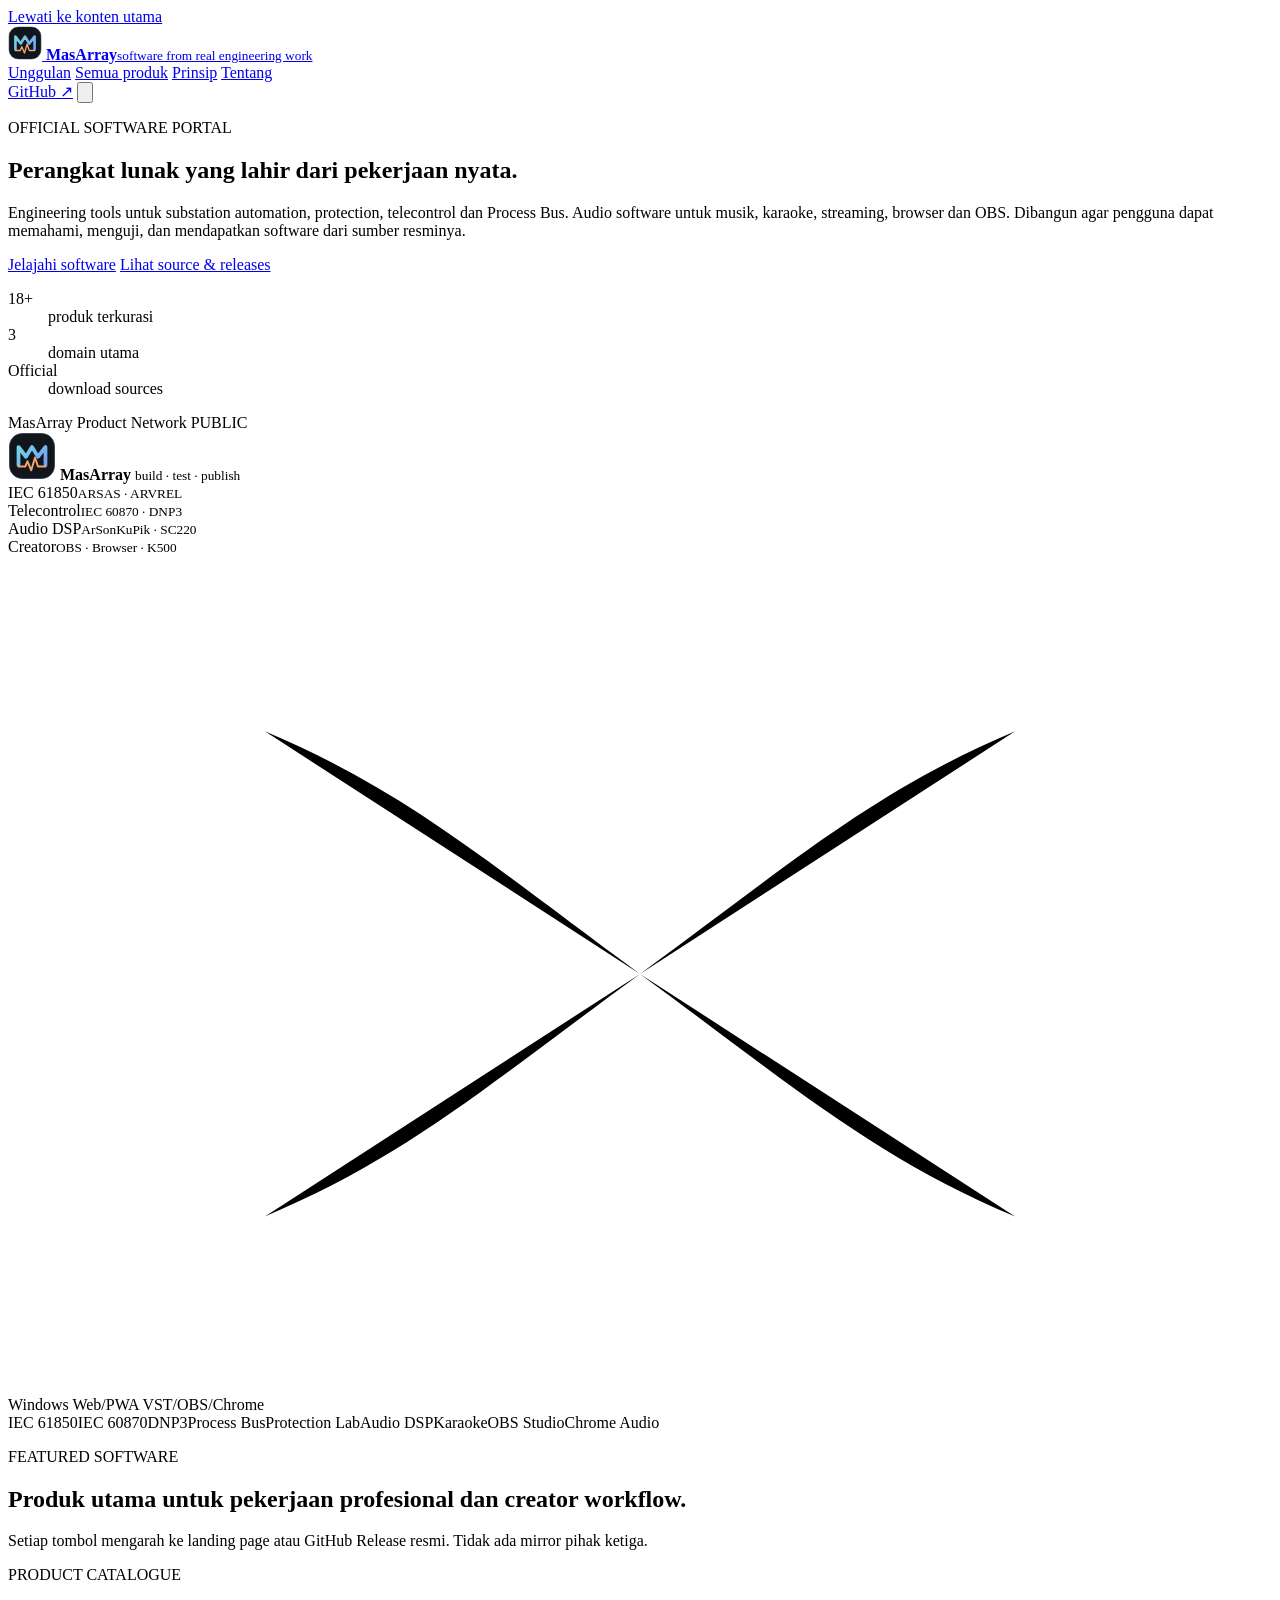
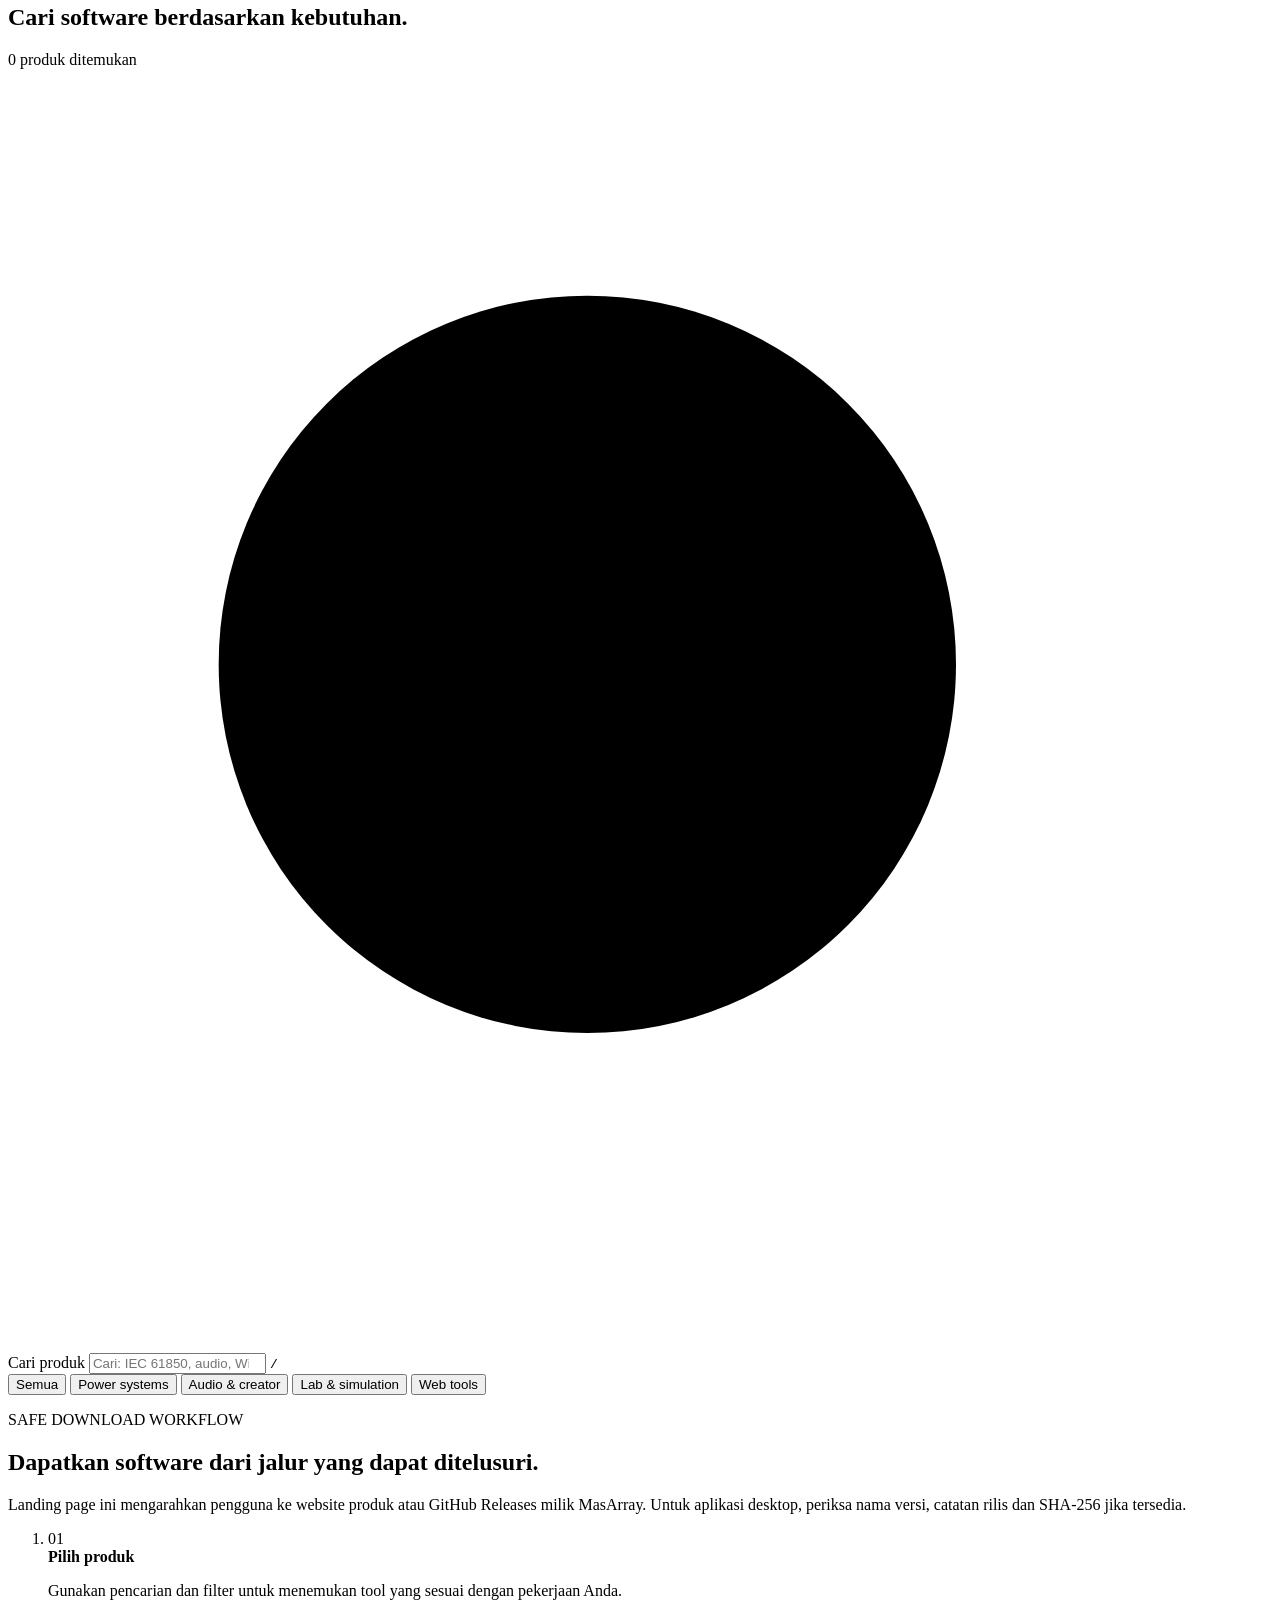
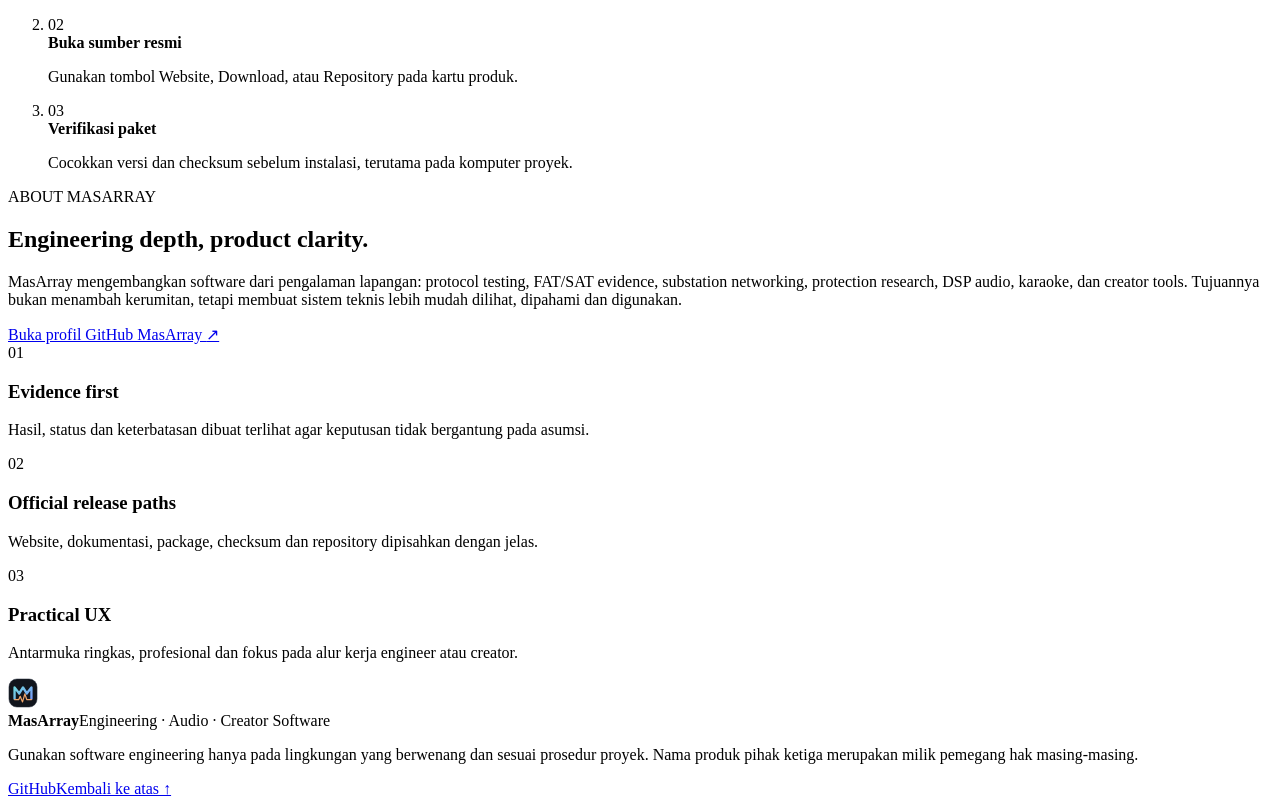
==== index.html @ 5ea0bced "feat: add comprehensive MasArray product portal" ====
<!doctype html>
<html lang="id" data-theme="dark">
<head>
  <meta charset="utf-8">
  <meta name="viewport" content="width=device-width, initial-scale=1">
  <meta name="color-scheme" content="dark light">
  <meta name="theme-color" content="#0b0f14">
  <meta name="robots" content="index,follow,max-image-preview:large,max-snippet:-1,max-video-preview:-1">

  <title>MasArray — Engineering, Audio & Creator Software</title>
  <meta name="description" content="Portal resmi software MasArray: engineering tools untuk IEC 61850, IEC 60870, DNP3 dan Process Bus, serta audio, karaoke, VST, browser audio dan plugin OBS.">
  <link rel="canonical" href="https://masarray.github.io/">
  <link rel="icon" href="favicon.svg" type="image/svg+xml">
  <link rel="manifest" href="site.webmanifest">
  <link rel="stylesheet" href="styles.css">

  <meta property="og:type" content="website">
  <meta property="og:site_name" content="MasArray">
  <meta property="og:title" content="MasArray — Engineering, Audio & Creator Software">
  <meta property="og:description" content="Temukan, pelajari, dan unduh software resmi MasArray untuk substation automation, audio, karaoke, creator workflow, dan engineering lab.">
  <meta property="og:url" content="https://masarray.github.io/">
  <meta property="og:image" content="https://masarray.github.io/assets/social-card.svg">
  <meta name="twitter:card" content="summary_large_image">
  <meta name="twitter:title" content="MasArray — Engineering, Audio & Creator Software">
  <meta name="twitter:description" content="Official software portal by MasArray.">
  <meta name="twitter:image" content="https://masarray.github.io/assets/social-card.svg">

  <script type="application/ld+json">
  {
    "@context": "https://schema.org",
    "@graph": [
      {
        "@type": "WebSite",
        "@id": "https://masarray.github.io/#website",
        "url": "https://masarray.github.io/",
        "name": "MasArray",
        "alternateName": ["MasArray Software", "Tutorial Mas Ari Software"],
        "description": "Engineering, audio and creator software by MasArray.",
        "inLanguage": ["id-ID", "en-US"],
        "publisher": {"@id": "https://masarray.github.io/#organization"}
      },
      {
        "@type": "Organization",
        "@id": "https://masarray.github.io/#organization",
        "name": "MasArray",
        "url": "https://masarray.github.io/",
        "logo": "https://masarray.github.io/assets/masarray-mark.svg",
        "sameAs": ["https://github.com/masarray"]
      },
      {
        "@type": "ItemList",
        "name": "Featured MasArray software",
        "itemListElement": [
          {"@type":"ListItem","position":1,"url":"https://masarray.github.io/arsas/","name":"ARSAS"},
          {"@type":"ListItem","position":2,"url":"https://masarray.github.io/ARIEC60870/","name":"ARIEC60870"},
          {"@type":"ListItem","position":3,"url":"https://masarray.github.io/arvrel/","name":"ARVREL"},
          {"@type":"ListItem","position":4,"url":"https://masarray.github.io/vst-enhancer/","name":"ArSonKuPik VST"},
          {"@type":"ListItem","position":5,"url":"https://masarray.github.io/sonkupik-studio/","name":"SONKUPIK STUDIO"},
          {"@type":"ListItem","position":6,"url":"https://masarray.github.io/sc220-download/","name":"SC220 Live"}
        ]
      }
    ]
  }
  </script>
</head>
<body>
  <a class="skip-link" href="#main">Lewati ke konten utama</a>

  <header class="site-header" data-header>
    <div class="shell header-inner">
      <a class="brand" href="#top" aria-label="MasArray, kembali ke atas">
        <img src="assets/masarray-mark.svg" width="34" height="34" alt="">
        <span><strong>MasArray</strong><small>software from real engineering work</small></span>
      </a>

      <nav class="desktop-nav" aria-label="Navigasi utama">
        <a href="#featured">Unggulan</a>
        <a href="#products">Semua produk</a>
        <a href="#principles">Prinsip</a>
        <a href="#about">Tentang</a>
      </nav>

      <div class="header-actions">
        <a class="github-link" href="https://github.com/masarray" target="_blank" rel="noreferrer">GitHub <span aria-hidden="true">↗</span></a>
        <button class="icon-button" type="button" data-theme-toggle aria-label="Ganti tema" title="Ganti tema">
          <svg aria-hidden="true" viewBox="0 0 24 24"><path d="M12 3a9 9 0 1 0 9 9c0-.7-.08-1.38-.23-2.03A7 7 0 0 1 12 3Z"/></svg>
        </button>
      </div>
    </div>
  </header>

  <main id="main">
    <section class="hero" id="top">
      <div class="hero-glow hero-glow-a" aria-hidden="true"></div>
      <div class="hero-glow hero-glow-b" aria-hidden="true"></div>
      <div class="shell hero-grid">
        <div class="hero-copy">
          <p class="eyebrow"><span></span> OFFICIAL SOFTWARE PORTAL</p>
          <h1>Perangkat lunak yang lahir dari pekerjaan nyata.</h1>
          <p class="hero-lead">Engineering tools untuk substation automation, protection, telecontrol dan Process Bus. Audio software untuk musik, karaoke, streaming, browser dan OBS. Dibangun agar pengguna dapat memahami, menguji, dan mendapatkan software dari sumber resminya.</p>
          <div class="hero-actions">
            <a class="button primary" href="#products">Jelajahi software</a>
            <a class="button secondary" href="https://github.com/masarray" target="_blank" rel="noreferrer">Lihat source &amp; releases</a>
          </div>
          <dl class="hero-facts" aria-label="Ringkasan katalog">
            <div><dt data-product-count>18+</dt><dd>produk terkurasi</dd></div>
            <div><dt>3</dt><dd>domain utama</dd></div>
            <div><dt>Official</dt><dd>download sources</dd></div>
          </dl>
        </div>

        <div class="hero-visual" aria-label="Peta ekosistem software MasArray">
          <div class="visual-head">
            <span class="window-dots" aria-hidden="true"><i></i><i></i><i></i></span>
            <span>MasArray Product Network</span>
            <span class="live-dot"><i></i> PUBLIC</span>
          </div>
          <div class="product-map">
            <div class="map-core">
              <img src="assets/masarray-mark.svg" width="48" height="48" alt="">
              <strong>MasArray</strong>
              <small>build · test · publish</small>
            </div>
            <div class="map-node node-a"><span>IEC 61850</span><small>ARSAS · ARVREL</small></div>
            <div class="map-node node-b"><span>Telecontrol</span><small>IEC 60870 · DNP3</small></div>
            <div class="map-node node-c"><span>Audio DSP</span><small>ArSonKuPik · SC220</small></div>
            <div class="map-node node-d"><span>Creator</span><small>OBS · Browser · K500</small></div>
            <svg class="map-lines" viewBox="0 0 620 410" aria-hidden="true">
              <path d="M310 205C235 150 195 115 126 86"/>
              <path d="M310 205C385 150 425 115 494 86"/>
              <path d="M310 205C235 260 195 295 126 324"/>
              <path d="M310 205C385 260 425 295 494 324"/>
            </svg>
          </div>
          <div class="visual-foot">
            <span><b></b> Windows</span><span><b></b> Web/PWA</span><span><b></b> VST/OBS/Chrome</span>
          </div>
        </div>
      </div>
    </section>

    <section class="ticker" aria-label="Bidang software MasArray">
      <div class="ticker-track">
        <span>IEC 61850</span><i></i><span>IEC 60870</span><i></i><span>DNP3</span><i></i><span>Process Bus</span><i></i><span>Protection Lab</span><i></i><span>Audio DSP</span><i></i><span>Karaoke</span><i></i><span>OBS Studio</span><i></i><span>Chrome Audio</span>
      </div>
    </section>

    <section class="section featured-section" id="featured">
      <div class="shell">
        <div class="section-heading">
          <div>
            <p class="eyebrow dark"><span></span> FEATURED SOFTWARE</p>
            <h2>Produk utama untuk pekerjaan profesional dan creator workflow.</h2>
          </div>
          <p>Setiap tombol mengarah ke landing page atau GitHub Release resmi. Tidak ada mirror pihak ketiga.</p>
        </div>
        <div class="featured-grid" data-featured-grid></div>
      </div>
    </section>

    <section class="section catalogue-section" id="products">
      <div class="shell">
        <div class="section-heading compact-heading">
          <div>
            <p class="eyebrow dark"><span></span> PRODUCT CATALOGUE</p>
            <h2>Cari software berdasarkan kebutuhan.</h2>
          </div>
          <p class="catalogue-status" aria-live="polite"><span data-visible-count>0</span> produk ditemukan</p>
        </div>

        <div class="catalogue-toolbar">
          <label class="search-box">
            <svg aria-hidden="true" viewBox="0 0 24 24"><circle cx="11" cy="11" r="7"/><path d="m20 20-4-4"/></svg>
            <span class="sr-only">Cari produk</span>
            <input type="search" data-search placeholder="Cari: IEC 61850, audio, Windows, OBS..." autocomplete="off">
            <kbd>/</kbd>
          </label>
          <div class="filter-chips" role="group" aria-label="Filter kategori" data-filters>
            <button type="button" class="active" data-filter="all">Semua</button>
            <button type="button" data-filter="power">Power systems</button>
            <button type="button" data-filter="audio">Audio &amp; creator</button>
            <button type="button" data-filter="lab">Lab &amp; simulation</button>
            <button type="button" data-filter="web">Web tools</button>
          </div>
        </div>

        <div class="product-list" data-product-list></div>
        <div class="empty-state" data-empty hidden>
          <strong>Tidak ada produk yang cocok.</strong>
          <span>Coba kata kunci atau kategori lain.</span>
        </div>
      </div>
    </section>

    <section class="section release-guide" id="principles">
      <div class="shell release-grid">
        <div>
          <p class="eyebrow"><span></span> SAFE DOWNLOAD WORKFLOW</p>
          <h2>Dapatkan software dari jalur yang dapat ditelusuri.</h2>
          <p>Landing page ini mengarahkan pengguna ke website produk atau GitHub Releases milik MasArray. Untuk aplikasi desktop, periksa nama versi, catatan rilis dan SHA-256 jika tersedia.</p>
        </div>
        <ol class="steps">
          <li><span>01</span><div><strong>Pilih produk</strong><p>Gunakan pencarian dan filter untuk menemukan tool yang sesuai dengan pekerjaan Anda.</p></div></li>
          <li><span>02</span><div><strong>Buka sumber resmi</strong><p>Gunakan tombol Website, Download, atau Repository pada kartu produk.</p></div></li>
          <li><span>03</span><div><strong>Verifikasi paket</strong><p>Cocokkan versi dan checksum sebelum instalasi, terutama pada komputer proyek.</p></div></li>
        </ol>
      </div>
    </section>

    <section class="section about-section" id="about">
      <div class="shell about-grid">
        <div class="about-copy">
          <p class="eyebrow dark"><span></span> ABOUT MASARRAY</p>
          <h2>Engineering depth, product clarity.</h2>
          <p>MasArray mengembangkan software dari pengalaman lapangan: protocol testing, FAT/SAT evidence, substation networking, protection research, DSP audio, karaoke, dan creator tools. Tujuannya bukan menambah kerumitan, tetapi membuat sistem teknis lebih mudah dilihat, dipahami dan digunakan.</p>
          <a class="text-link" href="https://github.com/masarray" target="_blank" rel="noreferrer">Buka profil GitHub MasArray <span aria-hidden="true">↗</span></a>
        </div>
        <div class="principle-list">
          <article><span>01</span><div><h3>Evidence first</h3><p>Hasil, status dan keterbatasan dibuat terlihat agar keputusan tidak bergantung pada asumsi.</p></div></article>
          <article><span>02</span><div><h3>Official release paths</h3><p>Website, dokumentasi, package, checksum dan repository dipisahkan dengan jelas.</p></div></article>
          <article><span>03</span><div><h3>Practical UX</h3><p>Antarmuka ringkas, profesional dan fokus pada alur kerja engineer atau creator.</p></div></article>
        </div>
      </div>
    </section>
  </main>

  <footer class="site-footer">
    <div class="shell footer-grid">
      <div class="footer-brand">
        <img src="assets/masarray-mark.svg" width="30" height="30" alt="">
        <div><strong>MasArray</strong><span>Engineering · Audio · Creator Software</span></div>
      </div>
      <p>Gunakan software engineering hanya pada lingkungan yang berwenang dan sesuai prosedur proyek. Nama produk pihak ketiga merupakan milik pemegang hak masing-masing.</p>
      <div class="footer-links"><a href="https://github.com/masarray" target="_blank" rel="noreferrer">GitHub</a><a href="#top">Kembali ke atas ↑</a></div>
    </div>
  </footer>

  <noscript><div class="noscript">Aktifkan JavaScript untuk menggunakan pencarian dan filter katalog. Semua tautan utama tetap tersedia di bagian Featured Software.</div></noscript>
  <script src="app.js" defer></script>
</body>
</html>
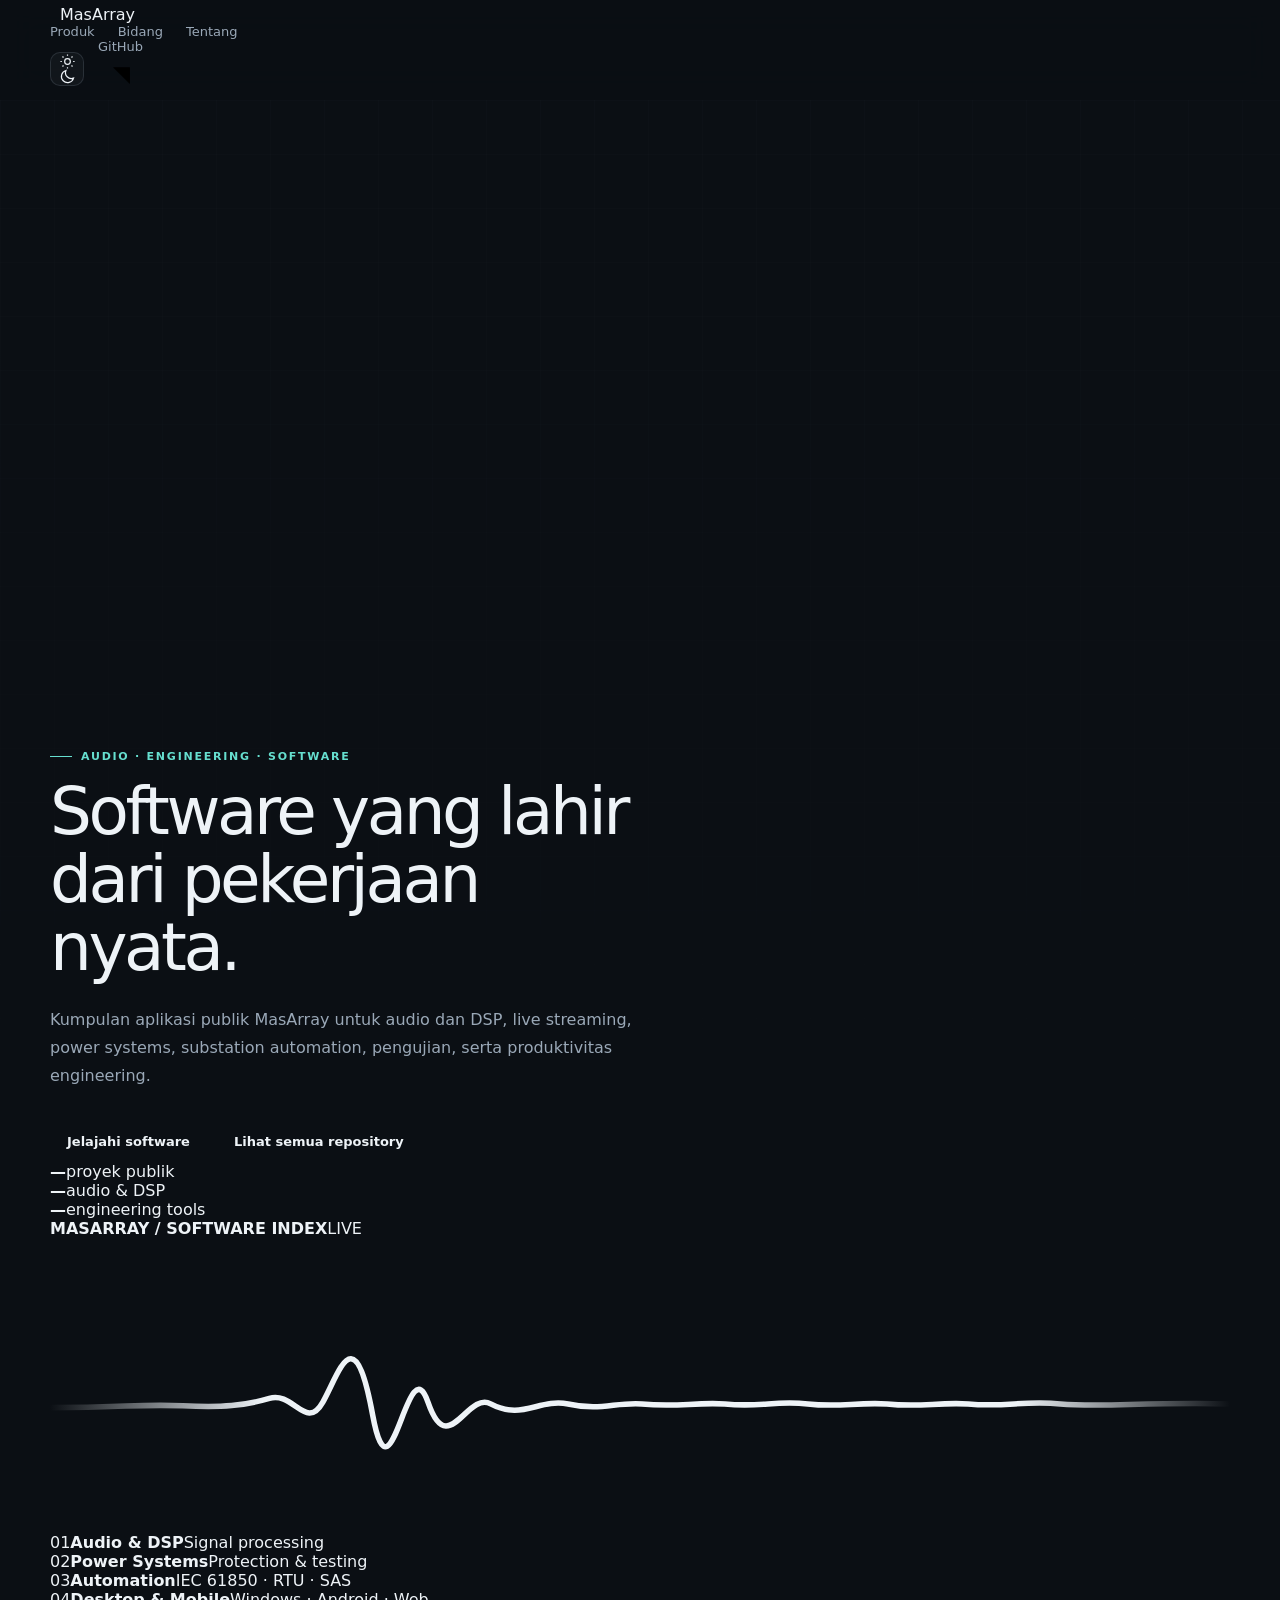
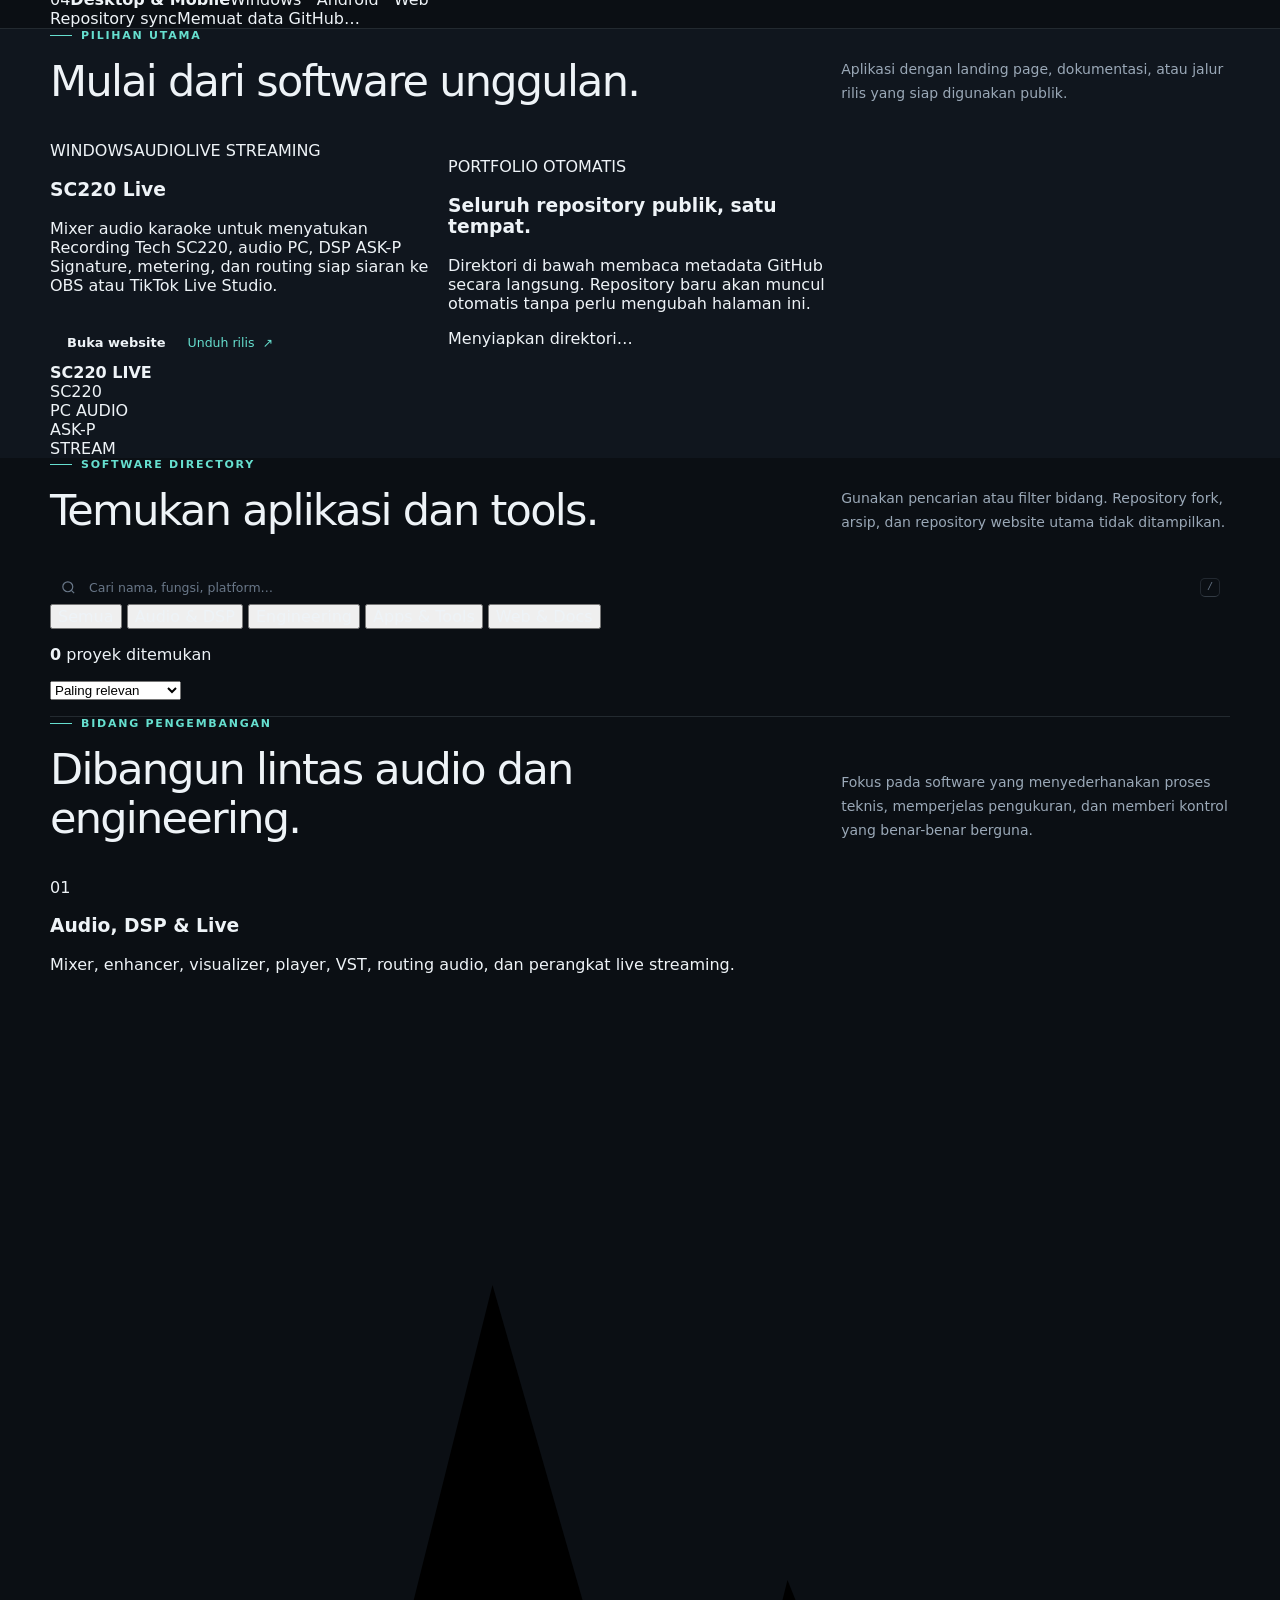
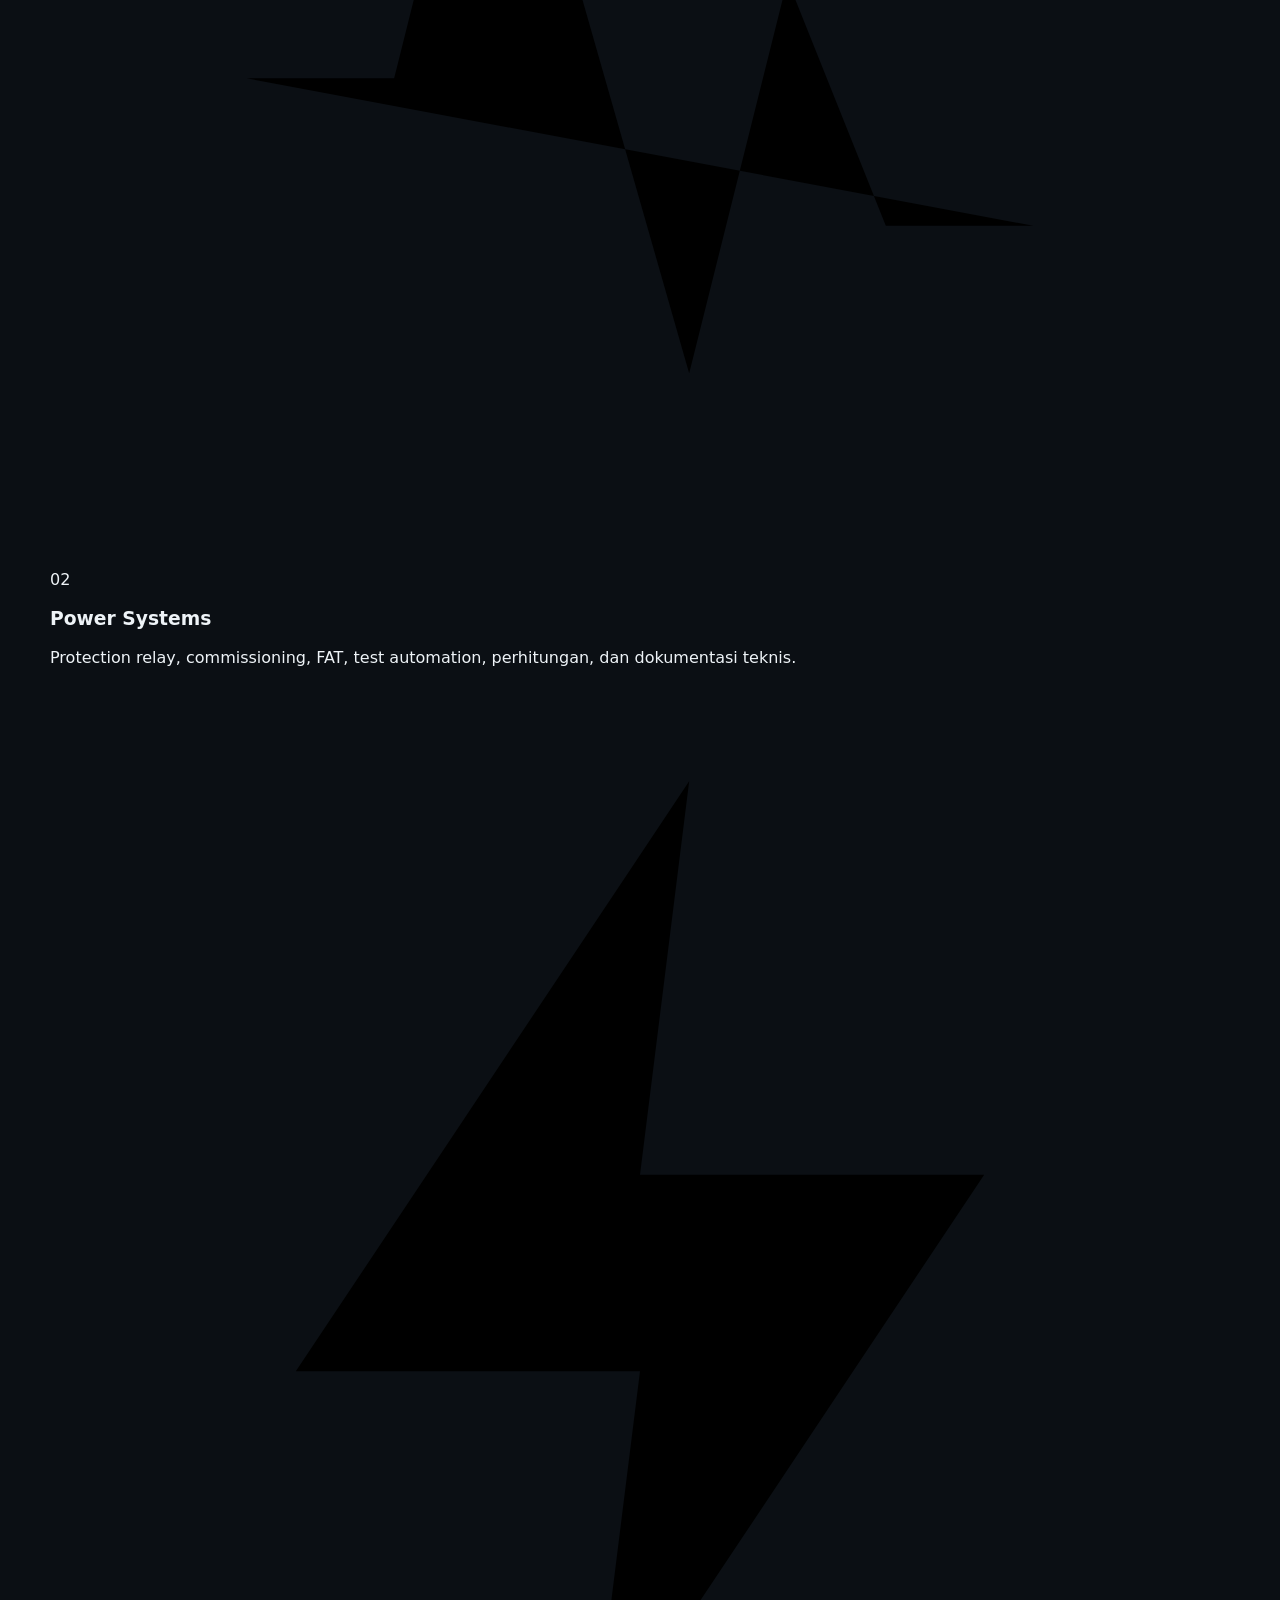
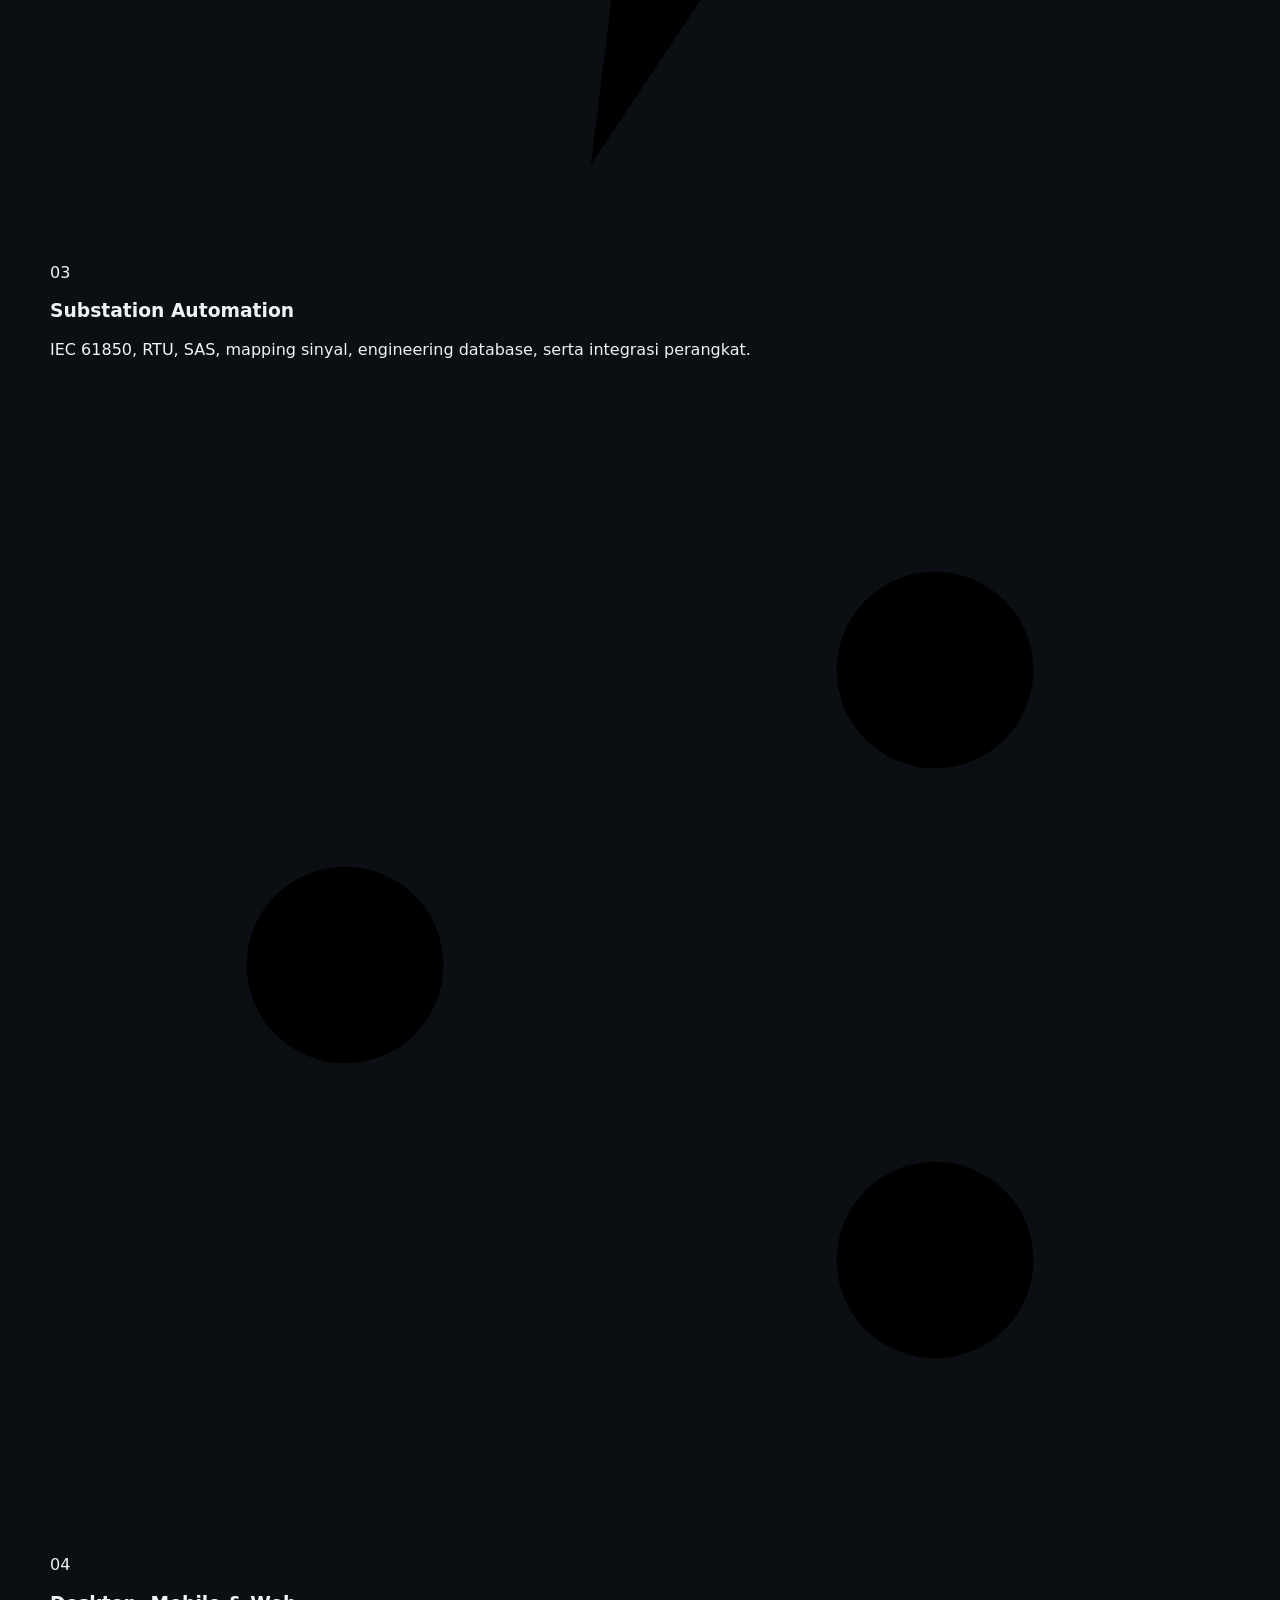
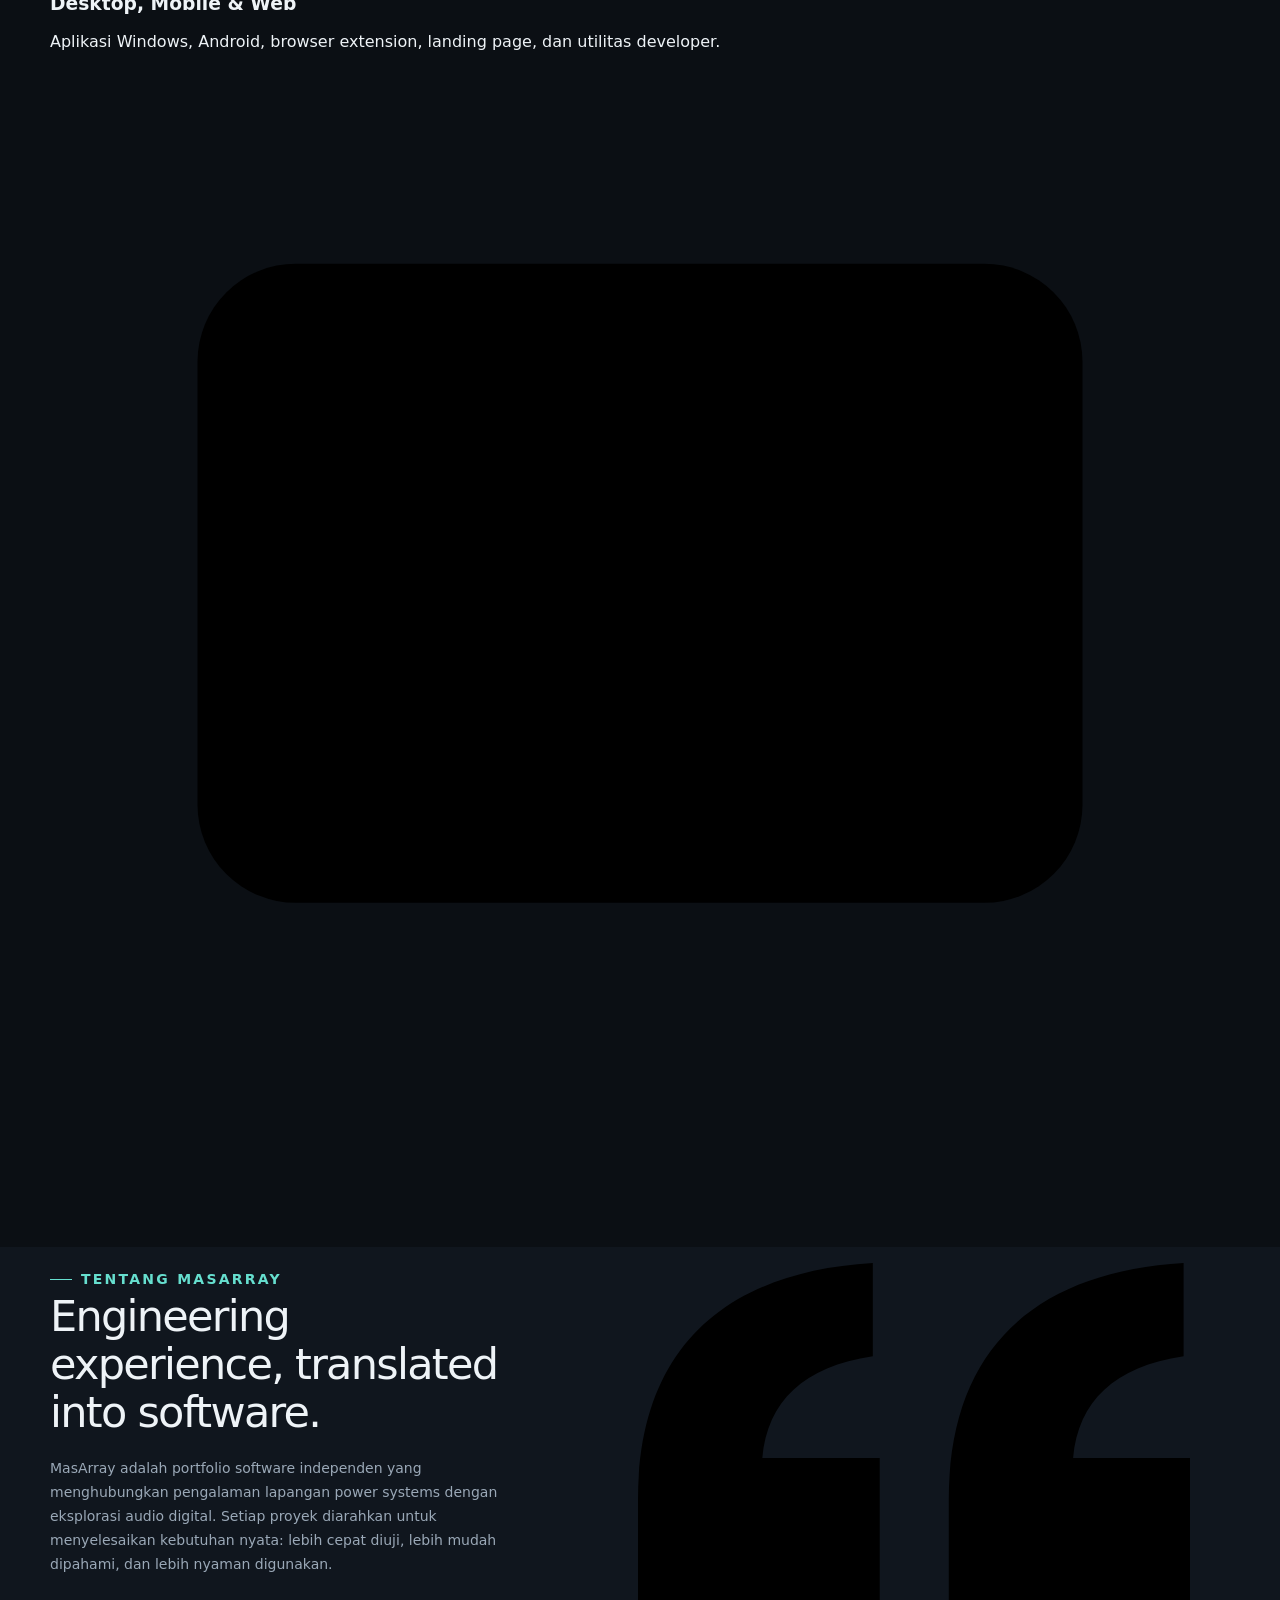
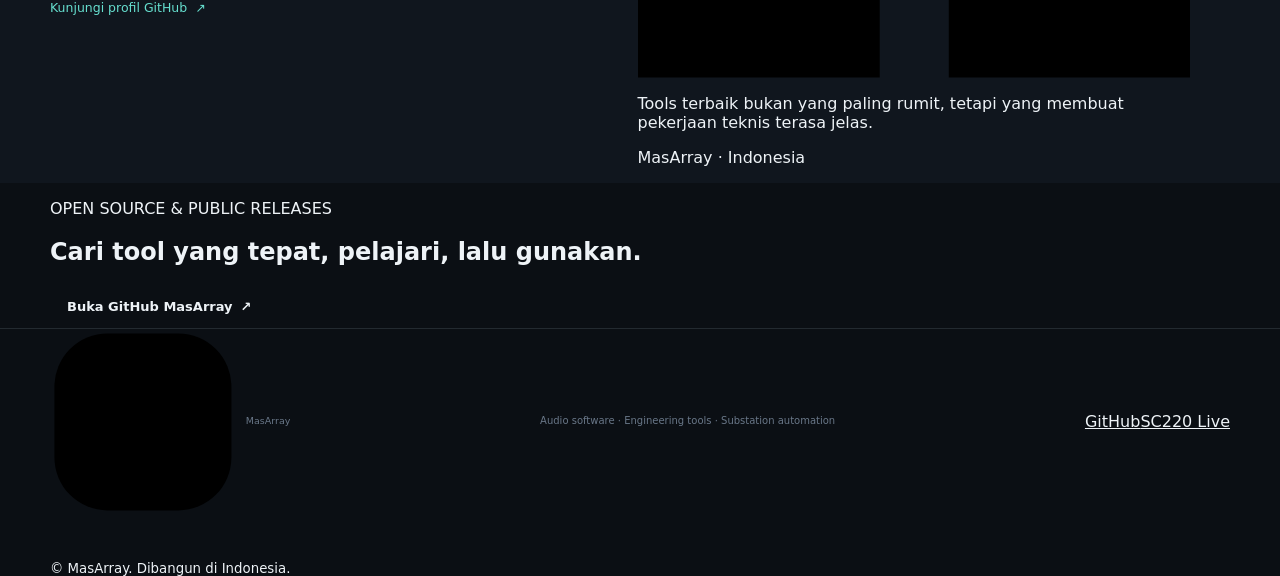
==== commit 889667c3: "feat: add MasArray software portfolio landing page" ====
--- a/index.html
+++ b/index.html
@@ -2,13 +2,13 @@
 <html lang="id" data-theme="dark">
 <head>
   <meta charset="utf-8">
-  <meta name="viewport" content="width=device-width, initial-scale=1">
+  <meta name="viewport" content="width=device-width,initial-scale=1">
   <meta name="color-scheme" content="dark light">
-  <meta name="theme-color" content="#0b0f14">
-  <meta name="robots" content="index,follow,max-image-preview:large,max-snippet:-1,max-video-preview:-1">
-
-  <title>MasArray — Engineering, Audio & Creator Software</title>
-  <meta name="description" content="Portal resmi software MasArray: engineering tools untuk IEC 61850, IEC 60870, DNP3 dan Process Bus, serta audio, karaoke, VST, browser audio dan plugin OBS.">
+  <meta name="theme-color" content="#0d1114">
+  <meta name="robots" content="index,follow,max-image-preview:large,max-snippet:-1">
+
+  <title>MasArray Software — Audio, DSP & Engineering Tools</title>
+  <meta name="description" content="Portal resmi software MasArray: aplikasi audio dan DSP, engineering tools, substation automation, utilitas Windows dan Android, dokumentasi, serta unduhan rilis terbaru.">
   <link rel="canonical" href="https://masarray.github.io/">
   <link rel="icon" href="favicon.svg" type="image/svg+xml">
   <link rel="manifest" href="site.webmanifest">
@@ -16,48 +16,44 @@
 
   <meta property="og:type" content="website">
   <meta property="og:site_name" content="MasArray">
-  <meta property="og:title" content="MasArray — Engineering, Audio & Creator Software">
-  <meta property="og:description" content="Temukan, pelajari, dan unduh software resmi MasArray untuk substation automation, audio, karaoke, creator workflow, dan engineering lab.">
   <meta property="og:url" content="https://masarray.github.io/">
-  <meta property="og:image" content="https://masarray.github.io/assets/social-card.svg">
+  <meta property="og:title" content="MasArray Software — Audio, DSP & Engineering Tools">
+  <meta property="og:description" content="Software praktis untuk audio, DSP, live streaming, power systems, dan substation automation.">
+  <meta property="og:image" content="https://masarray.github.io/social-preview.svg">
   <meta name="twitter:card" content="summary_large_image">
-  <meta name="twitter:title" content="MasArray — Engineering, Audio & Creator Software">
-  <meta name="twitter:description" content="Official software portal by MasArray.">
-  <meta name="twitter:image" content="https://masarray.github.io/assets/social-card.svg">
+  <meta name="twitter:title" content="MasArray Software">
+  <meta name="twitter:description" content="Audio, DSP, engineering tools, dan software yang lahir dari pekerjaan nyata.">
+  <meta name="twitter:image" content="https://masarray.github.io/social-preview.svg">
 
   <script type="application/ld+json">
   {
-    "@context": "https://schema.org",
-    "@graph": [
+    "@context":"https://schema.org",
+    "@graph":[
       {
-        "@type": "WebSite",
-        "@id": "https://masarray.github.io/#website",
-        "url": "https://masarray.github.io/",
-        "name": "MasArray",
-        "alternateName": ["MasArray Software", "Tutorial Mas Ari Software"],
-        "description": "Engineering, audio and creator software by MasArray.",
-        "inLanguage": ["id-ID", "en-US"],
-        "publisher": {"@id": "https://masarray.github.io/#organization"}
+        "@type":"WebSite",
+        "@id":"https://masarray.github.io/#website",
+        "url":"https://masarray.github.io/",
+        "name":"MasArray",
+        "alternateName":["MasArray Software","Mas Ari Software"],
+        "description":"Portal software audio, DSP, engineering tools, dan substation automation karya MasArray.",
+        "inLanguage":"id-ID",
+        "publisher":{"@id":"https://masarray.github.io/#publisher"}
       },
       {
-        "@type": "Organization",
-        "@id": "https://masarray.github.io/#organization",
-        "name": "MasArray",
-        "url": "https://masarray.github.io/",
-        "logo": "https://masarray.github.io/assets/masarray-mark.svg",
-        "sameAs": ["https://github.com/masarray"]
+        "@type":"Organization",
+        "@id":"https://masarray.github.io/#publisher",
+        "name":"MasArray",
+        "url":"https://masarray.github.io/",
+        "sameAs":["https://github.com/masarray"]
       },
       {
-        "@type": "ItemList",
-        "name": "Featured MasArray software",
-        "itemListElement": [
-          {"@type":"ListItem","position":1,"url":"https://masarray.github.io/arsas/","name":"ARSAS"},
-          {"@type":"ListItem","position":2,"url":"https://masarray.github.io/ARIEC60870/","name":"ARIEC60870"},
-          {"@type":"ListItem","position":3,"url":"https://masarray.github.io/arvrel/","name":"ARVREL"},
-          {"@type":"ListItem","position":4,"url":"https://masarray.github.io/vst-enhancer/","name":"ArSonKuPik VST"},
-          {"@type":"ListItem","position":5,"url":"https://masarray.github.io/sonkupik-studio/","name":"SONKUPIK STUDIO"},
-          {"@type":"ListItem","position":6,"url":"https://masarray.github.io/sc220-download/","name":"SC220 Live"}
-        ]
+        "@type":"SoftwareApplication",
+        "name":"SC220 Live",
+        "applicationCategory":"MultimediaApplication",
+        "operatingSystem":"Windows 10, Windows 11",
+        "url":"https://masarray.github.io/sc220-download/",
+        "downloadUrl":"https://github.com/masarray/sc220-download/releases",
+        "description":"Mixer audio karaoke dan live streaming untuk Recording Tech SC220, OBS Studio, dan TikTok Live Studio."
       }
     ]
   }
@@ -67,175 +63,260 @@
   <a class="skip-link" href="#main">Lewati ke konten utama</a>
 
   <header class="site-header" data-header>
-    <div class="shell header-inner">
+    <div class="shell nav-shell">
       <a class="brand" href="#top" aria-label="MasArray, kembali ke atas">
-        <img src="assets/masarray-mark.svg" width="34" height="34" alt="">
-        <span><strong>MasArray</strong><small>software from real engineering work</small></span>
+        <svg class="brand-mark" viewBox="0 0 42 42" aria-hidden="true">
+          <rect x="1" y="1" width="40" height="40" rx="12"></rect>
+          <path d="M8 24h7l4-12 6 21 4-14 3 5h4"></path>
+        </svg>
+        <span>MasArray</span>
       </a>
 
       <nav class="desktop-nav" aria-label="Navigasi utama">
-        <a href="#featured">Unggulan</a>
-        <a href="#products">Semua produk</a>
-        <a href="#principles">Prinsip</a>
-        <a href="#about">Tentang</a>
+        <a href="#produk">Produk</a>
+        <a href="#kategori">Bidang</a>
+        <a href="#tentang">Tentang</a>
       </nav>
 
       <div class="header-actions">
-        <a class="github-link" href="https://github.com/masarray" target="_blank" rel="noreferrer">GitHub <span aria-hidden="true">↗</span></a>
-        <button class="icon-button" type="button" data-theme-toggle aria-label="Ganti tema" title="Ganti tema">
-          <svg aria-hidden="true" viewBox="0 0 24 24"><path d="M12 3a9 9 0 1 0 9 9c0-.7-.08-1.38-.23-2.03A7 7 0 0 1 12 3Z"/></svg>
+        <button class="icon-button" type="button" data-theme-toggle aria-label="Ubah tema" title="Ubah tema">
+          <svg class="sun-icon" viewBox="0 0 24 24" aria-hidden="true"><circle cx="12" cy="12" r="4"></circle><path d="M12 2v2M12 20v2M4.93 4.93l1.42 1.42M17.65 17.65l1.42 1.42M2 12h2M20 12h2M4.93 19.07l1.42-1.42M17.65 6.35l1.42-1.42"></path></svg>
+          <svg class="moon-icon" viewBox="0 0 24 24" aria-hidden="true"><path d="M20.5 14.2A8.2 8.2 0 0 1 9.8 3.5 8.7 8.7 0 1 0 20.5 14.2Z"></path></svg>
         </button>
+        <a class="github-link" href="https://github.com/masarray" target="_blank" rel="noopener">
+          GitHub
+          <svg viewBox="0 0 24 24" aria-hidden="true"><path d="M7 17 17 7M8 7h9v9"></path></svg>
+        </a>
       </div>
     </div>
   </header>
 
   <main id="main">
     <section class="hero" id="top">
-      <div class="hero-glow hero-glow-a" aria-hidden="true"></div>
-      <div class="hero-glow hero-glow-b" aria-hidden="true"></div>
-      <div class="shell hero-grid">
+      <div class="hero-grid" aria-hidden="true"></div>
+      <div class="hero-orbit orbit-one" aria-hidden="true"></div>
+      <div class="hero-orbit orbit-two" aria-hidden="true"></div>
+
+      <div class="shell hero-shell">
         <div class="hero-copy">
-          <p class="eyebrow"><span></span> OFFICIAL SOFTWARE PORTAL</p>
-          <h1>Perangkat lunak yang lahir dari pekerjaan nyata.</h1>
-          <p class="hero-lead">Engineering tools untuk substation automation, protection, telecontrol dan Process Bus. Audio software untuk musik, karaoke, streaming, browser dan OBS. Dibangun agar pengguna dapat memahami, menguji, dan mendapatkan software dari sumber resminya.</p>
+          <p class="eyebrow"><span></span> AUDIO · ENGINEERING · SOFTWARE</p>
+          <h1>Software yang lahir dari <em>pekerjaan nyata.</em></h1>
+          <p class="hero-lead">Kumpulan aplikasi publik MasArray untuk audio dan DSP, live streaming, power systems, substation automation, pengujian, serta produktivitas engineering.</p>
           <div class="hero-actions">
-            <a class="button primary" href="#products">Jelajahi software</a>
-            <a class="button secondary" href="https://github.com/masarray" target="_blank" rel="noreferrer">Lihat source &amp; releases</a>
-          </div>
-          <dl class="hero-facts" aria-label="Ringkasan katalog">
-            <div><dt data-product-count>18+</dt><dd>produk terkurasi</dd></div>
-            <div><dt>3</dt><dd>domain utama</dd></div>
-            <div><dt>Official</dt><dd>download sources</dd></div>
-          </dl>
-        </div>
-
-        <div class="hero-visual" aria-label="Peta ekosistem software MasArray">
-          <div class="visual-head">
-            <span class="window-dots" aria-hidden="true"><i></i><i></i><i></i></span>
-            <span>MasArray Product Network</span>
-            <span class="live-dot"><i></i> PUBLIC</span>
-          </div>
-          <div class="product-map">
-            <div class="map-core">
-              <img src="assets/masarray-mark.svg" width="48" height="48" alt="">
-              <strong>MasArray</strong>
-              <small>build · test · publish</small>
+            <a class="button button-primary" href="#produk">Jelajahi software</a>
+            <a class="button button-secondary" href="https://github.com/masarray?tab=repositories" target="_blank" rel="noopener">Lihat semua repository</a>
+          </div>
+          <div class="hero-meta" aria-label="Ringkasan portfolio">
+            <div><strong data-stat-projects>—</strong><span>proyek publik</span></div>
+            <div><strong data-stat-audio>—</strong><span>audio & DSP</span></div>
+            <div><strong data-stat-engineering>—</strong><span>engineering tools</span></div>
+          </div>
+        </div>
+
+        <div class="hero-console" aria-label="Bidang pengembangan MasArray">
+          <div class="console-topbar"><span></span><span></span><span></span><b>MASARRAY / SOFTWARE INDEX</b><i>LIVE</i></div>
+          <div class="console-screen">
+            <div class="scope" aria-hidden="true">
+              <svg viewBox="0 0 640 160" preserveAspectRatio="none">
+                <defs><linearGradient id="scopeFade" x1="0" x2="1"><stop offset="0" stop-color="currentColor" stop-opacity="0"></stop><stop offset=".18" stop-color="currentColor"></stop><stop offset=".82" stop-color="currentColor"></stop><stop offset="1" stop-color="currentColor" stop-opacity="0"></stop></linearGradient></defs>
+                <path d="M0 92 C42 92 47 90 72 91 C94 92 105 91 119 87 C132 83 139 105 148 89 C157 73 165 42 175 96 C185 150 194 57 205 89 C216 121 226 83 239 90 C256 99 265 87 281 90 C299 94 306 89 321 90 C340 92 349 89 366 90 C386 92 393 88 411 90 C428 92 437 89 454 90 C472 92 481 89 498 90 C518 92 528 88 548 90 C570 92 592 89 640 90" fill="none" stroke="url(#scopeFade)" stroke-width="3"></path>
+              </svg>
             </div>
-            <div class="map-node node-a"><span>IEC 61850</span><small>ARSAS · ARVREL</small></div>
-            <div class="map-node node-b"><span>Telecontrol</span><small>IEC 60870 · DNP3</small></div>
-            <div class="map-node node-c"><span>Audio DSP</span><small>ArSonKuPik · SC220</small></div>
-            <div class="map-node node-d"><span>Creator</span><small>OBS · Browser · K500</small></div>
-            <svg class="map-lines" viewBox="0 0 620 410" aria-hidden="true">
-              <path d="M310 205C235 150 195 115 126 86"/>
-              <path d="M310 205C385 150 425 115 494 86"/>
-              <path d="M310 205C235 260 195 295 126 324"/>
-              <path d="M310 205C385 260 425 295 494 324"/>
-            </svg>
-          </div>
-          <div class="visual-foot">
-            <span><b></b> Windows</span><span><b></b> Web/PWA</span><span><b></b> VST/OBS/Chrome</span>
-          </div>
-        </div>
-      </div>
-    </section>
-
-    <section class="ticker" aria-label="Bidang software MasArray">
-      <div class="ticker-track">
-        <span>IEC 61850</span><i></i><span>IEC 60870</span><i></i><span>DNP3</span><i></i><span>Process Bus</span><i></i><span>Protection Lab</span><i></i><span>Audio DSP</span><i></i><span>Karaoke</span><i></i><span>OBS Studio</span><i></i><span>Chrome Audio</span>
-      </div>
-    </section>
-
-    <section class="section featured-section" id="featured">
+            <div class="console-row"><span>01</span><b>Audio & DSP</b><i>Signal processing</i><em></em></div>
+            <div class="console-row"><span>02</span><b>Power Systems</b><i>Protection & testing</i><em></em></div>
+            <div class="console-row"><span>03</span><b>Automation</b><i>IEC 61850 · RTU · SAS</i><em></em></div>
+            <div class="console-row"><span>04</span><b>Desktop & Mobile</b><i>Windows · Android · Web</i><em></em></div>
+          </div>
+          <div class="console-footer"><span><i></i> Repository sync</span><span data-sync-label>Memuat data GitHub…</span></div>
+        </div>
+      </div>
+    </section>
+
+    <section class="featured-section" aria-labelledby="featured-title">
       <div class="shell">
-        <div class="section-heading">
+        <div class="section-heading split-heading">
           <div>
-            <p class="eyebrow dark"><span></span> FEATURED SOFTWARE</p>
-            <h2>Produk utama untuk pekerjaan profesional dan creator workflow.</h2>
-          </div>
-          <p>Setiap tombol mengarah ke landing page atau GitHub Release resmi. Tidak ada mirror pihak ketiga.</p>
-        </div>
-        <div class="featured-grid" data-featured-grid></div>
-      </div>
-    </section>
-
-    <section class="section catalogue-section" id="products">
+            <p class="eyebrow dark"><span></span> PILIHAN UTAMA</p>
+            <h2 id="featured-title">Mulai dari software unggulan.</h2>
+          </div>
+          <p>Aplikasi dengan landing page, dokumentasi, atau jalur rilis yang siap digunakan publik.</p>
+        </div>
+
+        <div class="featured-grid">
+          <article class="featured-product featured-main">
+            <div class="featured-copy">
+              <div class="product-badges"><span>WINDOWS</span><span>AUDIO</span><span>LIVE STREAMING</span></div>
+              <h3>SC220 <em>Live</em></h3>
+              <p>Mixer audio karaoke untuk menyatukan Recording Tech SC220, audio PC, DSP ASK-P Signature, metering, dan routing siap siaran ke OBS atau TikTok Live Studio.</p>
+              <div class="product-links">
+                <a class="button button-primary compact" href="https://masarray.github.io/sc220-download/">Buka website</a>
+                <a class="text-link" href="https://github.com/masarray/sc220-download/releases" target="_blank" rel="noopener">Unduh rilis <span>↗</span></a>
+              </div>
+            </div>
+            <div class="featured-visual" aria-hidden="true">
+              <div class="mixer-window">
+                <div class="mixer-title"><span></span><span></span><span></span><b>SC220 LIVE</b></div>
+                <div class="mixer-body">
+                  <div class="channel"><i></i><i></i><i></i><b style="--level:78%"></b><span>SC220</span></div>
+                  <div class="channel"><i></i><i></i><i></i><b style="--level:62%"></b><span>PC AUDIO</span></div>
+                  <div class="channel accent"><i></i><i></i><i></i><b style="--level:86%"></b><span>ASK-P</span></div>
+                  <div class="channel"><i></i><i></i><i></i><b style="--level:70%"></b><span>STREAM</span></div>
+                </div>
+              </div>
+            </div>
+          </article>
+
+          <article class="featured-product featured-secondary">
+            <p class="mini-label">PORTFOLIO OTOMATIS</p>
+            <h3>Seluruh repository publik, satu tempat.</h3>
+            <p>Direktori di bawah membaca metadata GitHub secara langsung. Repository baru akan muncul otomatis tanpa perlu mengubah halaman ini.</p>
+            <div class="sync-note"><span class="status-dot"></span><span data-directory-status>Menyiapkan direktori…</span></div>
+          </article>
+        </div>
+      </div>
+    </section>
+
+    <section class="catalog-section" id="produk" aria-labelledby="catalog-title">
       <div class="shell">
-        <div class="section-heading compact-heading">
+        <div class="section-heading catalog-heading">
           <div>
-            <p class="eyebrow dark"><span></span> PRODUCT CATALOGUE</p>
-            <h2>Cari software berdasarkan kebutuhan.</h2>
-          </div>
-          <p class="catalogue-status" aria-live="polite"><span data-visible-count>0</span> produk ditemukan</p>
-        </div>
-
-        <div class="catalogue-toolbar">
+            <p class="eyebrow dark"><span></span> SOFTWARE DIRECTORY</p>
+            <h2 id="catalog-title">Temukan aplikasi dan tools.</h2>
+          </div>
+          <p>Gunakan pencarian atau filter bidang. Repository fork, arsip, dan repository website utama tidak ditampilkan.</p>
+        </div>
+
+        <div class="catalog-toolbar">
           <label class="search-box">
-            <svg aria-hidden="true" viewBox="0 0 24 24"><circle cx="11" cy="11" r="7"/><path d="m20 20-4-4"/></svg>
-            <span class="sr-only">Cari produk</span>
-            <input type="search" data-search placeholder="Cari: IEC 61850, audio, Windows, OBS..." autocomplete="off">
+            <svg viewBox="0 0 24 24" aria-hidden="true"><circle cx="11" cy="11" r="7"></circle><path d="m20 20-4-4"></path></svg>
+            <span class="sr-only">Cari software</span>
+            <input type="search" data-search placeholder="Cari nama, fungsi, platform…" autocomplete="off">
             <kbd>/</kbd>
           </label>
-          <div class="filter-chips" role="group" aria-label="Filter kategori" data-filters>
-            <button type="button" class="active" data-filter="all">Semua</button>
-            <button type="button" data-filter="power">Power systems</button>
-            <button type="button" data-filter="audio">Audio &amp; creator</button>
-            <button type="button" data-filter="lab">Lab &amp; simulation</button>
-            <button type="button" data-filter="web">Web tools</button>
-          </div>
-        </div>
-
-        <div class="product-list" data-product-list></div>
-        <div class="empty-state" data-empty hidden>
-          <strong>Tidak ada produk yang cocok.</strong>
-          <span>Coba kata kunci atau kategori lain.</span>
-        </div>
-      </div>
-    </section>
-
-    <section class="section release-guide" id="principles">
-      <div class="shell release-grid">
-        <div>
-          <p class="eyebrow"><span></span> SAFE DOWNLOAD WORKFLOW</p>
-          <h2>Dapatkan software dari jalur yang dapat ditelusuri.</h2>
-          <p>Landing page ini mengarahkan pengguna ke website produk atau GitHub Releases milik MasArray. Untuk aplikasi desktop, periksa nama versi, catatan rilis dan SHA-256 jika tersedia.</p>
-        </div>
-        <ol class="steps">
-          <li><span>01</span><div><strong>Pilih produk</strong><p>Gunakan pencarian dan filter untuk menemukan tool yang sesuai dengan pekerjaan Anda.</p></div></li>
-          <li><span>02</span><div><strong>Buka sumber resmi</strong><p>Gunakan tombol Website, Download, atau Repository pada kartu produk.</p></div></li>
-          <li><span>03</span><div><strong>Verifikasi paket</strong><p>Cocokkan versi dan checksum sebelum instalasi, terutama pada komputer proyek.</p></div></li>
-        </ol>
-      </div>
-    </section>
-
-    <section class="section about-section" id="about">
+
+          <div class="filter-list" role="group" aria-label="Filter kategori">
+            <button type="button" class="filter-button active" data-filter="all">Semua</button>
+            <button type="button" class="filter-button" data-filter="audio">Audio & DSP</button>
+            <button type="button" class="filter-button" data-filter="engineering">Engineering</button>
+            <button type="button" class="filter-button" data-filter="apps">Apps & Tools</button>
+            <button type="button" class="filter-button" data-filter="web">Web & Docs</button>
+          </div>
+        </div>
+
+        <div class="catalog-meta">
+          <p><strong data-result-count>0</strong> proyek ditemukan</p>
+          <select data-sort aria-label="Urutkan proyek">
+            <option value="priority">Paling relevan</option>
+            <option value="updated">Terbaru diperbarui</option>
+            <option value="name">Nama A–Z</option>
+          </select>
+        </div>
+
+        <div class="product-list" data-product-list aria-live="polite" aria-busy="true">
+          <div class="loading-row"><span></span><div><b></b><i></i></div></div>
+          <div class="loading-row"><span></span><div><b></b><i></i></div></div>
+          <div class="loading-row"><span></span><div><b></b><i></i></div></div>
+        </div>
+
+        <noscript>
+          <div class="noscript-note">JavaScript diperlukan untuk memuat direktori otomatis. Buka <a href="https://github.com/masarray?tab=repositories">daftar repository MasArray di GitHub</a>.</div>
+        </noscript>
+      </div>
+    </section>
+
+    <section class="domains-section" id="kategori" aria-labelledby="domains-title">
+      <div class="shell">
+        <div class="section-heading split-heading">
+          <div>
+            <p class="eyebrow dark"><span></span> BIDANG PENGEMBANGAN</p>
+            <h2 id="domains-title">Dibangun lintas audio dan engineering.</h2>
+          </div>
+          <p>Fokus pada software yang menyederhanakan proses teknis, memperjelas pengukuran, dan memberi kontrol yang benar-benar berguna.</p>
+        </div>
+
+        <div class="domain-list">
+          <article>
+            <span>01</span>
+            <div><h3>Audio, DSP & Live</h3><p>Mixer, enhancer, visualizer, player, VST, routing audio, dan perangkat live streaming.</p></div>
+            <svg viewBox="0 0 24 24" aria-hidden="true"><path d="M4 14h3l2-8 4 14 2-8 2 5h3"></path></svg>
+          </article>
+          <article>
+            <span>02</span>
+            <div><h3>Power Systems</h3><p>Protection relay, commissioning, FAT, test automation, perhitungan, dan dokumentasi teknis.</p></div>
+            <svg viewBox="0 0 24 24" aria-hidden="true"><path d="m13 2-8 12h7l-1 8 8-12h-7z"></path></svg>
+          </article>
+          <article>
+            <span>03</span>
+            <div><h3>Substation Automation</h3><p>IEC 61850, RTU, SAS, mapping sinyal, engineering database, serta integrasi perangkat.</p></div>
+            <svg viewBox="0 0 24 24" aria-hidden="true"><circle cx="6" cy="12" r="2"></circle><circle cx="18" cy="6" r="2"></circle><circle cx="18" cy="18" r="2"></circle><path d="m8 11 8-4M8 13l8 4"></path></svg>
+          </article>
+          <article>
+            <span>04</span>
+            <div><h3>Desktop, Mobile & Web</h3><p>Aplikasi Windows, Android, browser extension, landing page, dan utilitas developer.</p></div>
+            <svg viewBox="0 0 24 24" aria-hidden="true"><rect x="3" y="4" width="18" height="13" rx="2"></rect><path d="M8 21h8M12 17v4"></path></svg>
+          </article>
+        </div>
+      </div>
+    </section>
+
+    <section class="about-section" id="tentang" aria-labelledby="about-title">
       <div class="shell about-grid">
         <div class="about-copy">
-          <p class="eyebrow dark"><span></span> ABOUT MASARRAY</p>
-          <h2>Engineering depth, product clarity.</h2>
-          <p>MasArray mengembangkan software dari pengalaman lapangan: protocol testing, FAT/SAT evidence, substation networking, protection research, DSP audio, karaoke, dan creator tools. Tujuannya bukan menambah kerumitan, tetapi membuat sistem teknis lebih mudah dilihat, dipahami dan digunakan.</p>
-          <a class="text-link" href="https://github.com/masarray" target="_blank" rel="noreferrer">Buka profil GitHub MasArray <span aria-hidden="true">↗</span></a>
-        </div>
-        <div class="principle-list">
-          <article><span>01</span><div><h3>Evidence first</h3><p>Hasil, status dan keterbatasan dibuat terlihat agar keputusan tidak bergantung pada asumsi.</p></div></article>
-          <article><span>02</span><div><h3>Official release paths</h3><p>Website, dokumentasi, package, checksum dan repository dipisahkan dengan jelas.</p></div></article>
-          <article><span>03</span><div><h3>Practical UX</h3><p>Antarmuka ringkas, profesional dan fokus pada alur kerja engineer atau creator.</p></div></article>
-        </div>
+          <p class="eyebrow dark"><span></span> TENTANG MASARRAY</p>
+          <h2 id="about-title">Engineering experience, translated into software.</h2>
+          <p>MasArray adalah portfolio software independen yang menghubungkan pengalaman lapangan power systems dengan eksplorasi audio digital. Setiap proyek diarahkan untuk menyelesaikan kebutuhan nyata: lebih cepat diuji, lebih mudah dipahami, dan lebih nyaman digunakan.</p>
+          <a class="text-link strong" href="https://github.com/masarray" target="_blank" rel="noopener">Kunjungi profil GitHub <span>↗</span></a>
+        </div>
+        <blockquote>
+          <svg viewBox="0 0 32 24" aria-hidden="true"><path d="M0 24V13.7C0 4.8 5.2.5 13.6 0v5.4C9.6 6 7.5 8 7.2 11.3H14V24H0Zm18 0V13.7C18 4.8 23.2.5 31.6 0v5.4C27.6 6 25.5 8 25.2 11.3H32V24H18Z"></path></svg>
+          <p>Tools terbaik bukan yang paling rumit, tetapi yang membuat pekerjaan teknis terasa jelas.</p>
+          <footer>MasArray · Indonesia</footer>
+        </blockquote>
+      </div>
+    </section>
+
+    <section class="cta-section">
+      <div class="shell cta-shell">
+        <div><p class="mini-label">OPEN SOURCE & PUBLIC RELEASES</p><h2>Cari tool yang tepat, pelajari, lalu gunakan.</h2></div>
+        <a class="button button-light" href="https://github.com/masarray?tab=repositories" target="_blank" rel="noopener">Buka GitHub MasArray <span>↗</span></a>
       </div>
     </section>
   </main>
 
   <footer class="site-footer">
     <div class="shell footer-grid">
-      <div class="footer-brand">
-        <img src="assets/masarray-mark.svg" width="30" height="30" alt="">
-        <div><strong>MasArray</strong><span>Engineering · Audio · Creator Software</span></div>
-      </div>
-      <p>Gunakan software engineering hanya pada lingkungan yang berwenang dan sesuai prosedur proyek. Nama produk pihak ketiga merupakan milik pemegang hak masing-masing.</p>
-      <div class="footer-links"><a href="https://github.com/masarray" target="_blank" rel="noreferrer">GitHub</a><a href="#top">Kembali ke atas ↑</a></div>
+      <a class="brand footer-brand" href="#top">
+        <svg class="brand-mark" viewBox="0 0 42 42" aria-hidden="true"><rect x="1" y="1" width="40" height="40" rx="12"></rect><path d="M8 24h7l4-12 6 21 4-14 3 5h4"></path></svg>
+        <span>MasArray</span>
+      </a>
+      <p>Audio software · Engineering tools · Substation automation</p>
+      <div><a href="https://github.com/masarray" target="_blank" rel="noopener">GitHub</a><a href="https://masarray.github.io/sc220-download/">SC220 Live</a></div>
+      <small>© <span data-year></span> MasArray. Dibangun di Indonesia.</small>
     </div>
   </footer>
 
-  <noscript><div class="noscript">Aktifkan JavaScript untuk menggunakan pencarian dan filter katalog. Semua tautan utama tetap tersedia di bagian Featured Software.</div></noscript>
+  <template id="product-template">
+    <article class="product-row">
+      <div class="product-index"></div>
+      <div class="product-summary">
+        <div class="product-title-line"><h3></h3><span class="product-status"></span></div>
+        <p></p>
+        <div class="product-tags"></div>
+      </div>
+      <div class="product-info">
+        <span class="product-language"></span>
+        <time></time>
+      </div>
+      <div class="product-actions">
+        <a class="product-site" target="_blank" rel="noopener">Website</a>
+        <a class="product-release" target="_blank" rel="noopener">Rilis</a>
+        <a class="product-code" target="_blank" rel="noopener" aria-label="Buka source code">
+          <svg viewBox="0 0 24 24" aria-hidden="true"><path d="m8 9-3 3 3 3M16 9l3 3-3 3M14 5l-4 14"></path></svg>
+        </a>
+      </div>
+    </article>
+  </template>
+
   <script src="app.js" defer></script>
 </body>
 </html>
--- a/styles.css
+++ b/styles.css
@@ -0,0 +1,615 @@
+:root {
+  --bg: #0b0f14;
+  --bg-elevated: #10161e;
+  --surface: #121923;
+  --surface-2: #151e29;
+  --surface-soft: rgba(255, 255, 255, 0.035);
+  --text: #eef3f7;
+  --muted: #9aa8b7;
+  --faint: #697788;
+  --line: rgba(181, 201, 221, 0.14);
+  --line-strong: rgba(181, 201, 221, 0.24);
+  --teal: #66dfcf;
+  --blue: #7d91ff;
+  --orange: #f0a56a;
+  --violet: #b995ff;
+  --green: #89d897;
+  --danger: #ff8b8b;
+  --shadow: 0 18px 48px rgba(0, 0, 0, 0.22);
+  --radius: 15px;
+  --shell: 1180px;
+  --header-height: 68px;
+  font-family: Inter, ui-sans-serif, system-ui, -apple-system, BlinkMacSystemFont, "Segoe UI", sans-serif;
+  font-synthesis: none;
+  text-rendering: optimizeLegibility;
+}
+
+html[data-theme="light"] {
+  --bg: #f5f7f9;
+  --bg-elevated: #ffffff;
+  --surface: #ffffff;
+  --surface-2: #f0f4f7;
+  --surface-soft: rgba(20, 31, 45, 0.035);
+  --text: #17202b;
+  --muted: #5d6a78;
+  --faint: #7b8793;
+  --line: rgba(23, 32, 43, 0.12);
+  --line-strong: rgba(23, 32, 43, 0.22);
+  --shadow: 0 18px 48px rgba(28, 43, 58, 0.08);
+}
+
+* { box-sizing: border-box; }
+html { scroll-behavior: smooth; scroll-padding-top: calc(var(--header-height) + 18px); }
+body {
+  margin: 0;
+  min-width: 320px;
+  background: var(--bg);
+  color: var(--text);
+  line-height: 1.55;
+  -webkit-font-smoothing: antialiased;
+}
+body, button, input { font: inherit; }
+a { color: inherit; }
+img, svg { display: block; }
+button, input { color: inherit; }
+button { cursor: pointer; }
+::selection { background: rgba(102, 223, 207, 0.22); }
+
+.shell { width: min(var(--shell), calc(100% - 40px)); margin-inline: auto; }
+.sr-only {
+  position: absolute;
+  width: 1px;
+  height: 1px;
+  padding: 0;
+  margin: -1px;
+  overflow: hidden;
+  clip: rect(0, 0, 0, 0);
+  white-space: nowrap;
+  border: 0;
+}
+.skip-link {
+  position: fixed;
+  z-index: 1000;
+  top: 10px;
+  left: 10px;
+  padding: 9px 12px;
+  border-radius: 8px;
+  background: var(--text);
+  color: var(--bg);
+  transform: translateY(-160%);
+  transition: transform 150ms ease;
+}
+.skip-link:focus { transform: translateY(0); }
+
+.site-header {
+  position: sticky;
+  z-index: 100;
+  top: 0;
+  min-height: var(--header-height);
+  border-bottom: 1px solid transparent;
+  background: color-mix(in srgb, var(--bg) 78%, transparent);
+  backdrop-filter: blur(18px) saturate(145%);
+  transition: border-color 160ms ease, background 160ms ease;
+}
+.site-header.scrolled { border-color: var(--line); }
+.header-inner {
+  min-height: var(--header-height);
+  display: flex;
+  align-items: center;
+  justify-content: space-between;
+  gap: 28px;
+}
+.brand {
+  display: inline-flex;
+  align-items: center;
+  gap: 10px;
+  text-decoration: none;
+  flex: 0 0 auto;
+}
+.brand img { border-radius: 10px; }
+.brand span { display: grid; line-height: 1.15; }
+.brand strong { font-size: 15px; font-weight: 670; letter-spacing: -0.015em; }
+.brand small { margin-top: 3px; color: var(--faint); font-size: 10.5px; letter-spacing: 0.02em; }
+.desktop-nav { display: flex; align-items: center; gap: 23px; }
+.desktop-nav a,
+.github-link,
+.footer-links a {
+  color: var(--muted);
+  font-size: 13px;
+  text-decoration: none;
+  transition: color 140ms ease;
+}
+.desktop-nav a:hover,
+.github-link:hover,
+.footer-links a:hover { color: var(--text); }
+.header-actions { display: flex; align-items: center; gap: 14px; }
+.github-link { white-space: nowrap; }
+.icon-button {
+  width: 34px;
+  height: 34px;
+  display: grid;
+  place-items: center;
+  border: 1px solid var(--line);
+  border-radius: 10px;
+  background: var(--surface-soft);
+}
+.icon-button:hover { border-color: var(--line-strong); }
+.icon-button svg { width: 17px; fill: none; stroke: currentColor; stroke-width: 1.7; }
+
+.hero {
+  position: relative;
+  overflow: hidden;
+  border-bottom: 1px solid var(--line);
+}
+.hero::before {
+  content: "";
+  position: absolute;
+  inset: 0;
+  pointer-events: none;
+  background-image: linear-gradient(var(--line) 1px, transparent 1px), linear-gradient(90deg, var(--line) 1px, transparent 1px);
+  background-size: 54px 54px;
+  mask-image: linear-gradient(to bottom, rgba(0,0,0,.48), transparent 78%);
+  opacity: .22;
+}
+.hero-glow { position: absolute; border-radius: 999px; filter: blur(8px); opacity: .2; pointer-events: none; }
+.hero-glow-a { width: 420px; height: 420px; top: -180px; left: -160px; background: var(--teal); }
+.hero-glow-b { width: 360px; height: 360px; right: -140px; bottom: -190px; background: var(--blue); }
+.hero-grid {
+  position: relative;
+  min-height: 650px;
+  display: grid;
+  grid-template-columns: minmax(0, .9fr) minmax(480px, 1.1fr);
+  align-items: center;
+  gap: 62px;
+  padding-block: 74px 66px;
+}
+.hero-copy { max-width: 610px; }
+.eyebrow {
+  margin: 0 0 15px;
+  display: flex;
+  align-items: center;
+  gap: 9px;
+  color: var(--teal);
+  font-size: 11px;
+  font-weight: 650;
+  letter-spacing: .16em;
+}
+.eyebrow.dark { color: var(--teal); }
+.eyebrow span { width: 22px; height: 1px; background: currentColor; }
+h1, h2, h3, p { overflow-wrap: anywhere; }
+h1 {
+  max-width: 700px;
+  margin: 0;
+  font-size: clamp(42px, 5.35vw, 66px);
+  line-height: 1.03;
+  font-weight: 520;
+  letter-spacing: -.052em;
+}
+.hero-lead {
+  max-width: 640px;
+  margin: 24px 0 0;
+  color: var(--muted);
+  font-size: 16px;
+  line-height: 1.75;
+}
+.hero-actions { display: flex; flex-wrap: wrap; gap: 10px; margin-top: 30px; }
+.button {
+  min-height: 42px;
+  display: inline-flex;
+  align-items: center;
+  justify-content: center;
+  gap: 8px;
+  padding: 0 16px;
+  border: 1px solid transparent;
+  border-radius: 10px;
+  font-size: 13px;
+  font-weight: 620;
+  text-decoration: none;
+  transition: transform 140ms ease, border-color 140ms ease, background 140ms ease;
+}
+.button:hover { transform: translateY(-1px); }
+.button.primary { background: var(--text); color: var(--bg); }
+.button.secondary { border-color: var(--line-strong); background: var(--surface-soft); }
+.button.secondary:hover { border-color: color-mix(in srgb, var(--teal) 52%, var(--line)); }
+.button.small { min-height: 34px; padding: 0 12px; font-size: 11.5px; }
+.button.ghost { border-color: var(--line); background: transparent; color: var(--muted); }
+.button.ghost:hover { color: var(--text); border-color: var(--line-strong); }
+.hero-facts {
+  margin: 37px 0 0;
+  display: flex;
+  gap: 34px;
+}
+.hero-facts div { min-width: 88px; }
+.hero-facts dt { color: var(--text); font-size: 17px; font-weight: 630; letter-spacing: -.02em; }
+.hero-facts dd { margin: 2px 0 0; color: var(--faint); font-size: 11px; }
+
+.hero-visual {
+  position: relative;
+  min-width: 0;
+  border: 1px solid var(--line-strong);
+  border-radius: 18px;
+  background: color-mix(in srgb, var(--surface) 87%, transparent);
+  box-shadow: var(--shadow);
+  overflow: hidden;
+}
+.visual-head,
+.visual-foot {
+  min-height: 42px;
+  display: flex;
+  align-items: center;
+  gap: 12px;
+  padding: 0 14px;
+  color: var(--faint);
+  font-size: 10.5px;
+  letter-spacing: .04em;
+}
+.visual-head { border-bottom: 1px solid var(--line); }
+.visual-head > span:nth-child(2) { flex: 1; }
+.window-dots { display: flex; gap: 5px; }
+.window-dots i { width: 6px; height: 6px; border-radius: 50%; background: var(--line-strong); }
+.live-dot { display: flex; align-items: center; gap: 6px; color: var(--muted); }
+.live-dot i { width: 6px; height: 6px; border-radius: 50%; background: var(--green); box-shadow: 0 0 0 4px color-mix(in srgb, var(--green) 13%, transparent); }
+.product-map { position: relative; min-height: 410px; overflow: hidden; }
+.product-map::before {
+  content: "";
+  position: absolute;
+  inset: 0;
+  background: radial-gradient(circle at center, rgba(102,223,207,.09), transparent 42%);
+}
+.map-core {
+  position: absolute;
+  z-index: 3;
+  top: 50%;
+  left: 50%;
+  width: 136px;
+  height: 136px;
+  display: flex;
+  flex-direction: column;
+  align-items: center;
+  justify-content: center;
+  border: 1px solid color-mix(in srgb, var(--teal) 46%, var(--line));
+  border-radius: 50%;
+  background: var(--bg-elevated);
+  transform: translate(-50%, -50%);
+  box-shadow: 0 0 0 13px rgba(102,223,207,.025), 0 16px 45px rgba(0,0,0,.26);
+}
+.map-core img { border-radius: 14px; }
+.map-core strong { margin-top: 7px; font-size: 13px; font-weight: 640; }
+.map-core small { color: var(--faint); font-size: 9.5px; }
+.map-node {
+  position: absolute;
+  z-index: 2;
+  width: 150px;
+  min-height: 60px;
+  display: grid;
+  align-content: center;
+  padding: 10px 13px;
+  border: 1px solid var(--line);
+  border-radius: 12px;
+  background: var(--bg-elevated);
+}
+.map-node span { font-size: 12px; font-weight: 620; }
+.map-node small { margin-top: 2px; color: var(--faint); font-size: 9.5px; }
+.node-a { top: 48px; left: 34px; }
+.node-b { top: 48px; right: 34px; }
+.node-c { bottom: 48px; left: 34px; }
+.node-d { right: 34px; bottom: 48px; }
+.map-lines { position: absolute; inset: 0; width: 100%; height: 100%; fill: none; stroke: var(--line-strong); stroke-width: 1.5; stroke-dasharray: 4 6; }
+.visual-foot { justify-content: center; border-top: 1px solid var(--line); }
+.visual-foot span { display: inline-flex; align-items: center; gap: 6px; }
+.visual-foot b { width: 5px; height: 5px; border-radius: 50%; background: var(--teal); }
+.visual-foot span:nth-child(2) b { background: var(--blue); }
+.visual-foot span:nth-child(3) b { background: var(--orange); }
+
+.ticker {
+  overflow: hidden;
+  border-bottom: 1px solid var(--line);
+  background: var(--bg-elevated);
+}
+.ticker-track {
+  min-width: max-content;
+  min-height: 46px;
+  display: flex;
+  align-items: center;
+  justify-content: center;
+  gap: 22px;
+  margin-inline: auto;
+  padding-inline: 24px;
+  color: var(--faint);
+  font-size: 10.5px;
+  letter-spacing: .09em;
+  text-transform: uppercase;
+}
+.ticker-track i { width: 3px; height: 3px; border-radius: 50%; background: var(--line-strong); }
+
+.section { padding-block: 92px; }
+.featured-section { background: var(--bg-elevated); }
+.section-heading {
+  display: grid;
+  grid-template-columns: minmax(0, 1.1fr) minmax(260px, .58fr);
+  gap: 54px;
+  align-items: end;
+  margin-bottom: 36px;
+}
+.section-heading h2,
+.release-grid h2,
+.about-copy h2 {
+  max-width: 720px;
+  margin: 0;
+  font-size: clamp(29px, 3.4vw, 43px);
+  line-height: 1.12;
+  font-weight: 520;
+  letter-spacing: -.04em;
+}
+.section-heading > p,
+.release-grid > div > p:last-child,
+.about-copy > p {
+  margin: 0;
+  color: var(--muted);
+  font-size: 14px;
+  line-height: 1.72;
+}
+.compact-heading { margin-bottom: 22px; }
+.catalogue-status { text-align: right; }
+.catalogue-status span { color: var(--text); font-weight: 650; }
+
+.featured-grid {
+  display: grid;
+  grid-template-columns: repeat(3, minmax(0, 1fr));
+  gap: 14px;
+}
+.feature-card {
+  position: relative;
+  min-width: 0;
+  min-height: 268px;
+  display: flex;
+  flex-direction: column;
+  padding: 20px;
+  border: 1px solid var(--line);
+  border-radius: var(--radius);
+  background: var(--surface);
+  overflow: hidden;
+  transition: transform 160ms ease, border-color 160ms ease;
+}
+.feature-card::after {
+  content: "";
+  position: absolute;
+  width: 170px;
+  height: 170px;
+  right: -85px;
+  bottom: -95px;
+  border-radius: 50%;
+  background: var(--card-accent, var(--teal));
+  opacity: .07;
+}
+.feature-card:hover { transform: translateY(-2px); border-color: color-mix(in srgb, var(--card-accent, var(--teal)) 42%, var(--line)); }
+.card-top { display: flex; align-items: center; justify-content: space-between; gap: 10px; }
+.product-icon {
+  width: 34px;
+  height: 34px;
+  display: grid;
+  place-items: center;
+  flex: 0 0 auto;
+  border: 1px solid color-mix(in srgb, var(--card-accent, var(--teal)) 32%, var(--line));
+  border-radius: 10px;
+  background: color-mix(in srgb, var(--card-accent, var(--teal)) 8%, transparent);
+  color: var(--card-accent, var(--teal));
+}
+.product-icon svg { width: 18px; fill: none; stroke: currentColor; stroke-width: 1.6; stroke-linecap: round; stroke-linejoin: round; }
+.status-badge {
+  display: inline-flex;
+  align-items: center;
+  gap: 6px;
+  padding: 4px 8px;
+  border: 1px solid var(--line);
+  border-radius: 999px;
+  color: var(--faint);
+  font-size: 9.5px;
+  letter-spacing: .05em;
+  text-transform: uppercase;
+}
+.status-badge::before { content: ""; width: 5px; height: 5px; border-radius: 50%; background: var(--badge-color, var(--green)); }
+.feature-card h3 { margin: 19px 0 0; font-size: 20px; font-weight: 610; letter-spacing: -.025em; }
+.product-kicker { margin-top: 3px; color: var(--card-accent, var(--teal)); font-size: 10.5px; letter-spacing: .07em; text-transform: uppercase; }
+.feature-card > p { margin: 13px 0 18px; color: var(--muted); font-size: 12.5px; line-height: 1.65; }
+.product-meta { display: flex; flex-wrap: wrap; gap: 7px; margin-top: auto; }
+.product-meta span { padding: 4px 7px; border-radius: 6px; background: var(--surface-2); color: var(--faint); font-size: 9.5px; }
+.card-actions { position: relative; z-index: 1; display: flex; flex-wrap: wrap; gap: 7px; margin-top: 17px; }
+
+.catalogue-section { background: var(--bg); }
+.catalogue-toolbar {
+  display: flex;
+  align-items: center;
+  justify-content: space-between;
+  gap: 16px;
+  padding: 13px;
+  border: 1px solid var(--line);
+  border-radius: 13px;
+  background: var(--surface-soft);
+}
+.search-box {
+  min-width: 280px;
+  flex: 1 1 390px;
+  display: flex;
+  align-items: center;
+  gap: 10px;
+  padding: 0 10px;
+}
+.search-box svg { width: 17px; flex: 0 0 auto; fill: none; stroke: var(--faint); stroke-width: 1.7; }
+.search-box input {
+  width: 100%;
+  min-height: 34px;
+  border: 0;
+  outline: 0;
+  background: transparent;
+  color: var(--text);
+  font-size: 12.5px;
+}
+.search-box input::placeholder { color: var(--faint); }
+kbd { padding: 2px 6px; border: 1px solid var(--line); border-bottom-color: var(--line-strong); border-radius: 5px; color: var(--faint); font: 10px/1.3 ui-monospace, SFMono-Regular, Menlo, monospace; }
+.filter-chips { display: flex; flex-wrap: wrap; gap: 5px; }
+.filter-chips button {
+  min-height: 31px;
+  padding: 0 10px;
+  border: 1px solid transparent;
+  border-radius: 8px;
+  background: transparent;
+  color: var(--faint);
+  font-size: 10.5px;
+}
+.filter-chips button:hover { color: var(--text); }
+.filter-chips button.active { border-color: var(--line-strong); background: var(--surface); color: var(--text); }
+.product-list { margin-top: 16px; border-top: 1px solid var(--line); }
+.product-row {
+  --card-accent: var(--teal);
+  min-height: 112px;
+  display: grid;
+  grid-template-columns: minmax(240px, .82fr) minmax(280px, 1.35fr) minmax(180px, .75fr) auto;
+  align-items: center;
+  gap: 20px;
+  padding: 17px 4px;
+  border-bottom: 1px solid var(--line);
+  transition: background 130ms ease;
+}
+.product-row:hover { background: linear-gradient(90deg, color-mix(in srgb, var(--card-accent) 4%, transparent), transparent 70%); }
+.row-title { min-width: 0; display: flex; align-items: center; gap: 12px; }
+.row-title-text { min-width: 0; }
+.row-title h3 { margin: 0; font-size: 15px; font-weight: 630; letter-spacing: -.018em; }
+.row-title p { margin: 2px 0 0; color: var(--card-accent); font-size: 9.5px; letter-spacing: .06em; text-transform: uppercase; }
+.row-description { margin: 0; color: var(--muted); font-size: 11.5px; line-height: 1.62; }
+.row-meta { display: flex; flex-wrap: wrap; gap: 6px; }
+.row-meta span { color: var(--faint); font-size: 9.5px; }
+.row-meta span:not(:last-child)::after { content: "·"; margin-left: 6px; color: var(--line-strong); }
+.row-actions { display: flex; justify-content: flex-end; gap: 6px; white-space: nowrap; }
+.row-actions a {
+  min-height: 31px;
+  display: inline-flex;
+  align-items: center;
+  padding: 0 10px;
+  border: 1px solid var(--line);
+  border-radius: 8px;
+  color: var(--muted);
+  font-size: 10.5px;
+  text-decoration: none;
+}
+.row-actions a:hover { color: var(--text); border-color: var(--line-strong); }
+.row-actions a.primary-action { border-color: color-mix(in srgb, var(--card-accent) 42%, var(--line)); color: var(--text); }
+.empty-state { padding: 50px 20px; text-align: center; }
+.empty-state strong, .empty-state span { display: block; }
+.empty-state span { margin-top: 4px; color: var(--muted); font-size: 12px; }
+
+.release-guide { background: #0d1520; color: #eff5f7; }
+html[data-theme="light"] .release-guide { background: #172431; }
+.release-grid { display: grid; grid-template-columns: minmax(0, .8fr) minmax(420px, 1.2fr); gap: 76px; align-items: center; }
+.release-grid > div > p:last-child { margin-top: 19px; color: #a6b6c4; }
+.steps { list-style: none; margin: 0; padding: 0; border-top: 1px solid rgba(255,255,255,.13); }
+.steps li { display: grid; grid-template-columns: 46px 1fr; gap: 14px; padding: 18px 0; border-bottom: 1px solid rgba(255,255,255,.13); }
+.steps li > span { color: var(--teal); font: 11px/1.6 ui-monospace, SFMono-Regular, Menlo, monospace; }
+.steps strong { font-size: 13px; font-weight: 630; }
+.steps p { margin: 4px 0 0; color: #9cafbd; font-size: 11.5px; line-height: 1.6; }
+
+.about-section { background: var(--bg-elevated); }
+.about-grid { display: grid; grid-template-columns: minmax(0, .85fr) minmax(420px, 1.15fr); gap: 80px; }
+.about-copy > p { margin-top: 20px; }
+.text-link { display: inline-flex; gap: 8px; margin-top: 24px; color: var(--teal); font-size: 12.5px; text-decoration: none; }
+.text-link:hover { text-decoration: underline; }
+.principle-list { border-top: 1px solid var(--line); }
+.principle-list article { display: grid; grid-template-columns: 44px 1fr; gap: 14px; padding: 19px 0; border-bottom: 1px solid var(--line); }
+.principle-list article > span { color: var(--faint); font: 10px/1.6 ui-monospace, SFMono-Regular, Menlo, monospace; }
+.principle-list h3 { margin: 0; font-size: 14px; font-weight: 630; }
+.principle-list p { margin: 4px 0 0; color: var(--muted); font-size: 11.5px; }
+
+.site-footer { border-top: 1px solid var(--line); background: var(--bg); }
+.footer-grid { min-height: 132px; display: grid; grid-template-columns: auto 1fr auto; align-items: center; gap: 46px; }
+.footer-brand { display: flex; align-items: center; gap: 10px; }
+.footer-brand img { border-radius: 9px; }
+.footer-brand div { display: grid; }
+.footer-brand strong { font-size: 13px; }
+.footer-brand span { color: var(--faint); font-size: 9.5px; }
+.footer-grid > p { max-width: 610px; margin: 0 auto; color: var(--faint); font-size: 10px; line-height: 1.65; text-align: center; }
+.footer-links { display: flex; gap: 16px; }
+.noscript { padding: 10px 20px; background: #442a1c; color: #ffe2c9; text-align: center; font-size: 12px; }
+
+[data-category="power"] { --card-accent: var(--teal); }
+[data-category="audio"] { --card-accent: var(--violet); }
+[data-category="lab"] { --card-accent: var(--orange); }
+[data-category="web"] { --card-accent: var(--blue); }
+[data-status="Stable"] .status-badge { --badge-color: var(--green); }
+[data-status="Public beta"] .status-badge,
+[data-status="Beta"] .status-badge { --badge-color: var(--orange); }
+[data-status="Engineering alpha"] .status-badge,
+[data-status="Lab"] .status-badge { --badge-color: var(--blue); }
+
+@media (max-width: 1050px) {
+  .desktop-nav { display: none; }
+  .hero-grid { grid-template-columns: 1fr; min-height: auto; gap: 50px; padding-block: 78px 58px; }
+  .hero-copy { max-width: 760px; }
+  .hero-visual { width: min(760px, 100%); }
+  .featured-grid { grid-template-columns: repeat(2, minmax(0, 1fr)); }
+  .catalogue-toolbar { align-items: stretch; flex-direction: column; }
+  .search-box { min-width: 0; flex-basis: auto; }
+  .product-row { grid-template-columns: minmax(220px, .9fr) minmax(260px, 1.3fr) auto; }
+  .row-meta { display: none; }
+  .release-grid, .about-grid { gap: 48px; }
+}
+
+@media (max-width: 760px) {
+  :root { --header-height: 62px; }
+  .shell { width: min(100% - 28px, var(--shell)); }
+  .brand small, .github-link { display: none; }
+  .header-actions { gap: 7px; }
+  .hero-grid { padding-block: 58px 44px; }
+  h1 { font-size: clamp(38px, 12vw, 52px); }
+  .hero-lead { font-size: 14px; }
+  .hero-facts { gap: 20px; }
+  .hero-visual { border-radius: 14px; }
+  .product-map { min-height: 350px; }
+  .map-core { width: 116px; height: 116px; }
+  .map-node { width: 128px; min-height: 54px; padding: 8px 10px; }
+  .node-a, .node-c { left: 15px; }
+  .node-b, .node-d { right: 15px; }
+  .node-a, .node-b { top: 37px; }
+  .node-c, .node-d { bottom: 37px; }
+  .map-lines { display: none; }
+  .visual-foot { flex-wrap: wrap; padding-block: 8px; }
+  .ticker-track { justify-content: flex-start; overflow-x: auto; scrollbar-width: none; }
+  .section { padding-block: 68px; }
+  .section-heading { grid-template-columns: 1fr; gap: 16px; margin-bottom: 28px; }
+  .section-heading > p, .catalogue-status { text-align: left; }
+  .featured-grid { grid-template-columns: 1fr; }
+  .feature-card { min-height: 245px; }
+  .filter-chips { overflow-x: auto; flex-wrap: nowrap; padding-bottom: 2px; scrollbar-width: none; }
+  .filter-chips button { white-space: nowrap; }
+  .product-row { grid-template-columns: 1fr; gap: 12px; padding: 18px 2px; }
+  .row-description { max-width: 620px; }
+  .row-meta { display: flex; }
+  .row-actions { justify-content: flex-start; }
+  .release-grid, .about-grid { grid-template-columns: 1fr; gap: 38px; }
+  .footer-grid { grid-template-columns: 1fr; gap: 18px; padding-block: 28px; }
+  .footer-grid > p { margin: 0; text-align: left; }
+}
+
+@media (max-width: 480px) {
+  .shell { width: min(100% - 22px, var(--shell)); }
+  .header-inner { gap: 10px; }
+  .brand img { width: 31px; height: 31px; }
+  .hero-actions { align-items: stretch; flex-direction: column; }
+  .button { width: 100%; }
+  .hero-facts { display: grid; grid-template-columns: repeat(3, 1fr); gap: 10px; }
+  .hero-facts div { min-width: 0; }
+  .hero-facts dt { font-size: 14px; }
+  .hero-facts dd { font-size: 9px; }
+  .product-map { min-height: 320px; }
+  .map-node { width: 112px; }
+  .map-node span { font-size: 10.5px; }
+  .map-node small { font-size: 8.5px; }
+  .visual-head > span:nth-child(2) { font-size: 9px; }
+  .section-heading h2, .release-grid h2, .about-copy h2 { font-size: 30px; }
+  .catalogue-toolbar { padding: 9px; }
+  .search-box { padding-inline: 5px; }
+  .feature-card { padding: 17px; }
+}
+
+@media (prefers-reduced-motion: reduce) {
+  *, *::before, *::after { scroll-behavior: auto !important; transition-duration: .01ms !important; animation-duration: .01ms !important; animation-iteration-count: 1 !important; }
+}
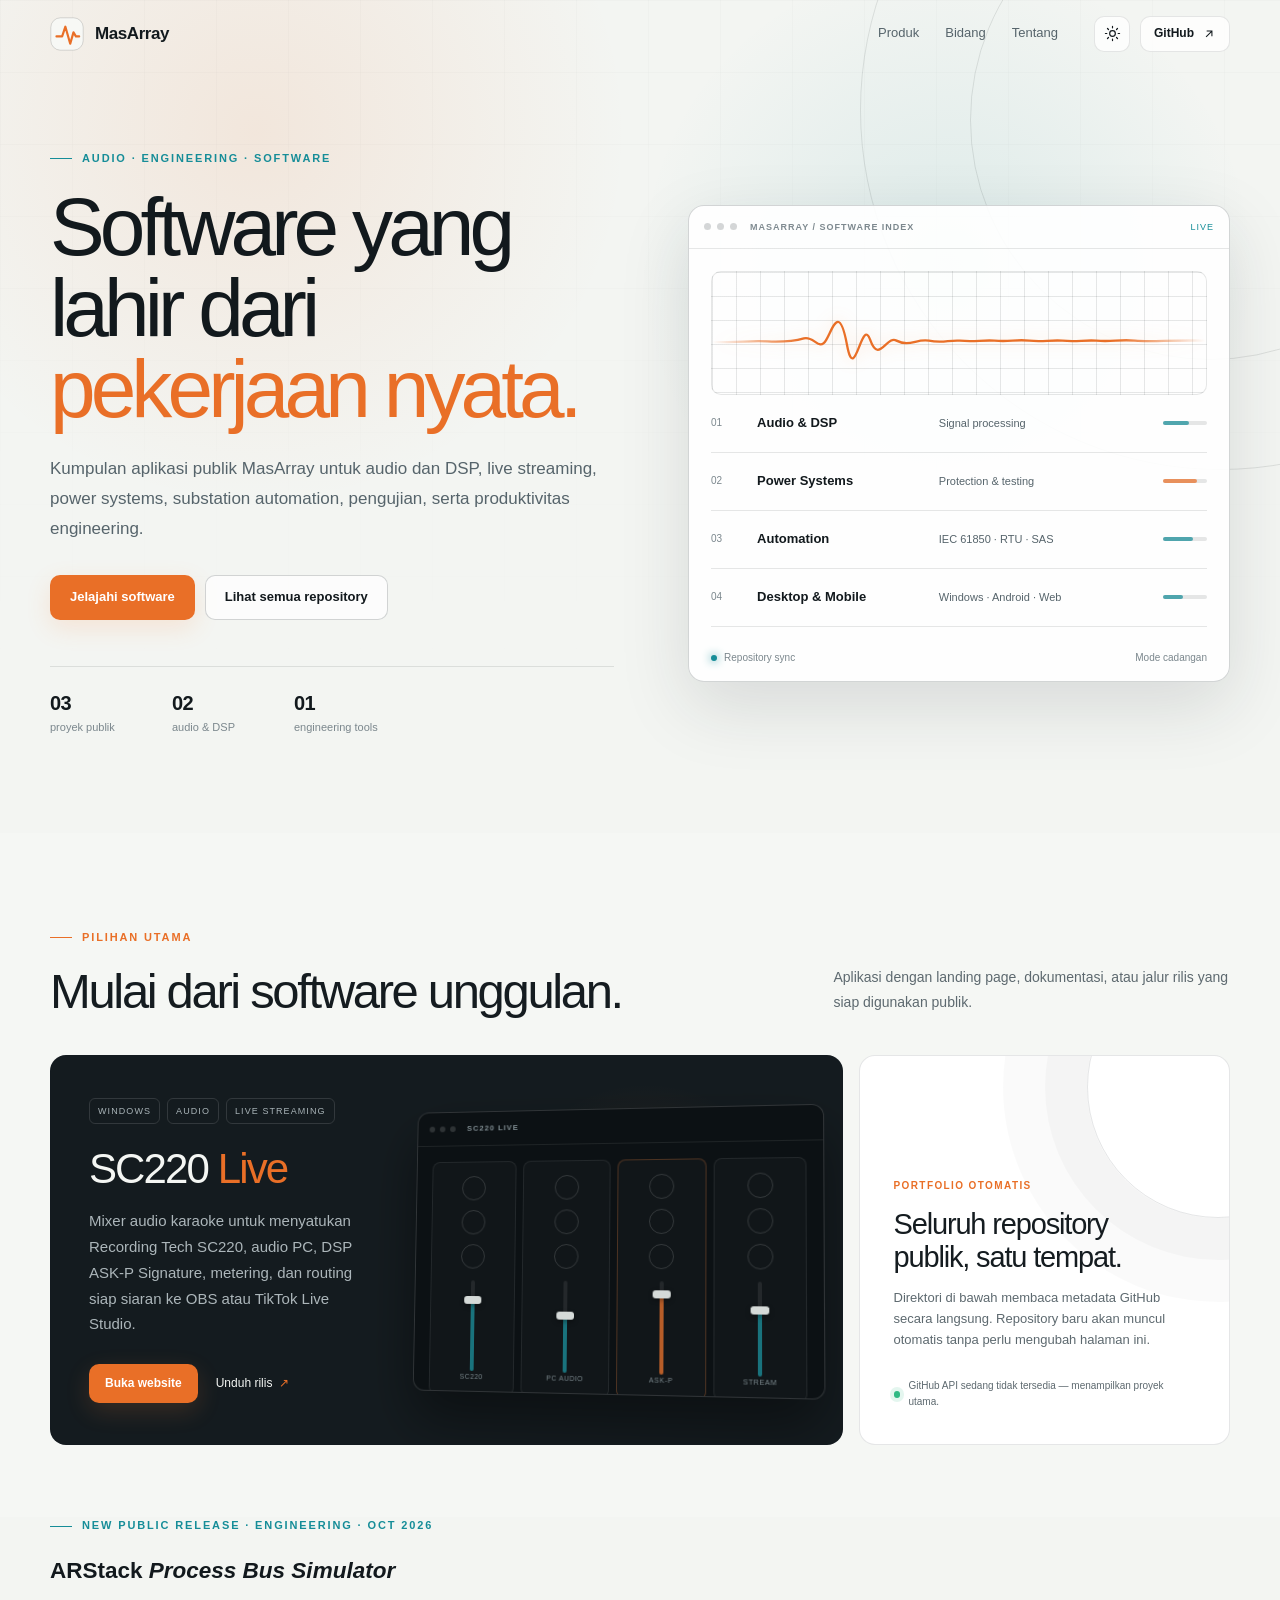
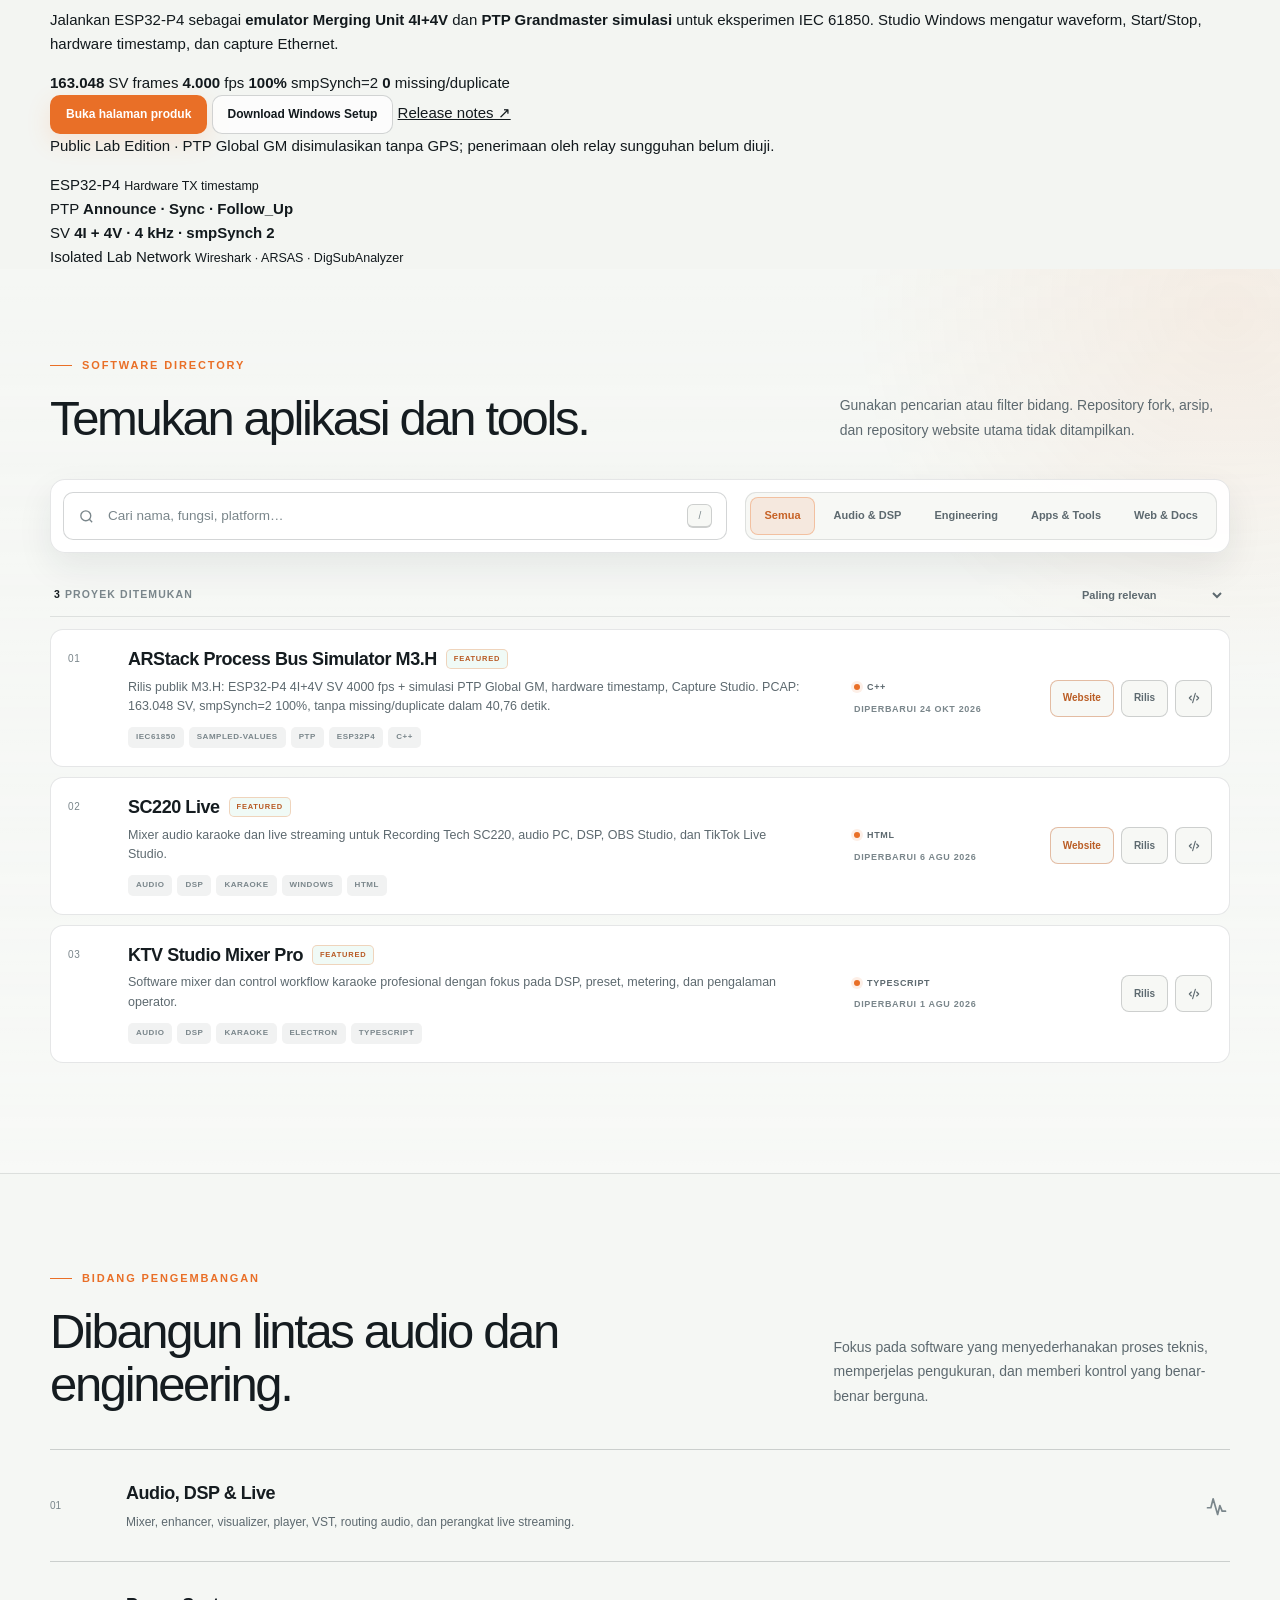
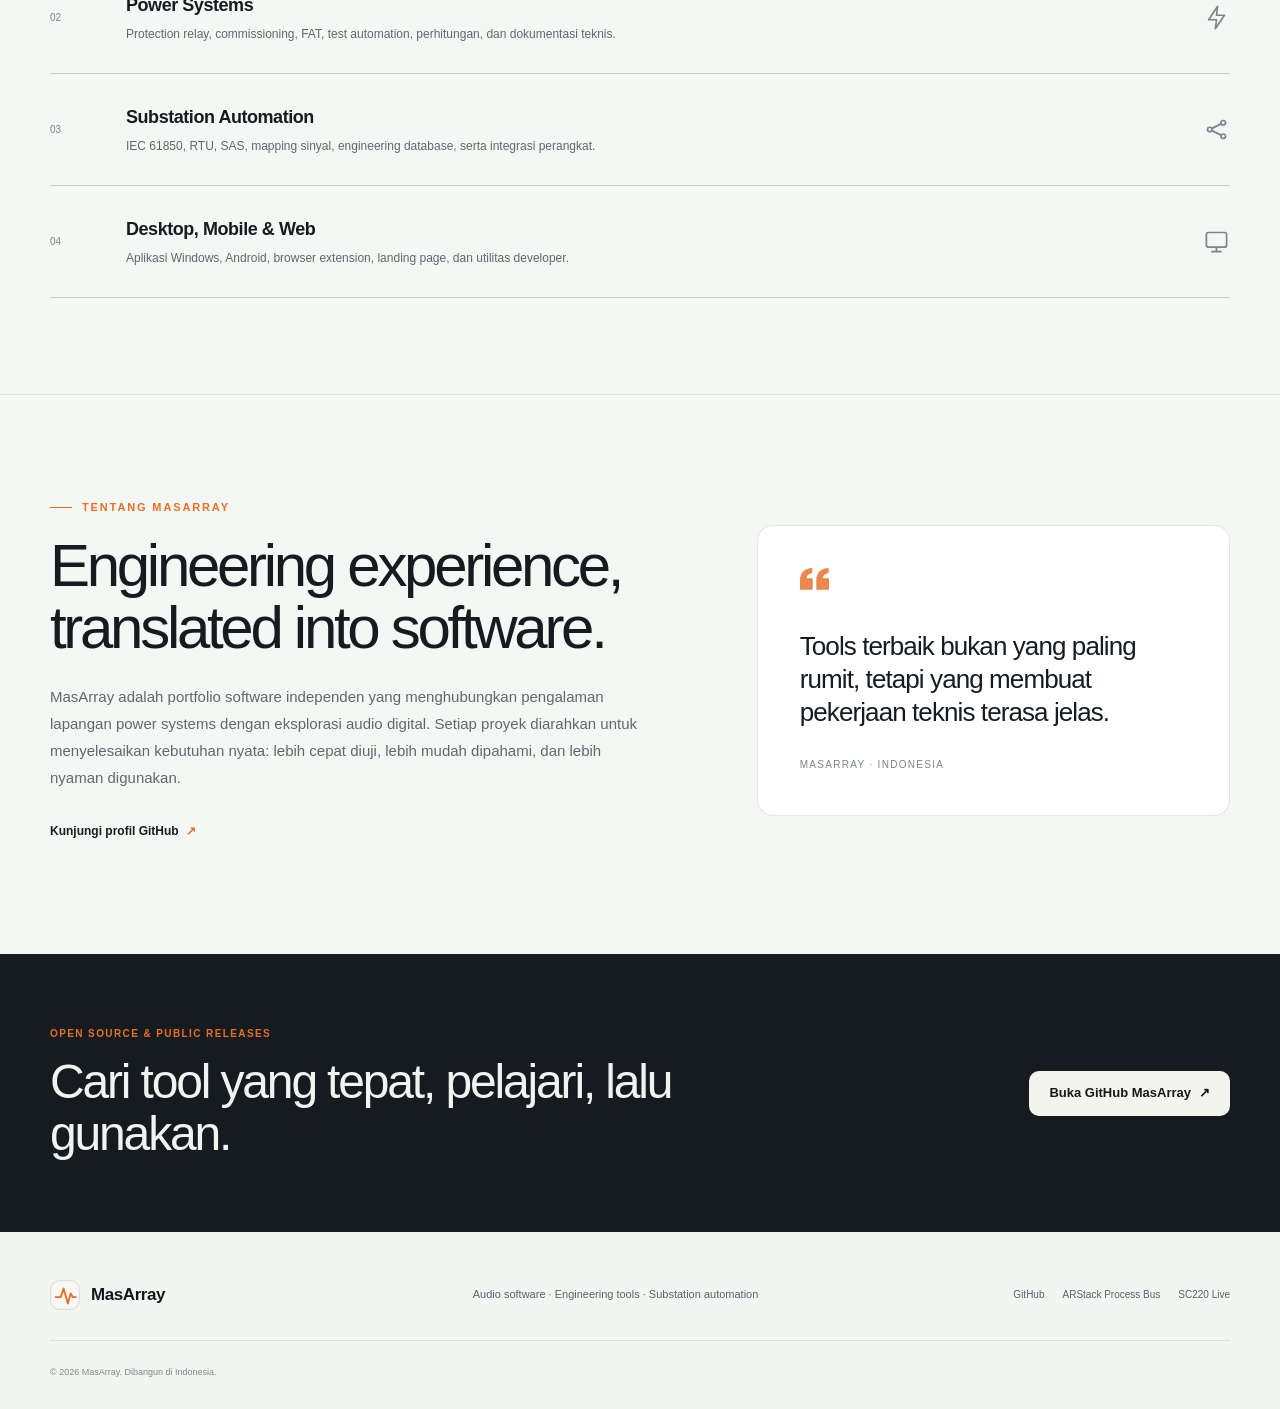
==== commit 9ed3df3b: "feat(landing): feature released M3.H ESP32-P4 SV/PTP simulator, live capture metrics and direct down" ====
--- a/index.html
+++ b/index.html
@@ -9,6 +9,7 @@
 
   <title>MasArray Software — Audio, DSP & Engineering Tools</title>
   <meta name="description" content="Portal resmi software MasArray: aplikasi audio dan DSP, engineering tools, substation automation, utilitas Windows dan Android, dokumentasi, serta unduhan rilis terbaru.">
+  <meta name="keywords" content="IEC 61850, Process Bus Simulator, ARStack, ESP32-P4, Sampled Values, PTP, hardware timestamp, engineering tools, MasArray">
   <link rel="canonical" href="https://masarray.github.io/">
   <link rel="icon" href="favicon.svg" type="image/svg+xml">
   <link rel="manifest" href="site.webmanifest">
@@ -48,6 +49,16 @@
       },
       {
         "@type":"SoftwareApplication",
+        "name":"ARStack Process Bus Simulator M3.H",
+        "applicationCategory":"DeveloperApplication",
+        "operatingSystem":"Windows 10, Windows 11; ESP32-P4 firmware",
+        "url":"https://masarray.github.io/arstack61850/",
+        "downloadUrl":"https://github.com/masarray/arstack61850/releases/tag/processbus-sim-m3h-20261024",
+        "softwareVersion":"M3.H Lab Edition",
+        "description":"IEC 61850 process bus simulator: ESP32-P4 SV 4I+4V 4000 fps plus simulated Global PTP GM with hardware timestamp evidence for isolated engineer experiments."
+      },
+      {
+        "@type":"SoftwareApplication",
         "name":"SC220 Live",
         "applicationCategory":"MultimediaApplication",
         "operatingSystem":"Windows 10, Windows 11",
@@ -176,6 +187,36 @@
       </div>
     </section>
 
+    <section class="processbus-section" aria-labelledby="processbus-title">
+      <div class="shell">
+        <article class="processbus-spotlight">
+          <div class="processbus-copy">
+            <p class="eyebrow"><span></span> NEW PUBLIC RELEASE · ENGINEERING · OCT 2026</p>
+            <h2 id="processbus-title">ARStack <em>Process Bus Simulator</em></h2>
+            <p>Jalankan ESP32-P4 sebagai <strong>emulator Merging Unit 4I+4V</strong> dan <strong>PTP Grandmaster simulasi</strong> untuk eksperimen IEC 61850. Studio Windows mengatur waveform, Start/Stop, hardware timestamp, dan capture Ethernet.</p>
+            <div class="processbus-metrics" aria-label="Hasil capture M3.H">
+              <span><strong>163.048</strong> SV frames</span>
+              <span><strong>4.000</strong> fps</span>
+              <span><strong>100%</strong> smpSynch=2</span>
+              <span><strong>0</strong> missing/duplicate</span>
+            </div>
+            <div class="processbus-links">
+              <a class="button button-primary compact" href="https://masarray.github.io/arstack61850/">Buka halaman produk</a>
+              <a class="button button-secondary compact" href="https://github.com/masarray/arstack61850/releases/download/processbus-sim-m3h-20261024/ARStack-ProcessBus-M3H-win-x64-setup.exe">Download Windows Setup</a>
+              <a class="processbus-release-link" href="https://github.com/masarray/arstack61850/releases/tag/processbus-sim-m3h-20261024" target="_blank" rel="noopener">Release notes ↗</a>
+            </div>
+            <p class="processbus-limit">Public Lab Edition · PTP Global GM disimulasikan tanpa GPS; penerimaan oleh relay sungguhan belum diuji.</p>
+          </div>
+          <div class="processbus-diagram" role="img" aria-label="Skema ESP32-P4 mengirim PTP Layer 2 dan 4I+4V Sampled Values ke jaringan laboratorium">
+            <div class="processbus-device">ESP32-P4 <small>Hardware TX timestamp</small></div>
+            <div class="processbus-bus" aria-hidden="true"><i></i><i></i><i></i><i></i></div>
+            <div class="processbus-streams"><div>PTP <strong>Announce · Sync · Follow_Up</strong></div><div>SV <strong>4I + 4V · 4 kHz · smpSynch 2</strong></div></div>
+            <div class="processbus-lab">Isolated Lab Network <small>Wireshark · ARSAS · DigSubAnalyzer</small></div>
+          </div>
+        </article>
+      </div>
+    </section>
+
     <section class="catalog-section" id="produk" aria-labelledby="catalog-title">
       <div class="shell">
         <div class="section-heading catalog-heading">
@@ -290,7 +331,7 @@
         <span>MasArray</span>
       </a>
       <p>Audio software · Engineering tools · Substation automation</p>
-      <div><a href="https://github.com/masarray" target="_blank" rel="noopener">GitHub</a><a href="https://masarray.github.io/sc220-download/">SC220 Live</a></div>
+      <div><a href="https://github.com/masarray" target="_blank" rel="noopener">GitHub</a><a href="https://masarray.github.io/arstack61850/">ARStack Process Bus</a><a href="https://masarray.github.io/sc220-download/">SC220 Live</a></div>
       <small>© <span data-year></span> MasArray. Dibangun di Indonesia.</small>
     </div>
   </footer>
--- a/styles.css
+++ b/styles.css
@@ -1,615 +1,418 @@
 :root {
-  --bg: #0b0f14;
-  --bg-elevated: #10161e;
-  --surface: #121923;
-  --surface-2: #151e29;
-  --surface-soft: rgba(255, 255, 255, 0.035);
-  --text: #eef3f7;
-  --muted: #9aa8b7;
-  --faint: #697788;
-  --line: rgba(181, 201, 221, 0.14);
-  --line-strong: rgba(181, 201, 221, 0.24);
-  --teal: #66dfcf;
-  --blue: #7d91ff;
-  --orange: #f0a56a;
-  --violet: #b995ff;
-  --green: #89d897;
-  --danger: #ff8b8b;
-  --shadow: 0 18px 48px rgba(0, 0, 0, 0.22);
-  --radius: 15px;
+  color-scheme: dark;
+  --bg: #0b1013;
+  --bg-soft: #10171b;
+  --surface: #151d22;
+  --surface-2: #1b252b;
+  --surface-3: #222e35;
+  --line: rgba(255,255,255,.09);
+  --line-strong: rgba(255,255,255,.16);
+  --text: #f6f8f5;
+  --muted: #b5c0c4;
+  --muted-2: #7f8d93;
+  --accent: #ff873f;
+  --accent-hover: #ff985d;
+  --accent-soft: rgba(255,135,63,.13);
+  --accent-ink: #201108;
+  --cyan: #7bdbe3;
+  --cyan-soft: rgba(123,219,227,.12);
+  --content-bg: #0f1519;
+  --content-surface: #151d22;
+  --content-surface-2: #1a242a;
+  --content-hover: #1b252b;
+  --content-text: #f4f7f4;
+  --content-muted: #adb9be;
+  --content-subtle: #7e8d93;
+  --content-line: rgba(255,255,255,.10);
+  --content-line-strong: rgba(255,255,255,.17);
+  --chip-bg: rgba(255,255,255,.055);
+  --control-bg: rgba(255,255,255,.045);
+  --shadow: 0 24px 80px rgba(0,0,0,.34);
+  --card-shadow: 0 14px 40px rgba(0,0,0,.18);
+  --radius: 16px;
   --shell: 1180px;
-  --header-height: 68px;
-  font-family: Inter, ui-sans-serif, system-ui, -apple-system, BlinkMacSystemFont, "Segoe UI", sans-serif;
-  font-synthesis: none;
-  text-rendering: optimizeLegibility;
+  --font: Inter, ui-sans-serif, -apple-system, BlinkMacSystemFont, "Segoe UI", sans-serif;
 }
 
 html[data-theme="light"] {
-  --bg: #f5f7f9;
-  --bg-elevated: #ffffff;
+  color-scheme: light;
+  --bg: #f3f5f2;
+  --bg-soft: #e9ece8;
   --surface: #ffffff;
-  --surface-2: #f0f4f7;
-  --surface-soft: rgba(20, 31, 45, 0.035);
-  --text: #17202b;
-  --muted: #5d6a78;
-  --faint: #7b8793;
-  --line: rgba(23, 32, 43, 0.12);
-  --line-strong: rgba(23, 32, 43, 0.22);
-  --shadow: 0 18px 48px rgba(28, 43, 58, 0.08);
+  --surface-2: #f7f8f5;
+  --surface-3: #edf0ec;
+  --line: rgba(16,24,28,.10);
+  --line-strong: rgba(16,24,28,.18);
+  --text: #12191d;
+  --muted: #56646b;
+  --muted-2: #7b878d;
+  --accent: #e96f27;
+  --accent-hover: #f07d36;
+  --accent-soft: rgba(233,111,39,.11);
+  --accent-ink: #ffffff;
+  --cyan: #168d98;
+  --cyan-soft: rgba(22,141,152,.10);
+  --content-bg: #f5f7f4;
+  --content-surface: #ffffff;
+  --content-surface-2: #f7f8f5;
+  --content-hover: #f0f2ee;
+  --content-text: #151c20;
+  --content-muted: #5d696f;
+  --content-subtle: #7a868b;
+  --content-line: rgba(16,24,28,.105);
+  --content-line-strong: rgba(16,24,28,.18);
+  --chip-bg: rgba(16,24,28,.055);
+  --control-bg: rgba(255,255,255,.88);
+  --shadow: 0 24px 70px rgba(31,42,47,.13);
+  --card-shadow: 0 14px 35px rgba(31,42,47,.08);
 }
 
 * { box-sizing: border-box; }
-html { scroll-behavior: smooth; scroll-padding-top: calc(var(--header-height) + 18px); }
+html { scroll-behavior: smooth; scroll-padding-top: 80px; }
 body {
   margin: 0;
   min-width: 320px;
+  overflow-x: hidden;
   background: var(--bg);
   color: var(--text);
-  line-height: 1.55;
+  font-family: var(--font);
+  font-size: 15px;
+  line-height: 1.6;
   -webkit-font-smoothing: antialiased;
-}
-body, button, input { font: inherit; }
+  text-rendering: optimizeLegibility;
+}
+button, input, select { font: inherit; }
 a { color: inherit; }
 img, svg { display: block; }
-button, input { color: inherit; }
-button { cursor: pointer; }
-::selection { background: rgba(102, 223, 207, 0.22); }
+button, a { -webkit-tap-highlight-color: transparent; }
+button, input, select, a { outline-offset: 3px; }
+:focus-visible { outline: 2px solid color-mix(in srgb, var(--accent) 86%, white); }
+::selection { background: rgba(255,135,63,.30); }
 
 .shell { width: min(var(--shell), calc(100% - 40px)); margin-inline: auto; }
-.sr-only {
-  position: absolute;
-  width: 1px;
-  height: 1px;
-  padding: 0;
-  margin: -1px;
-  overflow: hidden;
-  clip: rect(0, 0, 0, 0);
-  white-space: nowrap;
-  border: 0;
-}
 .skip-link {
-  position: fixed;
-  z-index: 1000;
-  top: 10px;
-  left: 10px;
-  padding: 9px 12px;
-  border-radius: 8px;
-  background: var(--text);
-  color: var(--bg);
-  transform: translateY(-160%);
-  transition: transform 150ms ease;
+  position: fixed; z-index: 1000; left: 16px; top: 12px;
+  transform: translateY(-160%); padding: 10px 14px; border-radius: 9px;
+  background: var(--text); color: var(--bg); text-decoration: none;
 }
 .skip-link:focus { transform: translateY(0); }
+.sr-only { position: absolute; width: 1px; height: 1px; padding: 0; margin: -1px; overflow: hidden; clip: rect(0,0,0,0); white-space: nowrap; border: 0; }
 
 .site-header {
-  position: sticky;
-  z-index: 100;
-  top: 0;
-  min-height: var(--header-height);
-  border-bottom: 1px solid transparent;
-  background: color-mix(in srgb, var(--bg) 78%, transparent);
-  backdrop-filter: blur(18px) saturate(145%);
-  transition: border-color 160ms ease, background 160ms ease;
-}
-.site-header.scrolled { border-color: var(--line); }
-.header-inner {
-  min-height: var(--header-height);
-  display: flex;
-  align-items: center;
-  justify-content: space-between;
-  gap: 28px;
-}
-.brand {
-  display: inline-flex;
-  align-items: center;
-  gap: 10px;
-  text-decoration: none;
-  flex: 0 0 auto;
-}
-.brand img { border-radius: 10px; }
-.brand span { display: grid; line-height: 1.15; }
-.brand strong { font-size: 15px; font-weight: 670; letter-spacing: -0.015em; }
-.brand small { margin-top: 3px; color: var(--faint); font-size: 10.5px; letter-spacing: 0.02em; }
-.desktop-nav { display: flex; align-items: center; gap: 23px; }
-.desktop-nav a,
-.github-link,
-.footer-links a {
-  color: var(--muted);
-  font-size: 13px;
-  text-decoration: none;
-  transition: color 140ms ease;
-}
-.desktop-nav a:hover,
-.github-link:hover,
-.footer-links a:hover { color: var(--text); }
-.header-actions { display: flex; align-items: center; gap: 14px; }
-.github-link { white-space: nowrap; }
-.icon-button {
-  width: 34px;
-  height: 34px;
-  display: grid;
-  place-items: center;
-  border: 1px solid var(--line);
-  border-radius: 10px;
-  background: var(--surface-soft);
-}
-.icon-button:hover { border-color: var(--line-strong); }
-.icon-button svg { width: 17px; fill: none; stroke: currentColor; stroke-width: 1.7; }
+  position: fixed; z-index: 100; inset: 0 0 auto;
+  height: 68px; border-bottom: 1px solid transparent;
+  transition: background .2s ease, border-color .2s ease, backdrop-filter .2s ease;
+}
+.site-header.scrolled {
+  background: color-mix(in srgb, var(--bg) 91%, transparent);
+  border-color: var(--line);
+  backdrop-filter: blur(18px);
+}
+.nav-shell { height: 100%; display: flex; align-items: center; gap: 36px; }
+.brand { display: inline-flex; align-items: center; gap: 11px; text-decoration: none; font-size: 17px; font-weight: 650; letter-spacing: -.025em; }
+.brand-mark { width: 34px; height: 34px; color: var(--accent); }
+.brand-mark rect { fill: var(--surface-2); stroke: var(--line-strong); }
+.brand-mark path { fill: none; stroke: currentColor; stroke-width: 2.7; stroke-linecap: round; stroke-linejoin: round; }
+.desktop-nav { display: flex; align-items: center; gap: 26px; margin-left: auto; }
+.desktop-nav a { color: var(--muted); text-decoration: none; font-size: 13px; transition: color .16s ease; }
+.desktop-nav a:hover { color: var(--text); }
+.header-actions { display: flex; align-items: center; gap: 10px; }
+.icon-button, .github-link {
+  height: 36px; border: 1px solid var(--line);
+  background: color-mix(in srgb, var(--surface) 78%, transparent);
+  border-radius: 10px; color: var(--text);
+}
+.icon-button { width: 36px; display: grid; place-items: center; cursor: pointer; }
+.icon-button svg { width: 17px; height: 17px; fill: none; stroke: currentColor; stroke-width: 1.7; stroke-linecap: round; }
+html[data-theme="dark"] .sun-icon, html[data-theme="light"] .moon-icon { display: none; }
+.github-link { display: inline-flex; align-items: center; gap: 8px; padding: 0 13px; text-decoration: none; font-size: 12px; font-weight: 570; }
+.github-link svg { width: 14px; fill: none; stroke: currentColor; stroke-width: 1.8; }
 
 .hero {
-  position: relative;
-  overflow: hidden;
-  border-bottom: 1px solid var(--line);
-}
-.hero::before {
-  content: "";
-  position: absolute;
-  inset: 0;
-  pointer-events: none;
+  position: relative; min-height: 730px; overflow: hidden;
+  padding: 150px 0 96px;
+  background:
+    radial-gradient(circle at 74% 32%, var(--cyan-soft), transparent 28%),
+    radial-gradient(circle at 20% 16%, var(--accent-soft), transparent 30%);
+}
+.hero-grid {
+  position: absolute; inset: 0; opacity: .25; pointer-events: none;
   background-image: linear-gradient(var(--line) 1px, transparent 1px), linear-gradient(90deg, var(--line) 1px, transparent 1px);
-  background-size: 54px 54px;
-  mask-image: linear-gradient(to bottom, rgba(0,0,0,.48), transparent 78%);
-  opacity: .22;
-}
-.hero-glow { position: absolute; border-radius: 999px; filter: blur(8px); opacity: .2; pointer-events: none; }
-.hero-glow-a { width: 420px; height: 420px; top: -180px; left: -160px; background: var(--teal); }
-.hero-glow-b { width: 360px; height: 360px; right: -140px; bottom: -190px; background: var(--blue); }
-.hero-grid {
-  position: relative;
-  min-height: 650px;
-  display: grid;
-  grid-template-columns: minmax(0, .9fr) minmax(480px, 1.1fr);
-  align-items: center;
-  gap: 62px;
-  padding-block: 74px 66px;
-}
-.hero-copy { max-width: 610px; }
-.eyebrow {
-  margin: 0 0 15px;
-  display: flex;
-  align-items: center;
-  gap: 9px;
-  color: var(--teal);
-  font-size: 11px;
-  font-weight: 650;
-  letter-spacing: .16em;
-}
-.eyebrow.dark { color: var(--teal); }
+  background-size: 72px 72px;
+  mask-image: linear-gradient(to bottom, rgba(0,0,0,.75), transparent 88%);
+}
+.hero-orbit { position: absolute; border: 1px solid var(--line); border-radius: 50%; pointer-events: none; }
+.orbit-one { width: 720px; height: 720px; right: -300px; top: -250px; }
+.orbit-two { width: 480px; height: 480px; right: -170px; top: -120px; }
+.hero-shell { position: relative; display: grid; grid-template-columns: 1.02fr .98fr; gap: 74px; align-items: center; }
+.eyebrow { display: flex; align-items: center; gap: 10px; margin: 0 0 18px; color: var(--cyan); font-size: 11px; letter-spacing: .17em; font-weight: 700; }
 .eyebrow span { width: 22px; height: 1px; background: currentColor; }
-h1, h2, h3, p { overflow-wrap: anywhere; }
-h1 {
-  max-width: 700px;
-  margin: 0;
-  font-size: clamp(42px, 5.35vw, 66px);
-  line-height: 1.03;
-  font-weight: 520;
-  letter-spacing: -.052em;
-}
-.hero-lead {
-  max-width: 640px;
-  margin: 24px 0 0;
-  color: var(--muted);
-  font-size: 16px;
-  line-height: 1.75;
-}
-.hero-actions { display: flex; flex-wrap: wrap; gap: 10px; margin-top: 30px; }
+.eyebrow.dark { color: var(--accent); }
+h1, h2, h3, p { margin-top: 0; }
+h1 { max-width: 650px; margin-bottom: 25px; font-size: clamp(48px, 6.5vw, 82px); line-height: .99; letter-spacing: -.06em; font-weight: 470; }
+h1 em { color: var(--accent); font-style: normal; font-weight: 470; }
+.hero-lead { max-width: 610px; margin-bottom: 32px; color: var(--muted); font-size: 17px; line-height: 1.75; }
+.hero-actions { display: flex; flex-wrap: wrap; gap: 10px; }
 .button {
-  min-height: 42px;
-  display: inline-flex;
-  align-items: center;
-  justify-content: center;
-  gap: 8px;
-  padding: 0 16px;
-  border: 1px solid transparent;
-  border-radius: 10px;
-  font-size: 13px;
-  font-weight: 620;
-  text-decoration: none;
-  transition: transform 140ms ease, border-color 140ms ease, background 140ms ease;
+  min-height: 45px; display: inline-flex; align-items: center; justify-content: center; gap: 8px;
+  padding: 0 19px; border: 1px solid transparent; border-radius: 10px;
+  text-decoration: none; font-size: 13px; font-weight: 620;
+  transition: transform .16s ease, border-color .16s ease, background .16s ease, box-shadow .16s ease;
 }
 .button:hover { transform: translateY(-1px); }
-.button.primary { background: var(--text); color: var(--bg); }
-.button.secondary { border-color: var(--line-strong); background: var(--surface-soft); }
-.button.secondary:hover { border-color: color-mix(in srgb, var(--teal) 52%, var(--line)); }
-.button.small { min-height: 34px; padding: 0 12px; font-size: 11.5px; }
-.button.ghost { border-color: var(--line); background: transparent; color: var(--muted); }
-.button.ghost:hover { color: var(--text); border-color: var(--line-strong); }
-.hero-facts {
-  margin: 37px 0 0;
-  display: flex;
-  gap: 34px;
-}
-.hero-facts div { min-width: 88px; }
-.hero-facts dt { color: var(--text); font-size: 17px; font-weight: 630; letter-spacing: -.02em; }
-.hero-facts dd { margin: 2px 0 0; color: var(--faint); font-size: 11px; }
-
-.hero-visual {
-  position: relative;
-  min-width: 0;
-  border: 1px solid var(--line-strong);
-  border-radius: 18px;
-  background: color-mix(in srgb, var(--surface) 87%, transparent);
-  box-shadow: var(--shadow);
-  overflow: hidden;
-}
-.visual-head,
-.visual-foot {
-  min-height: 42px;
-  display: flex;
-  align-items: center;
-  gap: 12px;
-  padding: 0 14px;
-  color: var(--faint);
-  font-size: 10.5px;
-  letter-spacing: .04em;
-}
-.visual-head { border-bottom: 1px solid var(--line); }
-.visual-head > span:nth-child(2) { flex: 1; }
-.window-dots { display: flex; gap: 5px; }
-.window-dots i { width: 6px; height: 6px; border-radius: 50%; background: var(--line-strong); }
-.live-dot { display: flex; align-items: center; gap: 6px; color: var(--muted); }
-.live-dot i { width: 6px; height: 6px; border-radius: 50%; background: var(--green); box-shadow: 0 0 0 4px color-mix(in srgb, var(--green) 13%, transparent); }
-.product-map { position: relative; min-height: 410px; overflow: hidden; }
-.product-map::before {
-  content: "";
-  position: absolute;
-  inset: 0;
-  background: radial-gradient(circle at center, rgba(102,223,207,.09), transparent 42%);
-}
-.map-core {
-  position: absolute;
-  z-index: 3;
-  top: 50%;
-  left: 50%;
-  width: 136px;
-  height: 136px;
-  display: flex;
-  flex-direction: column;
-  align-items: center;
-  justify-content: center;
-  border: 1px solid color-mix(in srgb, var(--teal) 46%, var(--line));
-  border-radius: 50%;
-  background: var(--bg-elevated);
-  transform: translate(-50%, -50%);
-  box-shadow: 0 0 0 13px rgba(102,223,207,.025), 0 16px 45px rgba(0,0,0,.26);
-}
-.map-core img { border-radius: 14px; }
-.map-core strong { margin-top: 7px; font-size: 13px; font-weight: 640; }
-.map-core small { color: var(--faint); font-size: 9.5px; }
-.map-node {
-  position: absolute;
-  z-index: 2;
-  width: 150px;
-  min-height: 60px;
-  display: grid;
-  align-content: center;
-  padding: 10px 13px;
-  border: 1px solid var(--line);
-  border-radius: 12px;
-  background: var(--bg-elevated);
-}
-.map-node span { font-size: 12px; font-weight: 620; }
-.map-node small { margin-top: 2px; color: var(--faint); font-size: 9.5px; }
-.node-a { top: 48px; left: 34px; }
-.node-b { top: 48px; right: 34px; }
-.node-c { bottom: 48px; left: 34px; }
-.node-d { right: 34px; bottom: 48px; }
-.map-lines { position: absolute; inset: 0; width: 100%; height: 100%; fill: none; stroke: var(--line-strong); stroke-width: 1.5; stroke-dasharray: 4 6; }
-.visual-foot { justify-content: center; border-top: 1px solid var(--line); }
-.visual-foot span { display: inline-flex; align-items: center; gap: 6px; }
-.visual-foot b { width: 5px; height: 5px; border-radius: 50%; background: var(--teal); }
-.visual-foot span:nth-child(2) b { background: var(--blue); }
-.visual-foot span:nth-child(3) b { background: var(--orange); }
-
-.ticker {
-  overflow: hidden;
-  border-bottom: 1px solid var(--line);
-  background: var(--bg-elevated);
-}
-.ticker-track {
-  min-width: max-content;
-  min-height: 46px;
-  display: flex;
-  align-items: center;
-  justify-content: center;
-  gap: 22px;
-  margin-inline: auto;
-  padding-inline: 24px;
-  color: var(--faint);
-  font-size: 10.5px;
-  letter-spacing: .09em;
-  text-transform: uppercase;
-}
-.ticker-track i { width: 3px; height: 3px; border-radius: 50%; background: var(--line-strong); }
-
-.section { padding-block: 92px; }
-.featured-section { background: var(--bg-elevated); }
-.section-heading {
-  display: grid;
-  grid-template-columns: minmax(0, 1.1fr) minmax(260px, .58fr);
-  gap: 54px;
-  align-items: end;
-  margin-bottom: 36px;
-}
-.section-heading h2,
-.release-grid h2,
-.about-copy h2 {
-  max-width: 720px;
-  margin: 0;
-  font-size: clamp(29px, 3.4vw, 43px);
-  line-height: 1.12;
-  font-weight: 520;
-  letter-spacing: -.04em;
-}
-.section-heading > p,
-.release-grid > div > p:last-child,
-.about-copy > p {
-  margin: 0;
-  color: var(--muted);
-  font-size: 14px;
-  line-height: 1.72;
-}
-.compact-heading { margin-bottom: 22px; }
-.catalogue-status { text-align: right; }
-.catalogue-status span { color: var(--text); font-weight: 650; }
-
-.featured-grid {
-  display: grid;
-  grid-template-columns: repeat(3, minmax(0, 1fr));
-  gap: 14px;
-}
-.feature-card {
-  position: relative;
-  min-width: 0;
-  min-height: 268px;
-  display: flex;
-  flex-direction: column;
-  padding: 20px;
-  border: 1px solid var(--line);
-  border-radius: var(--radius);
-  background: var(--surface);
-  overflow: hidden;
-  transition: transform 160ms ease, border-color 160ms ease;
-}
-.feature-card::after {
-  content: "";
-  position: absolute;
-  width: 170px;
-  height: 170px;
-  right: -85px;
-  bottom: -95px;
-  border-radius: 50%;
-  background: var(--card-accent, var(--teal));
-  opacity: .07;
-}
-.feature-card:hover { transform: translateY(-2px); border-color: color-mix(in srgb, var(--card-accent, var(--teal)) 42%, var(--line)); }
-.card-top { display: flex; align-items: center; justify-content: space-between; gap: 10px; }
-.product-icon {
-  width: 34px;
-  height: 34px;
-  display: grid;
-  place-items: center;
-  flex: 0 0 auto;
-  border: 1px solid color-mix(in srgb, var(--card-accent, var(--teal)) 32%, var(--line));
-  border-radius: 10px;
-  background: color-mix(in srgb, var(--card-accent, var(--teal)) 8%, transparent);
-  color: var(--card-accent, var(--teal));
-}
-.product-icon svg { width: 18px; fill: none; stroke: currentColor; stroke-width: 1.6; stroke-linecap: round; stroke-linejoin: round; }
-.status-badge {
-  display: inline-flex;
-  align-items: center;
-  gap: 6px;
-  padding: 4px 8px;
-  border: 1px solid var(--line);
-  border-radius: 999px;
-  color: var(--faint);
-  font-size: 9.5px;
-  letter-spacing: .05em;
-  text-transform: uppercase;
-}
-.status-badge::before { content: ""; width: 5px; height: 5px; border-radius: 50%; background: var(--badge-color, var(--green)); }
-.feature-card h3 { margin: 19px 0 0; font-size: 20px; font-weight: 610; letter-spacing: -.025em; }
-.product-kicker { margin-top: 3px; color: var(--card-accent, var(--teal)); font-size: 10.5px; letter-spacing: .07em; text-transform: uppercase; }
-.feature-card > p { margin: 13px 0 18px; color: var(--muted); font-size: 12.5px; line-height: 1.65; }
-.product-meta { display: flex; flex-wrap: wrap; gap: 7px; margin-top: auto; }
-.product-meta span { padding: 4px 7px; border-radius: 6px; background: var(--surface-2); color: var(--faint); font-size: 9.5px; }
-.card-actions { position: relative; z-index: 1; display: flex; flex-wrap: wrap; gap: 7px; margin-top: 17px; }
-
-.catalogue-section { background: var(--bg); }
-.catalogue-toolbar {
-  display: flex;
-  align-items: center;
-  justify-content: space-between;
-  gap: 16px;
-  padding: 13px;
-  border: 1px solid var(--line);
-  border-radius: 13px;
-  background: var(--surface-soft);
+.button-primary { background: var(--accent); color: var(--accent-ink); box-shadow: 0 8px 24px rgba(255,135,63,.16); }
+.button-primary:hover { background: var(--accent-hover); }
+.button-secondary { border-color: var(--line-strong); background: color-mix(in srgb, var(--surface) 72%, transparent); color: var(--text); }
+.button-secondary:hover { border-color: color-mix(in srgb, var(--accent) 55%, var(--line)); }
+.button.compact { min-height: 39px; padding-inline: 15px; font-size: 12px; }
+.button-light { background: #f4f4ef; color: #151a1d; white-space: nowrap; }
+.hero-meta { display: flex; gap: 30px; margin-top: 46px; padding-top: 24px; border-top: 1px solid var(--line); }
+.hero-meta div { min-width: 92px; }
+.hero-meta strong { display: block; font-size: 20px; line-height: 1.2; font-weight: 620; letter-spacing: -.03em; }
+.hero-meta span { display: block; margin-top: 4px; color: var(--muted-2); font-size: 11px; }
+
+.hero-console {
+  position: relative; overflow: hidden; border: 1px solid var(--line-strong); border-radius: 16px;
+  background: color-mix(in srgb, var(--surface) 91%, transparent); box-shadow: var(--shadow);
+}
+.hero-console::before { content: ""; position: absolute; inset: 0; pointer-events: none; background: linear-gradient(130deg, rgba(255,255,255,.055), transparent 27%); }
+.console-topbar { height: 43px; display: flex; align-items: center; gap: 6px; padding: 0 15px; border-bottom: 1px solid var(--line); color: var(--muted-2); font-size: 9px; letter-spacing: .11em; }
+.console-topbar > span { width: 7px; height: 7px; border-radius: 50%; background: var(--line-strong); }
+.console-topbar b { margin-left: 7px; font-weight: 600; }
+.console-topbar i { margin-left: auto; color: var(--cyan); font-style: normal; }
+.console-screen { padding: 22px 22px 8px; }
+.scope {
+  height: 124px; display: grid; place-items: center; overflow: hidden;
+  border: 1px solid var(--line); border-radius: 10px; color: var(--accent);
+  background-image: linear-gradient(var(--line) 1px, transparent 1px), linear-gradient(90deg, var(--line) 1px, transparent 1px);
+  background-size: 24px 24px;
+}
+.scope svg { width: 100%; height: 100%; filter: drop-shadow(0 0 8px rgba(255,135,63,.30)); }
+.console-row { min-height: 58px; display: grid; grid-template-columns: 34px 1fr 1.25fr 44px; align-items: center; border-bottom: 1px solid var(--line); gap: 12px; }
+.console-row > span { color: var(--muted-2); font-size: 10px; }
+.console-row b { font-size: 13px; font-weight: 580; }
+.console-row i { color: var(--muted); font-size: 11px; font-style: normal; }
+.console-row em { position: relative; height: 4px; border-radius: 10px; background: var(--line); }
+.console-row em::after { content: ""; position: absolute; inset: 0 auto 0 0; width: 58%; border-radius: inherit; background: var(--cyan); opacity: .72; }
+.console-row:nth-child(3) em::after { width: 78%; background: var(--accent); }
+.console-row:nth-child(4) em::after { width: 69%; }
+.console-row:nth-child(5) em::after { width: 46%; }
+.console-footer { height: 46px; display: flex; justify-content: space-between; align-items: center; padding: 0 22px; color: var(--muted-2); font-size: 10px; }
+.console-footer span:first-child { display: flex; align-items: center; gap: 7px; }
+.console-footer i { width: 6px; height: 6px; border-radius: 50%; background: var(--cyan); box-shadow: 0 0 10px var(--cyan); }
+
+.featured-section, .catalog-section, .domains-section, .about-section { background: var(--content-bg); color: var(--content-text); }
+.featured-section { padding: 96px 0 72px; }
+.section-heading { margin-bottom: 38px; }
+.section-heading h2 { margin-bottom: 0; font-size: clamp(31px, 4vw, 49px); line-height: 1.08; font-weight: 500; letter-spacing: -.048em; }
+.split-heading { display: grid; grid-template-columns: 1.1fr .62fr; align-items: end; gap: 80px; }
+.split-heading > p, .catalog-heading > p { margin-bottom: 3px; color: var(--content-muted); font-size: 14px; line-height: 1.75; }
+
+.featured-grid { display: grid; grid-template-columns: 1.6fr .75fr; gap: 16px; }
+.featured-product { position: relative; overflow: hidden; min-height: 390px; border: 1px solid var(--content-line); border-radius: var(--radius); }
+.featured-main { display: grid; grid-template-columns: .9fr 1.1fr; background: #141b1f; color: #f4f6f3; }
+.featured-copy { position: relative; z-index: 2; display: flex; flex-direction: column; justify-content: center; padding: 38px; }
+.product-badges { display: flex; flex-wrap: wrap; gap: 7px; margin-bottom: 24px; }
+.product-badges span { padding: 5px 8px; border: 1px solid rgba(255,255,255,.13); border-radius: 6px; color: #a9b4b8; font-size: 9px; letter-spacing: .12em; }
+.featured-copy h3 { margin-bottom: 18px; font-size: 42px; line-height: 1; font-weight: 540; letter-spacing: -.045em; }
+.featured-copy h3 em { color: var(--accent); font-style: normal; }
+.featured-copy p { color: #acb6ba; line-height: 1.72; }
+.product-links { display: flex; align-items: center; gap: 18px; margin-top: 12px; }
+.text-link { display: inline-flex; align-items: center; gap: 7px; color: inherit; text-decoration: none; font-size: 12px; }
+.text-link span { color: var(--accent); }
+.text-link.strong { margin-top: 16px; font-weight: 620; }
+.featured-visual { display: grid; place-items: center; padding: 28px 22px 28px 0; background: radial-gradient(circle at 55% 45%, rgba(255,135,63,.13), transparent 46%); }
+.mixer-window { width: 100%; max-width: 430px; overflow: hidden; transform: perspective(900px) rotateY(-8deg) rotateX(3deg); border: 1px solid rgba(255,255,255,.15); border-radius: 12px; background: #0c1114; box-shadow: 0 28px 55px rgba(0,0,0,.43); }
+.mixer-title { height: 35px; display: flex; align-items: center; gap: 5px; padding: 0 12px; border-bottom: 1px solid rgba(255,255,255,.08); color: #7f8c91; }
+.mixer-title span { width: 6px; height: 6px; border-radius: 50%; background: rgba(255,255,255,.14); }
+.mixer-title b { margin-left: 7px; font-size: 8px; letter-spacing: .13em; font-weight: 600; }
+.mixer-body { height: 250px; display: grid; grid-template-columns: repeat(4,1fr); gap: 7px; padding: 16px; }
+.channel { position: relative; display: flex; flex-direction: column; align-items: center; padding: 14px 8px 12px; border: 1px solid rgba(255,255,255,.075); border-radius: 8px; background: rgba(255,255,255,.025); }
+.channel i { width: 25px; height: 25px; margin-bottom: 10px; border: 1px solid rgba(255,255,255,.15); border-radius: 50%; }
+.channel b { position: relative; width: 4px; height: 92px; margin-top: 2px; border-radius: 8px; background: rgba(255,255,255,.08); }
+.channel b::before { content: ""; position: absolute; inset: auto 0 0; height: var(--level); border-radius: inherit; background: var(--cyan); opacity: .75; }
+.channel b::after { content: ""; position: absolute; left: 50%; bottom: calc(var(--level) - 4px); width: 18px; height: 8px; transform: translateX(-50%); border-radius: 3px; background: #d5dad8; box-shadow: 0 2px 5px rgba(0,0,0,.35); }
+.channel span { margin-top: auto; color: #7b888d; font-size: 7px; letter-spacing: .08em; }
+.channel.accent { border-color: rgba(255,135,63,.25); }
+.channel.accent b::before { background: var(--accent); }
+.featured-secondary { display: flex; flex-direction: column; justify-content: flex-end; padding: 34px; background: var(--content-surface); color: var(--content-text); }
+.featured-secondary::before { content: ""; position: absolute; width: 260px; height: 260px; border: 1px solid var(--content-line); border-radius: 50%; right: -120px; top: -100px; box-shadow: 0 0 0 42px color-mix(in srgb, var(--content-text) 2.5%, transparent), 0 0 0 84px color-mix(in srgb, var(--content-text) 1.8%, transparent); }
+.mini-label { position: relative; margin-bottom: 14px; color: var(--accent); font-size: 10px; font-weight: 700; letter-spacing: .14em; }
+.featured-secondary h3 { position: relative; max-width: 290px; margin-bottom: 15px; font-size: 29px; line-height: 1.12; font-weight: 510; letter-spacing: -.04em; }
+.featured-secondary > p:not(.mini-label) { position: relative; color: var(--content-muted); font-size: 13px; }
+.sync-note { position: relative; display: flex; align-items: center; gap: 8px; margin-top: 15px; color: var(--content-muted); font-size: 10px; }
+.status-dot { width: 7px; height: 7px; border-radius: 50%; background: #31b984; box-shadow: 0 0 0 4px rgba(49,185,132,.13); }
+
+.catalog-section { position: relative; padding: 88px 0 110px; overflow: hidden; }
+.catalog-section::before {
+  content: ""; position: absolute; inset: 0; pointer-events: none;
+  background: radial-gradient(circle at 96% 5%, var(--accent-soft), transparent 25%), linear-gradient(to bottom, transparent, color-mix(in srgb, var(--content-surface) 32%, transparent));
+  opacity: .72;
+}
+.catalog-section > .shell { position: relative; }
+.catalog-heading { display: grid; grid-template-columns: 1fr .55fr; align-items: end; gap: 80px; margin-bottom: 34px; }
+.catalog-heading h2 { max-width: 720px; text-wrap: balance; }
+.catalog-toolbar {
+  display: grid; grid-template-columns: minmax(300px, 1fr) auto; align-items: center; gap: 18px;
+  margin-bottom: 20px; padding: 12px; border: 1px solid var(--content-line); border-radius: 15px;
+  background: color-mix(in srgb, var(--content-surface) 92%, transparent); box-shadow: var(--card-shadow);
 }
 .search-box {
-  min-width: 280px;
-  flex: 1 1 390px;
-  display: flex;
-  align-items: center;
-  gap: 10px;
-  padding: 0 10px;
-}
-.search-box svg { width: 17px; flex: 0 0 auto; fill: none; stroke: var(--faint); stroke-width: 1.7; }
-.search-box input {
-  width: 100%;
-  min-height: 34px;
-  border: 0;
-  outline: 0;
-  background: transparent;
-  color: var(--text);
-  font-size: 12.5px;
-}
-.search-box input::placeholder { color: var(--faint); }
-kbd { padding: 2px 6px; border: 1px solid var(--line); border-bottom-color: var(--line-strong); border-radius: 5px; color: var(--faint); font: 10px/1.3 ui-monospace, SFMono-Regular, Menlo, monospace; }
-.filter-chips { display: flex; flex-wrap: wrap; gap: 5px; }
-.filter-chips button {
-  min-height: 31px;
-  padding: 0 10px;
-  border: 1px solid transparent;
-  border-radius: 8px;
-  background: transparent;
-  color: var(--faint);
-  font-size: 10.5px;
-}
-.filter-chips button:hover { color: var(--text); }
-.filter-chips button.active { border-color: var(--line-strong); background: var(--surface); color: var(--text); }
-.product-list { margin-top: 16px; border-top: 1px solid var(--line); }
+  width: 100%; min-width: 0; height: 48px; display: flex; align-items: center; gap: 11px; padding: 0 14px;
+  border: 1px solid var(--content-line-strong); border-radius: 10px; background: var(--control-bg);
+  transition: border-color .16s ease, box-shadow .16s ease, background .16s ease;
+}
+.search-box:hover { border-color: color-mix(in srgb, var(--content-text) 28%, var(--content-line)); }
+.search-box:focus-within { border-color: color-mix(in srgb, var(--accent) 78%, transparent); box-shadow: 0 0 0 4px var(--accent-soft); background: var(--content-surface); }
+.search-box svg { flex: 0 0 auto; width: 17px; height: 17px; fill: none; stroke: var(--content-subtle); stroke-width: 1.9; }
+.search-box input { width: 100%; min-width: 0; border: 0; outline: 0; background: transparent; color: var(--content-text); font-size: 13.5px; font-weight: 500; }
+.search-box input::placeholder { color: var(--content-subtle); }
+kbd { min-width: 25px; padding: 1px 7px; border: 1px solid var(--content-line-strong); border-bottom-width: 2px; border-radius: 6px; color: var(--content-subtle); background: var(--content-surface-2); font: 10px/19px var(--font); text-align: center; }
+.filter-list { display: flex; gap: 5px; padding: 4px; border: 1px solid var(--content-line); border-radius: 11px; background: var(--content-surface-2); }
+.filter-button { min-height: 38px; padding: 0 13px; border: 1px solid transparent; border-radius: 8px; background: transparent; color: var(--content-muted); font-size: 11px; font-weight: 580; white-space: nowrap; cursor: pointer; transition: color .15s ease, background .15s ease, border-color .15s ease; }
+.filter-button:hover { color: var(--content-text); background: color-mix(in srgb, var(--content-text) 4.5%, transparent); }
+.filter-button.active { border-color: color-mix(in srgb, var(--accent) 34%, transparent); background: var(--accent-soft); color: color-mix(in srgb, var(--accent) 84%, var(--content-text)); }
+.catalog-meta { min-height: 44px; display: flex; align-items: center; justify-content: space-between; margin-bottom: 12px; padding: 0 4px; border-bottom: 1px solid var(--content-line); }
+.catalog-meta p { margin: 0; color: var(--content-subtle); font-size: 10.5px; font-weight: 600; text-transform: uppercase; letter-spacing: .105em; }
+.catalog-meta strong { color: var(--content-text); font-weight: 760; }
+.catalog-meta select { min-height: 34px; padding: 0 30px 0 10px; border: 1px solid transparent; border-radius: 8px; outline: 0; background: transparent; color: var(--content-muted); font-size: 11px; font-weight: 550; cursor: pointer; }
+.catalog-meta select:hover { border-color: var(--content-line); color: var(--content-text); background: var(--content-surface); }
+.product-list { min-height: 280px; display: grid; gap: 10px; }
 .product-row {
-  --card-accent: var(--teal);
-  min-height: 112px;
-  display: grid;
-  grid-template-columns: minmax(240px, .82fr) minmax(280px, 1.35fr) minmax(180px, .75fr) auto;
-  align-items: center;
-  gap: 20px;
-  padding: 17px 4px;
-  border-bottom: 1px solid var(--line);
-  transition: background 130ms ease;
-}
-.product-row:hover { background: linear-gradient(90deg, color-mix(in srgb, var(--card-accent) 4%, transparent), transparent 70%); }
-.row-title { min-width: 0; display: flex; align-items: center; gap: 12px; }
-.row-title-text { min-width: 0; }
-.row-title h3 { margin: 0; font-size: 15px; font-weight: 630; letter-spacing: -.018em; }
-.row-title p { margin: 2px 0 0; color: var(--card-accent); font-size: 9.5px; letter-spacing: .06em; text-transform: uppercase; }
-.row-description { margin: 0; color: var(--muted); font-size: 11.5px; line-height: 1.62; }
-.row-meta { display: flex; flex-wrap: wrap; gap: 6px; }
-.row-meta span { color: var(--faint); font-size: 9.5px; }
-.row-meta span:not(:last-child)::after { content: "·"; margin-left: 6px; color: var(--line-strong); }
-.row-actions { display: flex; justify-content: flex-end; gap: 6px; white-space: nowrap; }
-.row-actions a {
-  min-height: 31px;
-  display: inline-flex;
-  align-items: center;
-  padding: 0 10px;
-  border: 1px solid var(--line);
-  border-radius: 8px;
-  color: var(--muted);
-  font-size: 10.5px;
-  text-decoration: none;
-}
-.row-actions a:hover { color: var(--text); border-color: var(--line-strong); }
-.row-actions a.primary-action { border-color: color-mix(in srgb, var(--card-accent) 42%, var(--line)); color: var(--text); }
-.empty-state { padding: 50px 20px; text-align: center; }
-.empty-state strong, .empty-state span { display: block; }
-.empty-state span { margin-top: 4px; color: var(--muted); font-size: 12px; }
-
-.release-guide { background: #0d1520; color: #eff5f7; }
-html[data-theme="light"] .release-guide { background: #172431; }
-.release-grid { display: grid; grid-template-columns: minmax(0, .8fr) minmax(420px, 1.2fr); gap: 76px; align-items: center; }
-.release-grid > div > p:last-child { margin-top: 19px; color: #a6b6c4; }
-.steps { list-style: none; margin: 0; padding: 0; border-top: 1px solid rgba(255,255,255,.13); }
-.steps li { display: grid; grid-template-columns: 46px 1fr; gap: 14px; padding: 18px 0; border-bottom: 1px solid rgba(255,255,255,.13); }
-.steps li > span { color: var(--teal); font: 11px/1.6 ui-monospace, SFMono-Regular, Menlo, monospace; }
-.steps strong { font-size: 13px; font-weight: 630; }
-.steps p { margin: 4px 0 0; color: #9cafbd; font-size: 11.5px; line-height: 1.6; }
-
-.about-section { background: var(--bg-elevated); }
-.about-grid { display: grid; grid-template-columns: minmax(0, .85fr) minmax(420px, 1.15fr); gap: 80px; }
-.about-copy > p { margin-top: 20px; }
-.text-link { display: inline-flex; gap: 8px; margin-top: 24px; color: var(--teal); font-size: 12.5px; text-decoration: none; }
-.text-link:hover { text-decoration: underline; }
-.principle-list { border-top: 1px solid var(--line); }
-.principle-list article { display: grid; grid-template-columns: 44px 1fr; gap: 14px; padding: 19px 0; border-bottom: 1px solid var(--line); }
-.principle-list article > span { color: var(--faint); font: 10px/1.6 ui-monospace, SFMono-Regular, Menlo, monospace; }
-.principle-list h3 { margin: 0; font-size: 14px; font-weight: 630; }
-.principle-list p { margin: 4px 0 0; color: var(--muted); font-size: 11.5px; }
-
-.site-footer { border-top: 1px solid var(--line); background: var(--bg); }
-.footer-grid { min-height: 132px; display: grid; grid-template-columns: auto 1fr auto; align-items: center; gap: 46px; }
-.footer-brand { display: flex; align-items: center; gap: 10px; }
-.footer-brand img { border-radius: 9px; }
-.footer-brand div { display: grid; }
-.footer-brand strong { font-size: 13px; }
-.footer-brand span { color: var(--faint); font-size: 9.5px; }
-.footer-grid > p { max-width: 610px; margin: 0 auto; color: var(--faint); font-size: 10px; line-height: 1.65; text-align: center; }
-.footer-links { display: flex; gap: 16px; }
-.noscript { padding: 10px 20px; background: #442a1c; color: #ffe2c9; text-align: center; font-size: 12px; }
-
-[data-category="power"] { --card-accent: var(--teal); }
-[data-category="audio"] { --card-accent: var(--violet); }
-[data-category="lab"] { --card-accent: var(--orange); }
-[data-category="web"] { --card-accent: var(--blue); }
-[data-status="Stable"] .status-badge { --badge-color: var(--green); }
-[data-status="Public beta"] .status-badge,
-[data-status="Beta"] .status-badge { --badge-color: var(--orange); }
-[data-status="Engineering alpha"] .status-badge,
-[data-status="Lab"] .status-badge { --badge-color: var(--blue); }
-
-@media (max-width: 1050px) {
+  position: relative; display: grid; grid-template-columns: 42px minmax(0,1fr) 150px 190px; gap: 18px; align-items: center;
+  min-height: 126px; padding: 18px 17px; border: 1px solid var(--content-line); border-radius: 13px;
+  background: color-mix(in srgb, var(--content-surface) 94%, transparent); box-shadow: 0 1px 0 rgba(255,255,255,.025) inset;
+  transition: transform .16s ease, border-color .16s ease, background .16s ease, box-shadow .16s ease;
+}
+.product-row::before { content: ""; position: absolute; inset: 14px auto 14px 0; width: 2px; border-radius: 0 2px 2px 0; background: var(--accent); opacity: 0; transition: opacity .16s ease; }
+.product-row:hover { transform: translateY(-1px); border-color: color-mix(in srgb, var(--accent) 28%, var(--content-line)); background: var(--content-hover); box-shadow: var(--card-shadow); }
+.product-row:hover::before { opacity: .8; }
+.product-index { align-self: start; padding-top: 3px; color: var(--content-subtle); font-size: 10px; font-variant-numeric: tabular-nums; letter-spacing: .08em; }
+.product-title-line { display: flex; align-items: center; flex-wrap: wrap; gap: 9px; margin-bottom: 7px; }
+.product-summary h3 { margin: 0; color: var(--content-text); font-size: 18px; line-height: 1.25; font-weight: 680; letter-spacing: -.025em; }
+.product-status { padding: 3px 7px; border: 1px solid rgba(49,185,132,.28); border-radius: 5px; color: #35b889; background: rgba(49,185,132,.07); font-size: 7.5px; font-weight: 730; letter-spacing: .10em; }
+html[data-theme="light"] .product-status { color: #1f7e5b; }
+.product-summary > p { max-width: 680px; margin-bottom: 10px; color: var(--content-muted); font-size: 12.5px; line-height: 1.58; }
+.product-tags { display: flex; flex-wrap: wrap; gap: 5px; }
+.product-tags span { padding: 3px 7px; border: 1px solid transparent; border-radius: 5px; background: var(--chip-bg); color: var(--content-subtle); font-size: 8px; font-weight: 620; text-transform: uppercase; letter-spacing: .065em; }
+.product-info { display: flex; flex-direction: column; gap: 8px; color: var(--content-subtle); font-size: 9px; font-weight: 580; text-transform: uppercase; letter-spacing: .075em; }
+.product-language { color: var(--content-muted); }
+.product-language::before { content: ""; display: inline-block; width: 6px; height: 6px; margin-right: 7px; border-radius: 50%; background: var(--accent); box-shadow: 0 0 0 3px var(--accent-soft); }
+.product-info time { line-height: 1.45; font-variant-numeric: tabular-nums; }
+.product-actions { display: flex; align-items: center; justify-content: flex-end; gap: 7px; }
+.product-actions a { min-height: 37px; display: inline-flex; align-items: center; justify-content: center; padding: 0 12px; border: 1px solid var(--content-line-strong); border-radius: 8px; color: var(--content-muted); background: var(--content-surface-2); text-decoration: none; font-size: 10px; font-weight: 640; transition: color .15s ease, border-color .15s ease, background .15s ease, transform .15s ease; }
+.product-actions a:hover { transform: translateY(-1px); border-color: color-mix(in srgb, var(--accent) 52%, var(--content-line)); color: var(--content-text); background: var(--accent-soft); }
+.product-actions .product-site { border-color: color-mix(in srgb, var(--accent) 32%, var(--content-line)); color: color-mix(in srgb, var(--accent) 78%, var(--content-text)); }
+.product-actions .product-code { width: 37px; padding: 0; }
+.product-code svg { width: 16px; height: 16px; fill: none; stroke: currentColor; stroke-width: 1.7; stroke-linecap: round; stroke-linejoin: round; }
+.loading-row { min-height: 126px; display: grid; grid-template-columns: 42px 1fr; align-items: center; padding: 18px 17px; border: 1px solid var(--content-line); border-radius: 13px; background: var(--content-surface); }
+.loading-row > span, .loading-row b, .loading-row i { display: block; border-radius: 8px; background: linear-gradient(90deg, color-mix(in srgb, var(--content-text) 5%, transparent), color-mix(in srgb, var(--content-text) 11%, transparent), color-mix(in srgb, var(--content-text) 5%, transparent)); background-size: 220% 100%; animation: shimmer 1.4s linear infinite; }
+.loading-row > span { width: 22px; height: 9px; }
+.loading-row b { width: min(280px,60%); height: 17px; margin-bottom: 11px; }
+.loading-row i { width: min(580px,85%); height: 10px; }
+.empty-state { padding: 54px 20px; border: 1px dashed var(--content-line-strong); border-radius: 13px; color: var(--content-muted); text-align: center; background: var(--content-surface); }
+.empty-state strong { display: block; margin-bottom: 8px; color: var(--content-text); font-size: 17px; font-weight: 620; }
+.noscript-note { padding: 20px; border: 1px solid var(--content-line); border-radius: 10px; color: var(--content-muted); background: var(--content-surface); }
+@keyframes shimmer { to { background-position: -220% 0; } }
+
+.domains-section { padding: 96px 0; border-top: 1px solid var(--content-line); }
+.domain-list { border-top: 1px solid var(--content-line-strong); }
+.domain-list article { min-height: 112px; display: grid; grid-template-columns: 56px 1fr 44px; gap: 20px; align-items: center; border-bottom: 1px solid var(--content-line-strong); }
+.domain-list article > span { color: var(--content-subtle); font-size: 10px; }
+.domain-list h3 { margin-bottom: 5px; color: var(--content-text); font-size: 18px; font-weight: 620; letter-spacing: -.025em; }
+.domain-list p { margin-bottom: 0; color: var(--content-muted); font-size: 12px; }
+.domain-list svg { width: 27px; height: 27px; justify-self: end; fill: none; stroke: var(--content-subtle); stroke-width: 1.5; stroke-linecap: round; stroke-linejoin: round; }
+
+.about-section { padding: 104px 0 112px; border-top: 1px solid var(--content-line); }
+.about-grid { display: grid; grid-template-columns: 1fr .78fr; gap: 100px; align-items: center; }
+.about-copy h2 { max-width: 670px; margin-bottom: 24px; font-size: clamp(36px,5vw,60px); line-height: 1.04; font-weight: 490; letter-spacing: -.055em; }
+.about-copy > p:not(.eyebrow) { max-width: 700px; color: var(--content-muted); line-height: 1.8; }
+blockquote { position: relative; margin: 0; padding: 42px; border: 1px solid var(--content-line); border-radius: var(--radius); background: var(--content-surface); }
+blockquote svg { width: 29px; fill: var(--accent); opacity: .82; }
+blockquote p { margin: 40px 0 28px; color: var(--content-text); font-size: 26px; line-height: 1.28; font-weight: 500; letter-spacing: -.035em; }
+blockquote footer { color: var(--content-subtle); font-size: 10px; text-transform: uppercase; letter-spacing: .13em; }
+
+.cta-section { padding: 72px 0; background: #151b1f; color: #f2f3f0; }
+.cta-shell { display: flex; align-items: center; justify-content: space-between; gap: 50px; }
+.cta-shell h2 { max-width: 700px; margin-bottom: 0; font-size: clamp(31px,4vw,48px); line-height: 1.08; font-weight: 490; letter-spacing: -.045em; }
+.site-footer { padding: 48px 0 30px; background: var(--bg); color: var(--text); }
+.footer-grid { display: grid; grid-template-columns: 1fr 1.3fr auto; gap: 30px; align-items: center; }
+.footer-brand .brand-mark { width: 30px; height: 30px; }
+.footer-grid > p { margin: 0; color: var(--muted); font-size: 11px; }
+.footer-grid > div { display: flex; gap: 18px; }
+.footer-grid > div a { color: var(--muted); text-decoration: none; font-size: 10px; }
+.footer-grid > div a:hover { color: var(--text); }
+.footer-grid small { grid-column: 1 / -1; padding-top: 24px; border-top: 1px solid var(--line); color: var(--muted-2); font-size: 9px; }
+
+@media (max-width: 1120px) {
+  .catalog-toolbar { grid-template-columns: 1fr; }
+  .filter-list { width: fit-content; max-width: 100%; overflow-x: auto; }
+}
+@media (max-width: 1040px) {
+  .hero-shell { grid-template-columns: 1fr; gap: 55px; }
+  .hero-copy { max-width: 760px; }
+  .hero-console { max-width: 760px; }
+  .featured-grid { grid-template-columns: 1fr; }
+  .featured-secondary { min-height: 260px; }
+  .product-row { grid-template-columns: 38px minmax(0,1fr) 182px; }
+  .product-info { display: none; }
+}
+@media (max-width: 760px) {
+  .shell { width: min(100% - 28px, var(--shell)); }
+  .site-header { height: 61px; }
   .desktop-nav { display: none; }
-  .hero-grid { grid-template-columns: 1fr; min-height: auto; gap: 50px; padding-block: 78px 58px; }
-  .hero-copy { max-width: 760px; }
-  .hero-visual { width: min(760px, 100%); }
-  .featured-grid { grid-template-columns: repeat(2, minmax(0, 1fr)); }
-  .catalogue-toolbar { align-items: stretch; flex-direction: column; }
-  .search-box { min-width: 0; flex-basis: auto; }
-  .product-row { grid-template-columns: minmax(220px, .9fr) minmax(260px, 1.3fr) auto; }
-  .row-meta { display: none; }
-  .release-grid, .about-grid { gap: 48px; }
-}
-
-@media (max-width: 760px) {
-  :root { --header-height: 62px; }
-  .shell { width: min(100% - 28px, var(--shell)); }
-  .brand small, .github-link { display: none; }
-  .header-actions { gap: 7px; }
-  .hero-grid { padding-block: 58px 44px; }
-  h1 { font-size: clamp(38px, 12vw, 52px); }
-  .hero-lead { font-size: 14px; }
-  .hero-facts { gap: 20px; }
-  .hero-visual { border-radius: 14px; }
-  .product-map { min-height: 350px; }
-  .map-core { width: 116px; height: 116px; }
-  .map-node { width: 128px; min-height: 54px; padding: 8px 10px; }
-  .node-a, .node-c { left: 15px; }
-  .node-b, .node-d { right: 15px; }
-  .node-a, .node-b { top: 37px; }
-  .node-c, .node-d { bottom: 37px; }
-  .map-lines { display: none; }
-  .visual-foot { flex-wrap: wrap; padding-block: 8px; }
-  .ticker-track { justify-content: flex-start; overflow-x: auto; scrollbar-width: none; }
-  .section { padding-block: 68px; }
-  .section-heading { grid-template-columns: 1fr; gap: 16px; margin-bottom: 28px; }
-  .section-heading > p, .catalogue-status { text-align: left; }
-  .featured-grid { grid-template-columns: 1fr; }
-  .feature-card { min-height: 245px; }
-  .filter-chips { overflow-x: auto; flex-wrap: nowrap; padding-bottom: 2px; scrollbar-width: none; }
-  .filter-chips button { white-space: nowrap; }
-  .product-row { grid-template-columns: 1fr; gap: 12px; padding: 18px 2px; }
-  .row-description { max-width: 620px; }
-  .row-meta { display: flex; }
-  .row-actions { justify-content: flex-start; }
-  .release-grid, .about-grid { grid-template-columns: 1fr; gap: 38px; }
-  .footer-grid { grid-template-columns: 1fr; gap: 18px; padding-block: 28px; }
-  .footer-grid > p { margin: 0; text-align: left; }
-}
-
-@media (max-width: 480px) {
-  .shell { width: min(100% - 22px, var(--shell)); }
-  .header-inner { gap: 10px; }
-  .brand img { width: 31px; height: 31px; }
-  .hero-actions { align-items: stretch; flex-direction: column; }
-  .button { width: 100%; }
-  .hero-facts { display: grid; grid-template-columns: repeat(3, 1fr); gap: 10px; }
-  .hero-facts div { min-width: 0; }
-  .hero-facts dt { font-size: 14px; }
-  .hero-facts dd { font-size: 9px; }
-  .product-map { min-height: 320px; }
-  .map-node { width: 112px; }
-  .map-node span { font-size: 10.5px; }
-  .map-node small { font-size: 8.5px; }
-  .visual-head > span:nth-child(2) { font-size: 9px; }
-  .section-heading h2, .release-grid h2, .about-copy h2 { font-size: 30px; }
-  .catalogue-toolbar { padding: 9px; }
-  .search-box { padding-inline: 5px; }
-  .feature-card { padding: 17px; }
-}
-
+  .nav-shell { gap: 14px; }
+  .header-actions { margin-left: auto; }
+  .github-link { width: 36px; padding: 0; font-size: 0; }
+  .github-link svg { width: 16px; }
+  .hero { min-height: auto; padding: 116px 0 72px; }
+  .hero-grid { background-size: 48px 48px; }
+  h1 { font-size: clamp(43px,14vw,64px); }
+  .hero-lead { font-size: 15px; }
+  .hero-meta { gap: 18px; }
+  .hero-meta div { min-width: 0; flex: 1; }
+  .console-screen { padding-inline: 13px; }
+  .console-row { grid-template-columns: 26px 1fr 45px; }
+  .console-row i { display: none; }
+  .featured-section, .domains-section, .about-section { padding-block: 76px; }
+  .catalog-section { padding: 72px 0 86px; }
+  .split-heading, .catalog-heading, .about-grid { grid-template-columns: 1fr; gap: 22px; }
+  .featured-main { grid-template-columns: 1fr; }
+  .featured-copy { padding: 30px; }
+  .featured-visual { padding: 0 20px 30px; }
+  .mixer-window { transform: none; }
+  .featured-secondary { padding: 30px; }
+  .catalog-toolbar { gap: 12px; padding: 10px; }
+  .filter-list { width: 100%; }
+  .filter-button { flex: 0 0 auto; }
+  .product-list { gap: 8px; }
+  .product-row { grid-template-columns: 28px minmax(0,1fr); gap: 9px 12px; min-height: 0; padding: 18px 14px; }
+  .product-summary h3 { font-size: 17px; }
+  .product-actions { grid-column: 2; justify-content: flex-start; flex-wrap: wrap; }
+  .product-actions a { min-height: 34px; }
+  .catalog-meta select { max-width: 150px; }
+  .domain-list article { grid-template-columns: 34px 1fr; padding-block: 18px; }
+  .domain-list svg { display: none; }
+  .about-grid { gap: 40px; }
+  blockquote { padding: 30px; }
+  blockquote p { font-size: 22px; }
+  .cta-shell { align-items: flex-start; flex-direction: column; }
+  .footer-grid { grid-template-columns: 1fr; gap: 18px; }
+}
+@media (max-width: 450px) {
+  .hero-actions .button { width: 100%; }
+  .hero-meta { display: grid; grid-template-columns: repeat(3,1fr); }
+  .hero-meta strong { font-size: 17px; }
+  .console-row { min-height: 52px; }
+  .scope { height: 94px; }
+  .mixer-body { height: 210px; padding: 10px; gap: 4px; }
+  .channel { padding-inline: 4px; }
+  .channel b { height: 69px; }
+  .product-links { align-items: flex-start; flex-direction: column; }
+  .catalog-meta { align-items: flex-start; flex-direction: column; gap: 8px; padding-block: 11px; }
+  .filter-list { margin-inline: -2px; padding-bottom: 6px; }
+}
 @media (prefers-reduced-motion: reduce) {
-  *, *::before, *::after { scroll-behavior: auto !important; transition-duration: .01ms !important; animation-duration: .01ms !important; animation-iteration-count: 1 !important; }
-}
+  html { scroll-behavior: auto; }
+  *, *::before, *::after { animation-duration: .01ms !important; animation-iteration-count: 1 !important; transition-duration: .01ms !important; }
+}
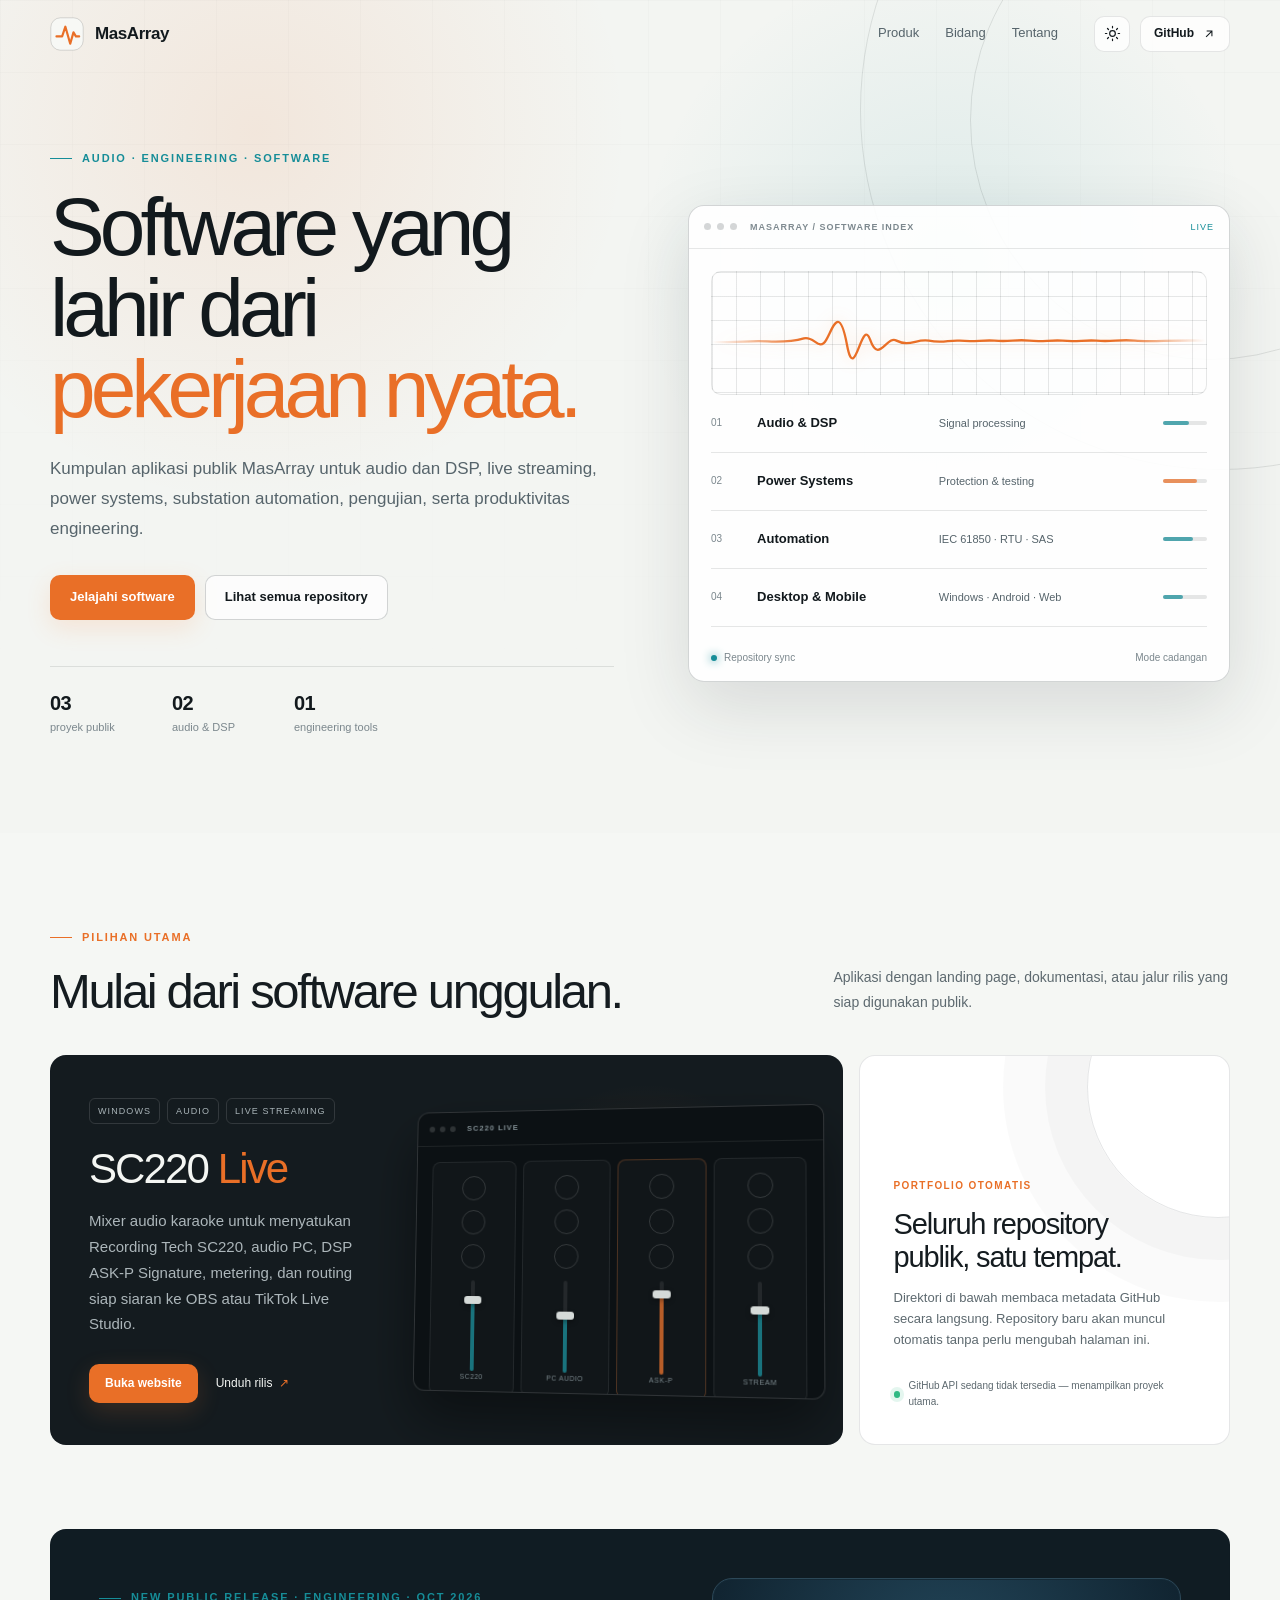
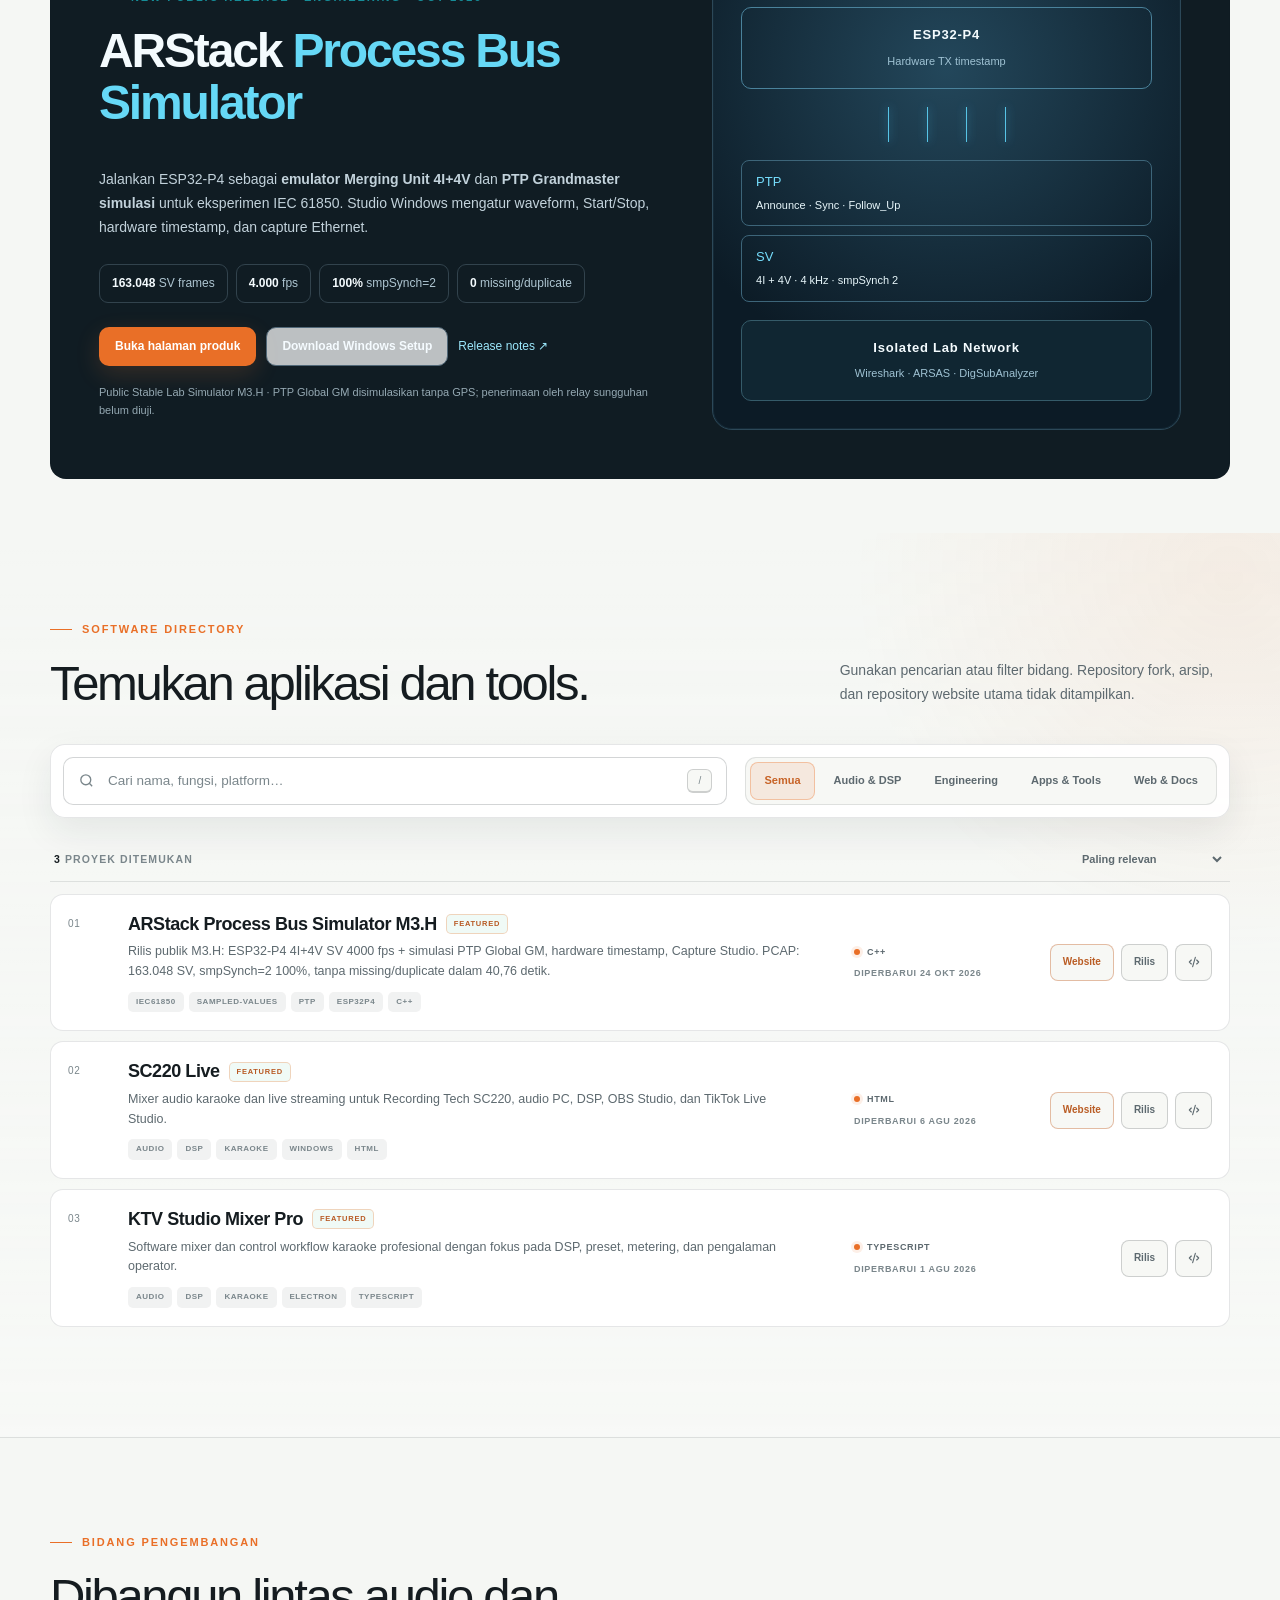
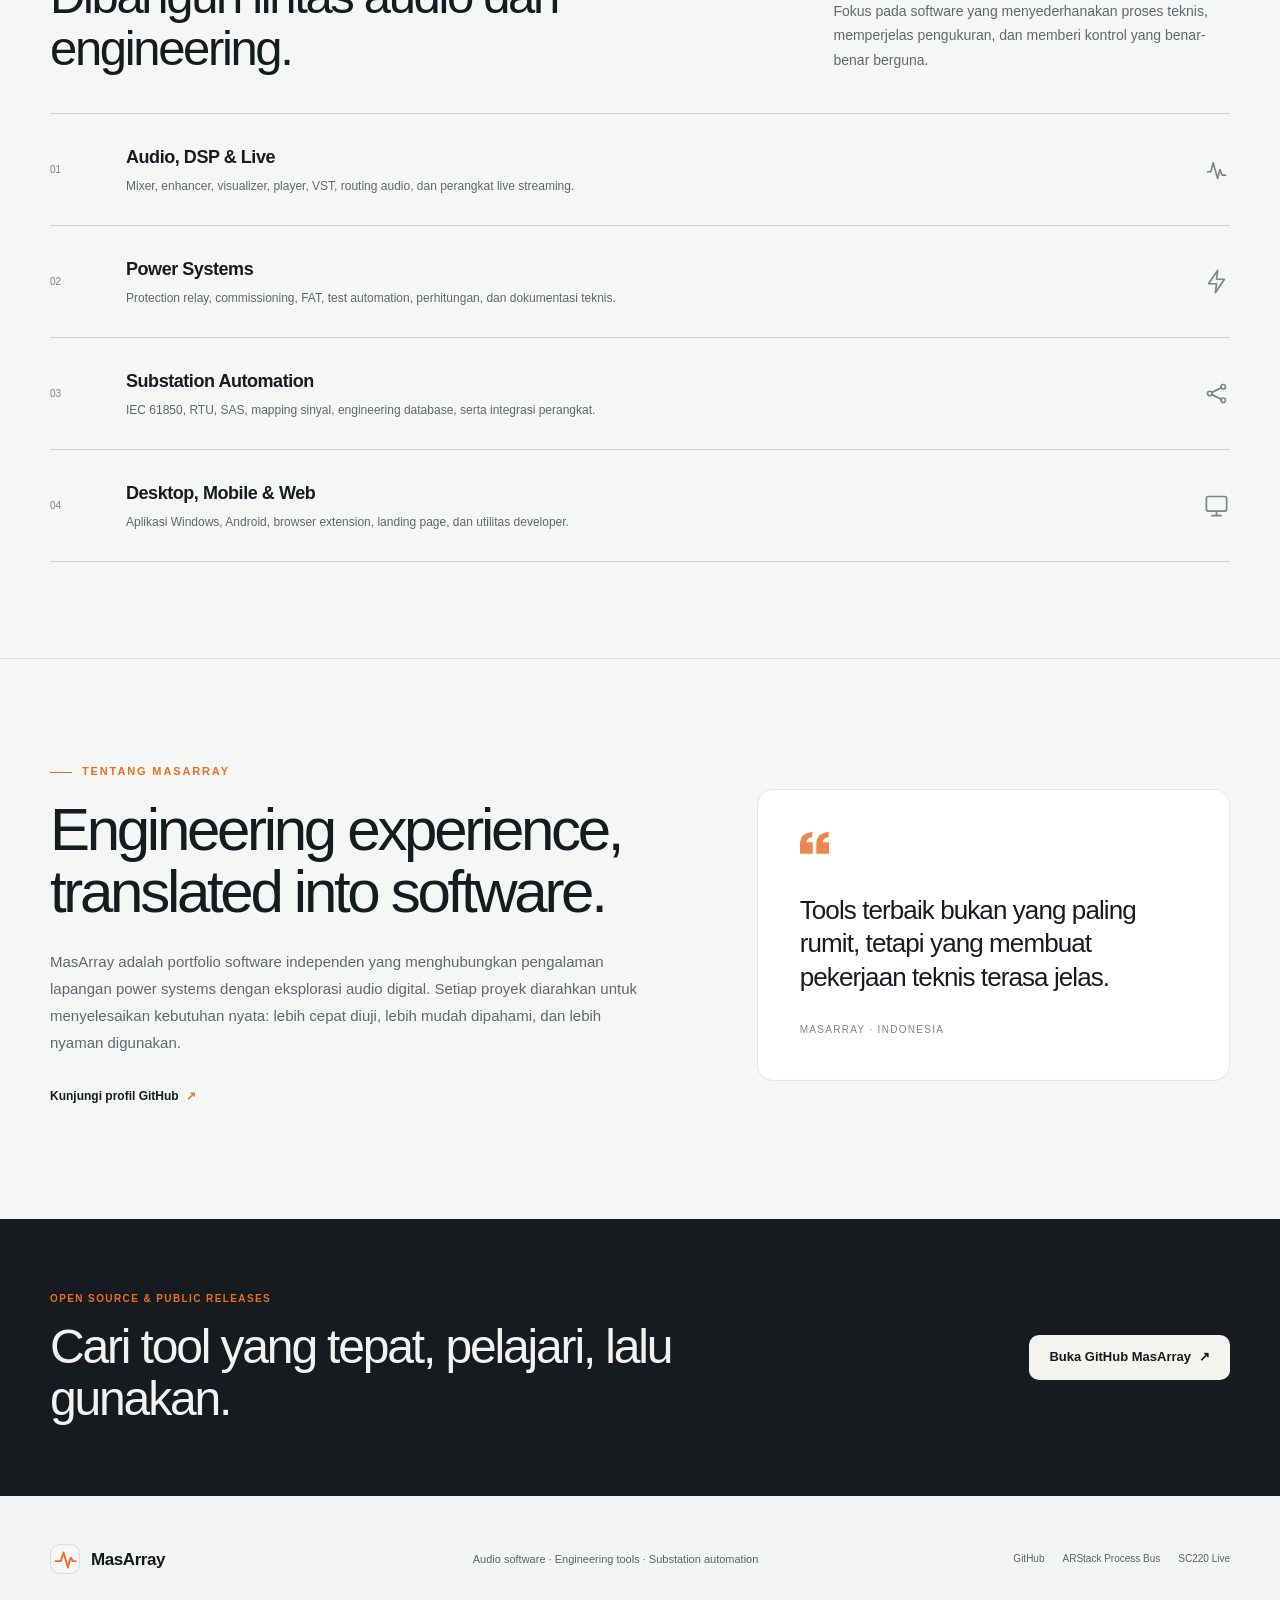
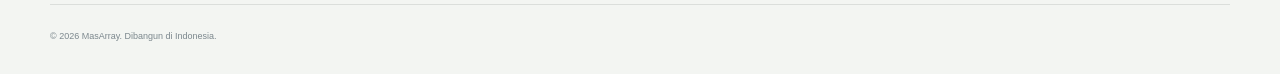
==== commit 4235c65e: "web(m3h): sync Public Stable simulator status with immutable GitHub release" ====
--- a/index.html
+++ b/index.html
@@ -54,7 +54,7 @@
         "operatingSystem":"Windows 10, Windows 11; ESP32-P4 firmware",
         "url":"https://masarray.github.io/arstack61850/",
         "downloadUrl":"https://github.com/masarray/arstack61850/releases/tag/processbus-sim-m3h-20261024",
-        "softwareVersion":"M3.H Lab Edition",
+        "softwareVersion":"M3.H Stable Lab Simulator Edition",
         "description":"IEC 61850 process bus simulator: ESP32-P4 SV 4I+4V 4000 fps plus simulated Global PTP GM with hardware timestamp evidence for isolated engineer experiments."
       },
       {
@@ -205,7 +205,7 @@
               <a class="button button-secondary compact" href="https://github.com/masarray/arstack61850/releases/download/processbus-sim-m3h-20261024/ARStack-ProcessBus-M3H-win-x64-setup.exe">Download Windows Setup</a>
               <a class="processbus-release-link" href="https://github.com/masarray/arstack61850/releases/tag/processbus-sim-m3h-20261024" target="_blank" rel="noopener">Release notes ↗</a>
             </div>
-            <p class="processbus-limit">Public Lab Edition · PTP Global GM disimulasikan tanpa GPS; penerimaan oleh relay sungguhan belum diuji.</p>
+            <p class="processbus-limit">Public Stable Lab Simulator M3.H · PTP Global GM disimulasikan tanpa GPS; penerimaan oleh relay sungguhan belum diuji.</p>
           </div>
           <div class="processbus-diagram" role="img" aria-label="Skema ESP32-P4 mengirim PTP Layer 2 dan 4I+4V Sampled Values ke jaringan laboratorium">
             <div class="processbus-device">ESP32-P4 <small>Hardware TX timestamp</small></div>
--- a/styles.css
+++ b/styles.css
@@ -416,3 +416,31 @@
   html { scroll-behavior: auto; }
   *, *::before, *::after { animation-duration: .01ms !important; animation-iteration-count: 1 !important; transition-duration: .01ms !important; }
 }
+
+
+/* ARStack Process Bus Simulator — M3.H public engineering spotlight. */
+.processbus-section { padding: 12px 0 54px; background: var(--content-bg); color: var(--content-text); }
+.processbus-spotlight { display: grid; grid-template-columns: 1.1fr .9fr; gap: 40px; align-items: center; padding: clamp(25px, 5vw, 48px); border: 1px solid var(--content-line); border-radius: var(--radius); background: #101c23; color: #f4fbfe; }
+.processbus-copy { position: relative; z-index: 1; }
+.processbus-copy h2 { max-width: 650px; font-size: clamp(30px, 4vw, 48px); line-height: 1.08; font-weight: 580; letter-spacing: -.045em; }
+.processbus-copy h2 em { font-style: normal; color: #66d8f6; }
+.processbus-copy > p:not(.eyebrow):not(.processbus-limit) { max-width: 620px; color: #c2d2db; font-size: 14px; line-height: 1.7; }
+.processbus-metrics { display: flex; flex-wrap: wrap; gap: 8px; margin: 24px 0; }
+.processbus-metrics span { padding: 9px 12px; border: 1px solid #32434d; border-radius: 9px; color: #aec5d1; font-size: 12px; }
+.processbus-metrics strong { color: #f4fbfe; }
+.processbus-links { display: flex; flex-wrap: wrap; align-items: center; gap: 10px; }
+.processbus-links .button-secondary { color: #f5fbff; border-color: #516878; }
+.processbus-release-link { color: #9ce8fc; font-size: 12px; text-decoration: none; }
+.processbus-release-link:hover { text-decoration: underline; }
+.processbus-copy > .processbus-limit { margin: 18px 0 0; color: #95a9b3; font-size: 11px; line-height: 1.6; }
+.processbus-diagram { display: flex; flex-direction: column; align-items: stretch; gap: 18px; padding: 28px; border: 1px solid #2c4858; border-radius: 20px; background: radial-gradient(circle at 50% 20%, #23475b 0, #0c1b26 72%); box-shadow: inset 0 0 0 1px #142936; font-size: 13px; }
+.processbus-device, .processbus-lab { padding: 17px; border: 1px solid #4a829b; border-radius: 10px; text-align: center; font-weight: 700; letter-spacing: .06em; }
+.processbus-lab { border-color: #355b69; background: #102632; }
+.processbus-device small, .processbus-lab small { display: block; margin-top: 7px; font-size: 11px; font-weight: 400; letter-spacing: 0; color: #9fc2d3; }
+.processbus-bus { display: flex; justify-content: center; gap: 38px; height: 35px; }
+.processbus-bus i { height: 35px; width: 1px; background: #57c4e6; box-shadow: 0 0 9px #42a8d6; }
+.processbus-streams { display: grid; gap: 9px; }
+.processbus-streams div { padding: 11px 14px; border: 1px solid #3d6579; border-radius: 8px; color: #75ddfc; }
+.processbus-streams strong { display: block; padding-top: 4px; color: #e8f7fb; font-weight: 480; font-size: 11px; }
+@media (max-width: 930px) { .processbus-spotlight { grid-template-columns: 1fr; } .processbus-diagram { max-width: 620px; } }
+@media (max-width: 500px) { .processbus-metrics { gap: 6px; } .processbus-metrics span { font-size: 11px; } .processbus-links .button { width: 100%; } .processbus-diagram { padding: 18px; } }
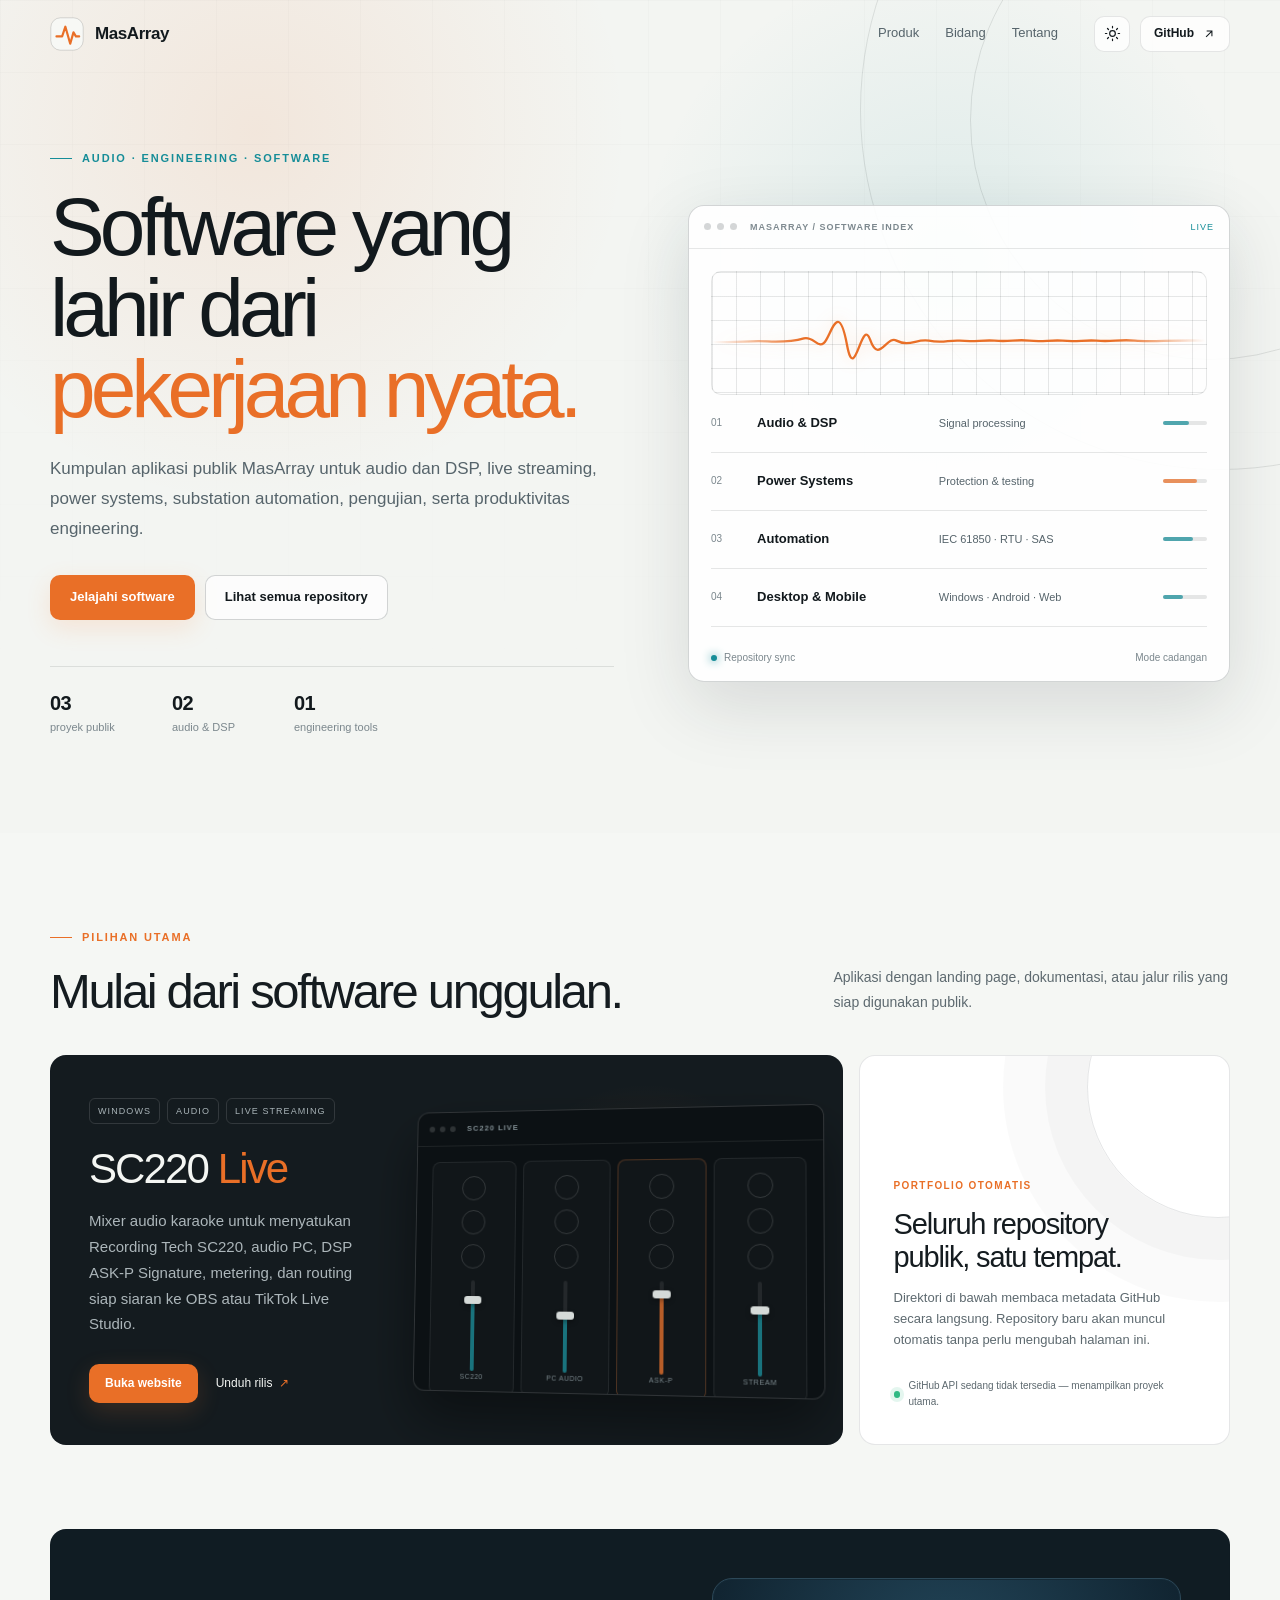
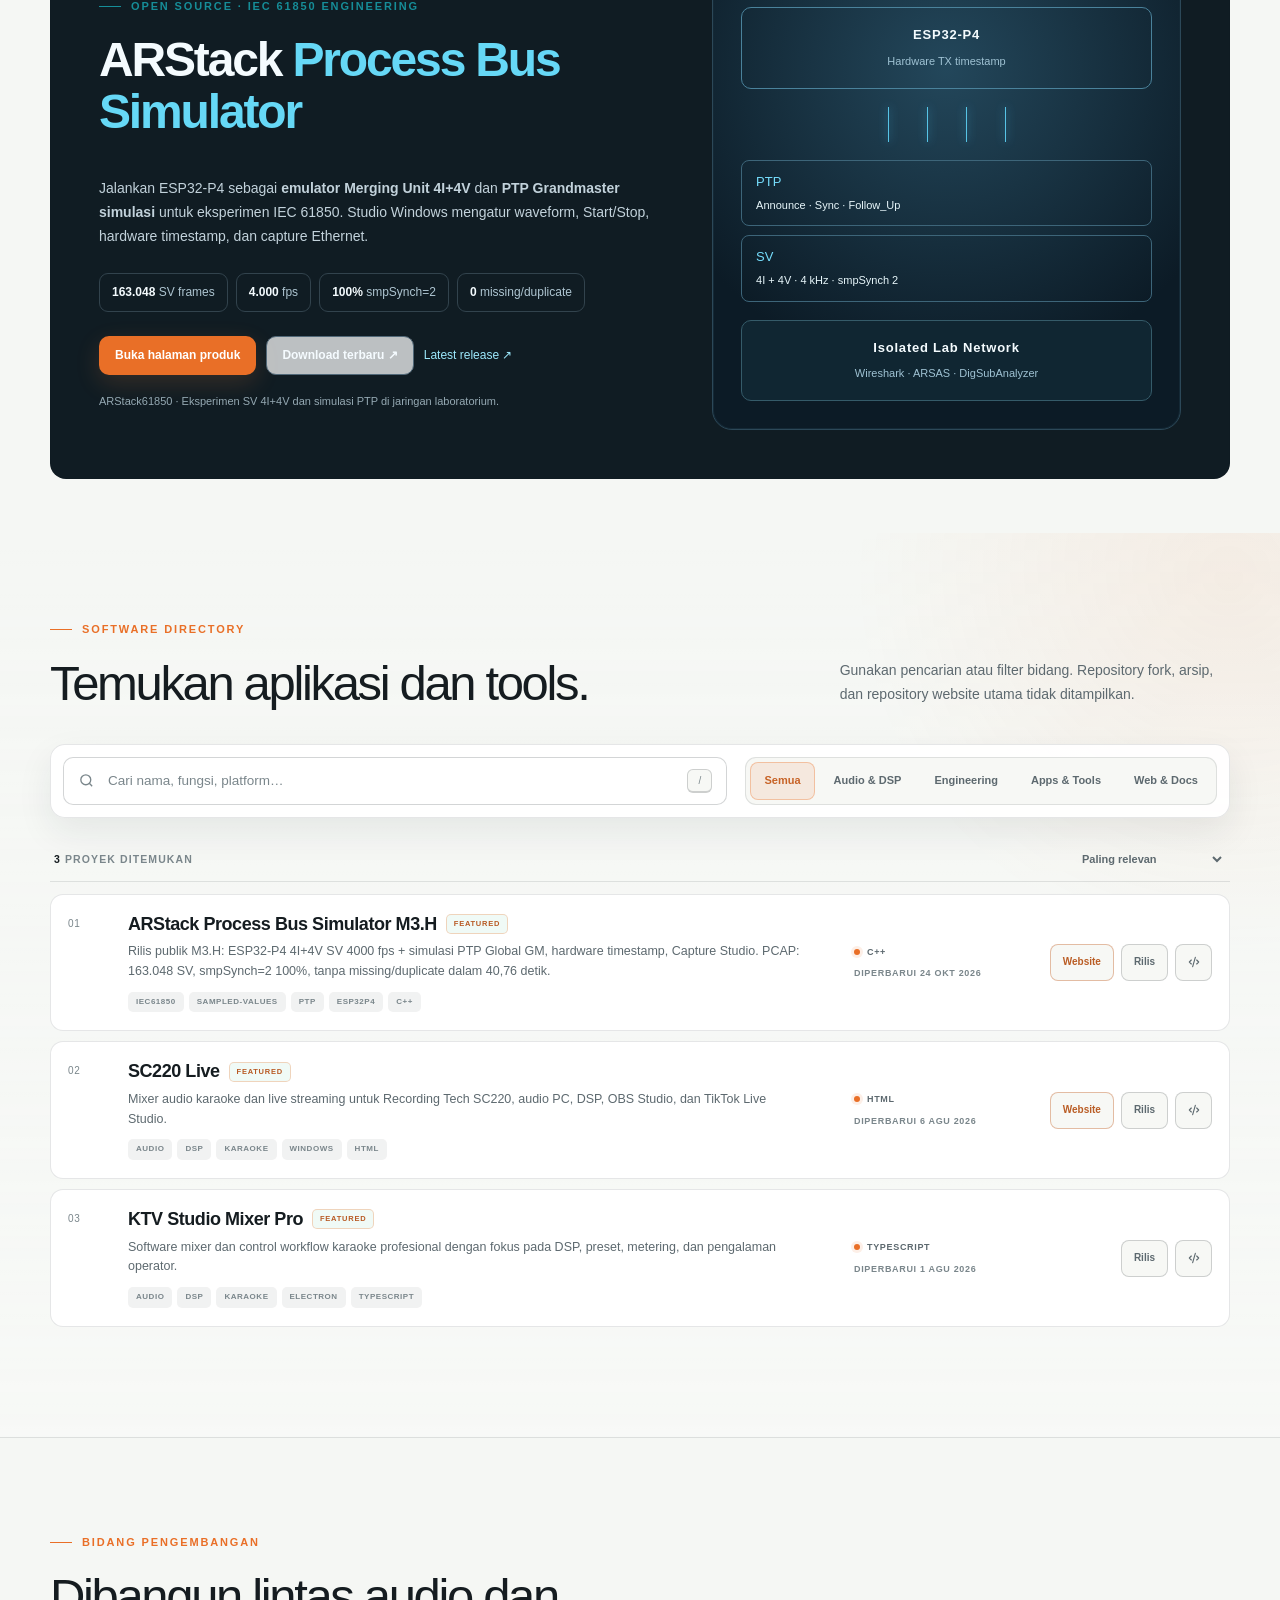
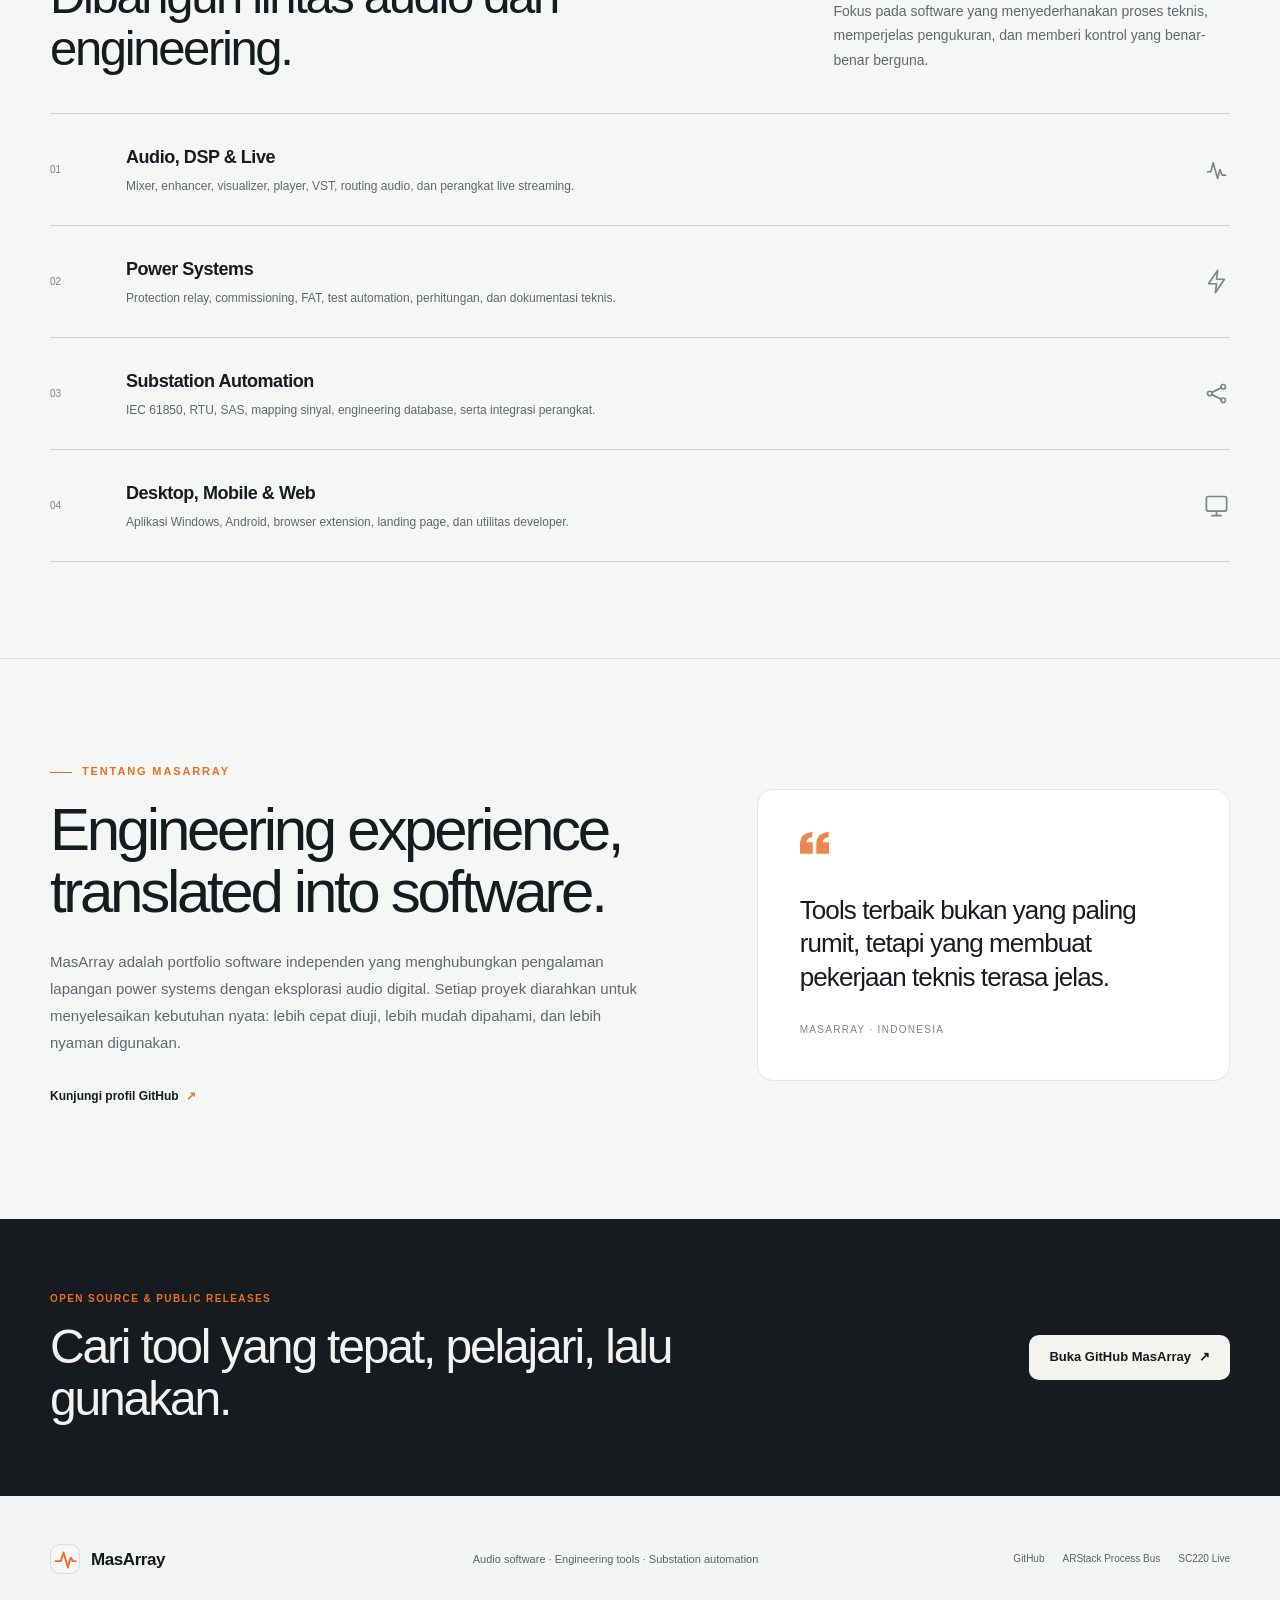
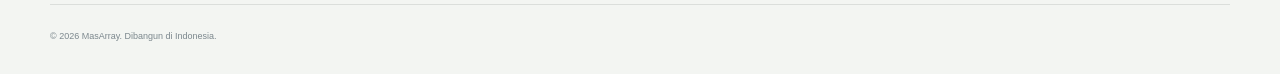
==== commit fa9bcbbd: "feat(web): follow latest stable ARStack release, dynamic download assets and evergreen onboarding" ====
--- a/index.html
+++ b/index.html
@@ -53,7 +53,7 @@
         "applicationCategory":"DeveloperApplication",
         "operatingSystem":"Windows 10, Windows 11; ESP32-P4 firmware",
         "url":"https://masarray.github.io/arstack61850/",
-        "downloadUrl":"https://github.com/masarray/arstack61850/releases/tag/processbus-sim-m3h-20261024",
+        "downloadUrl":"https://github.com/masarray/arstack61850/releases/latest",
         "softwareVersion":"M3.H Stable Lab Simulator Edition",
         "description":"IEC 61850 process bus simulator: ESP32-P4 SV 4I+4V 4000 fps plus simulated Global PTP GM with hardware timestamp evidence for isolated engineer experiments."
       },
@@ -191,7 +191,7 @@
       <div class="shell">
         <article class="processbus-spotlight">
           <div class="processbus-copy">
-            <p class="eyebrow"><span></span> NEW PUBLIC RELEASE · ENGINEERING · OCT 2026</p>
+            <p class="eyebrow"><span></span> OPEN SOURCE · IEC 61850 ENGINEERING</p>
             <h2 id="processbus-title">ARStack <em>Process Bus Simulator</em></h2>
             <p>Jalankan ESP32-P4 sebagai <strong>emulator Merging Unit 4I+4V</strong> dan <strong>PTP Grandmaster simulasi</strong> untuk eksperimen IEC 61850. Studio Windows mengatur waveform, Start/Stop, hardware timestamp, dan capture Ethernet.</p>
             <div class="processbus-metrics" aria-label="Hasil capture M3.H">
@@ -202,10 +202,10 @@
             </div>
             <div class="processbus-links">
               <a class="button button-primary compact" href="https://masarray.github.io/arstack61850/">Buka halaman produk</a>
-              <a class="button button-secondary compact" href="https://github.com/masarray/arstack61850/releases/download/processbus-sim-m3h-20261024/ARStack-ProcessBus-M3H-win-x64-setup.exe">Download Windows Setup</a>
-              <a class="processbus-release-link" href="https://github.com/masarray/arstack61850/releases/tag/processbus-sim-m3h-20261024" target="_blank" rel="noopener">Release notes ↗</a>
-            </div>
-            <p class="processbus-limit">Public Stable Lab Simulator M3.H · PTP Global GM disimulasikan tanpa GPS; penerimaan oleh relay sungguhan belum diuji.</p>
+              <a class="button button-secondary compact" href="https://github.com/masarray/arstack61850/releases/latest">Download terbaru ↗</a>
+              <a class="processbus-release-link" href="https://github.com/masarray/arstack61850/releases/latest" target="_blank" rel="noopener">Latest release ↗</a>
+            </div>
+            <p class="processbus-limit">ARStack61850 · Eksperimen SV 4I+4V dan simulasi PTP di jaringan laboratorium.</p>
           </div>
           <div class="processbus-diagram" role="img" aria-label="Skema ESP32-P4 mengirim PTP Layer 2 dan 4I+4V Sampled Values ke jaringan laboratorium">
             <div class="processbus-device">ESP32-P4 <small>Hardware TX timestamp</small></div>
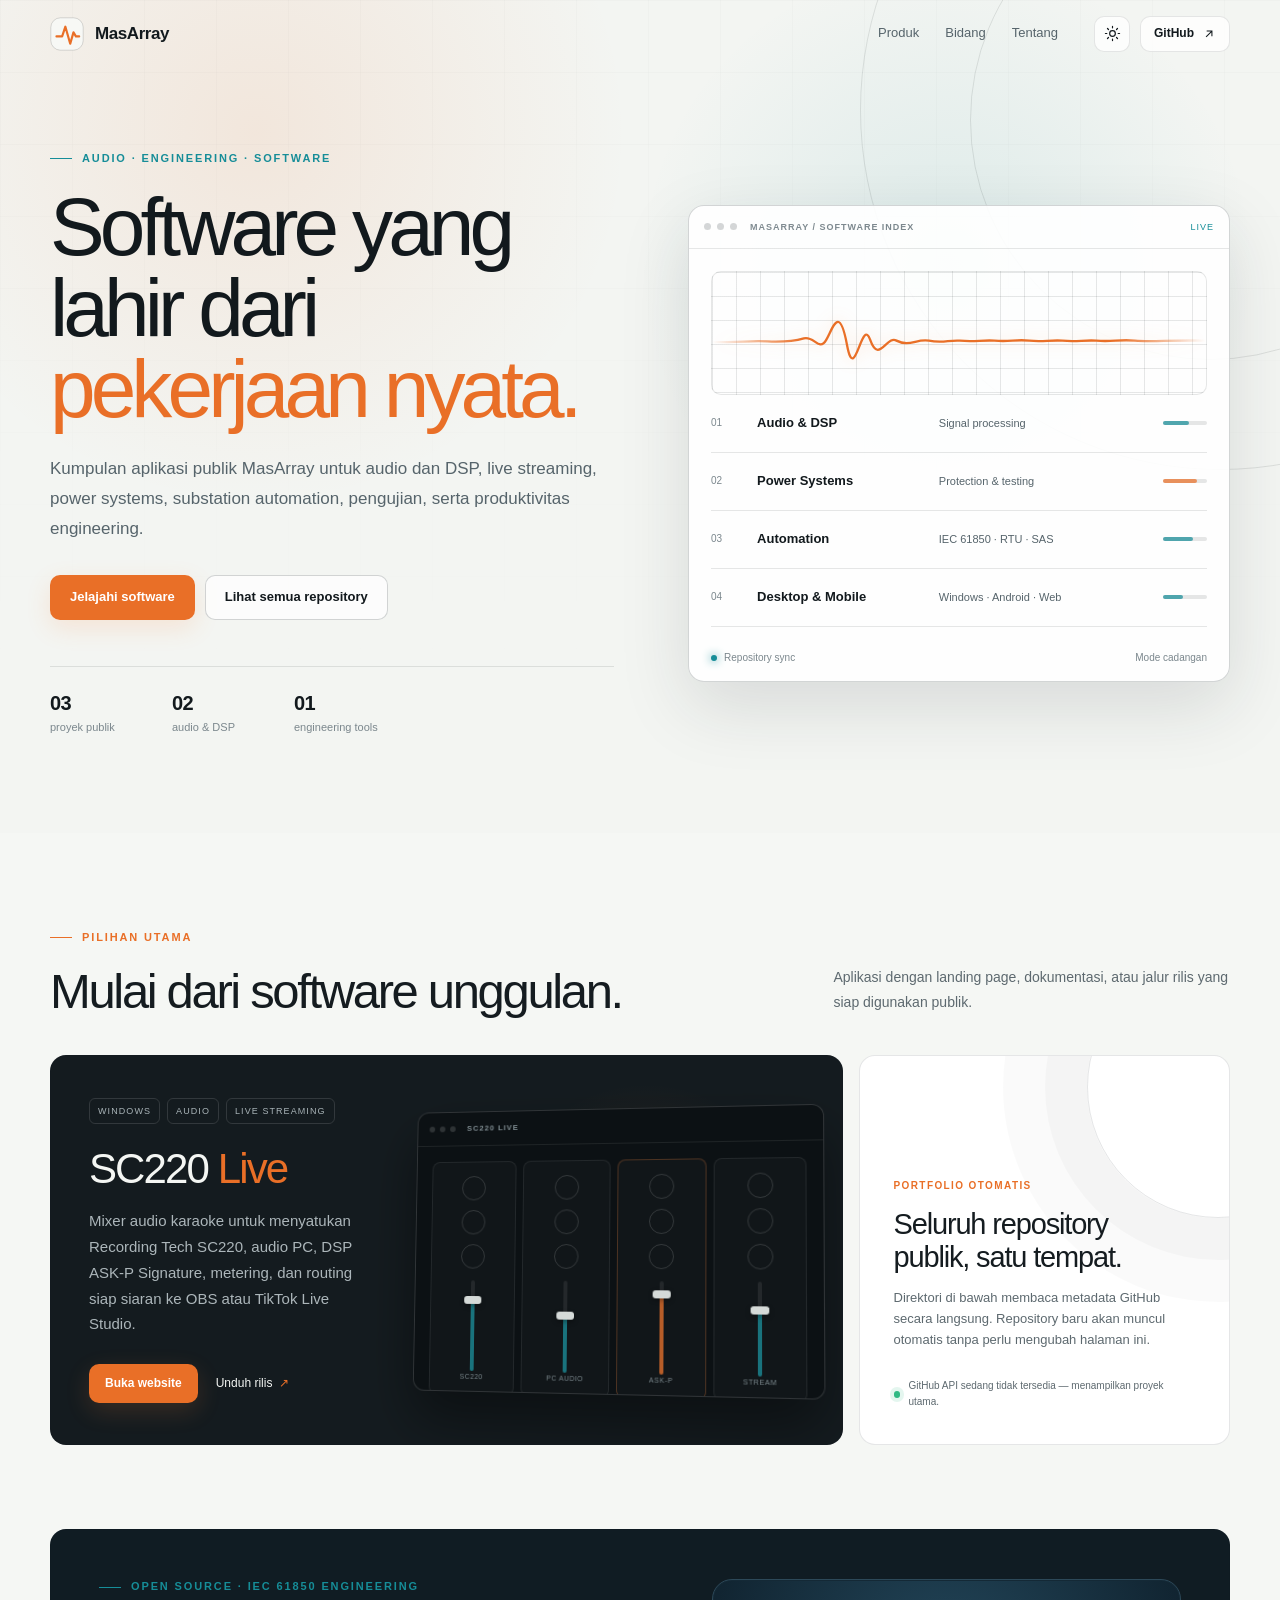
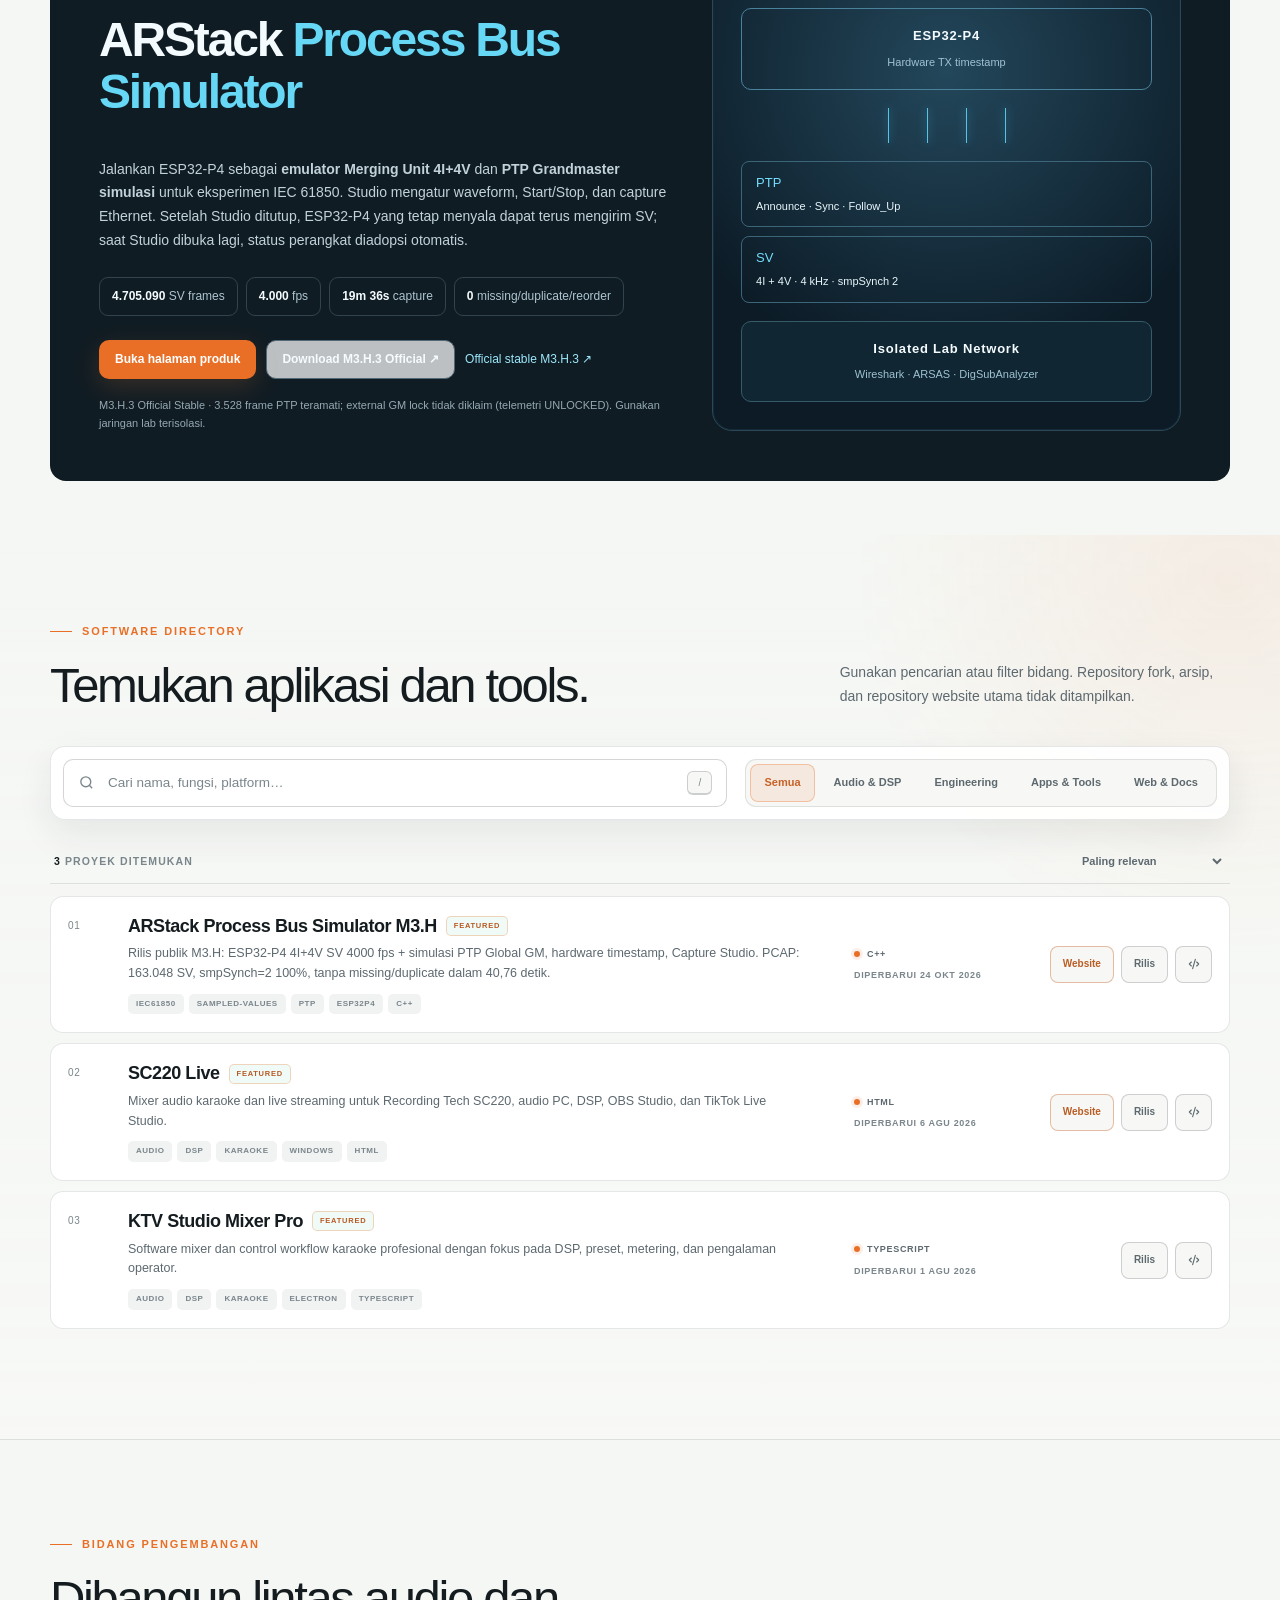
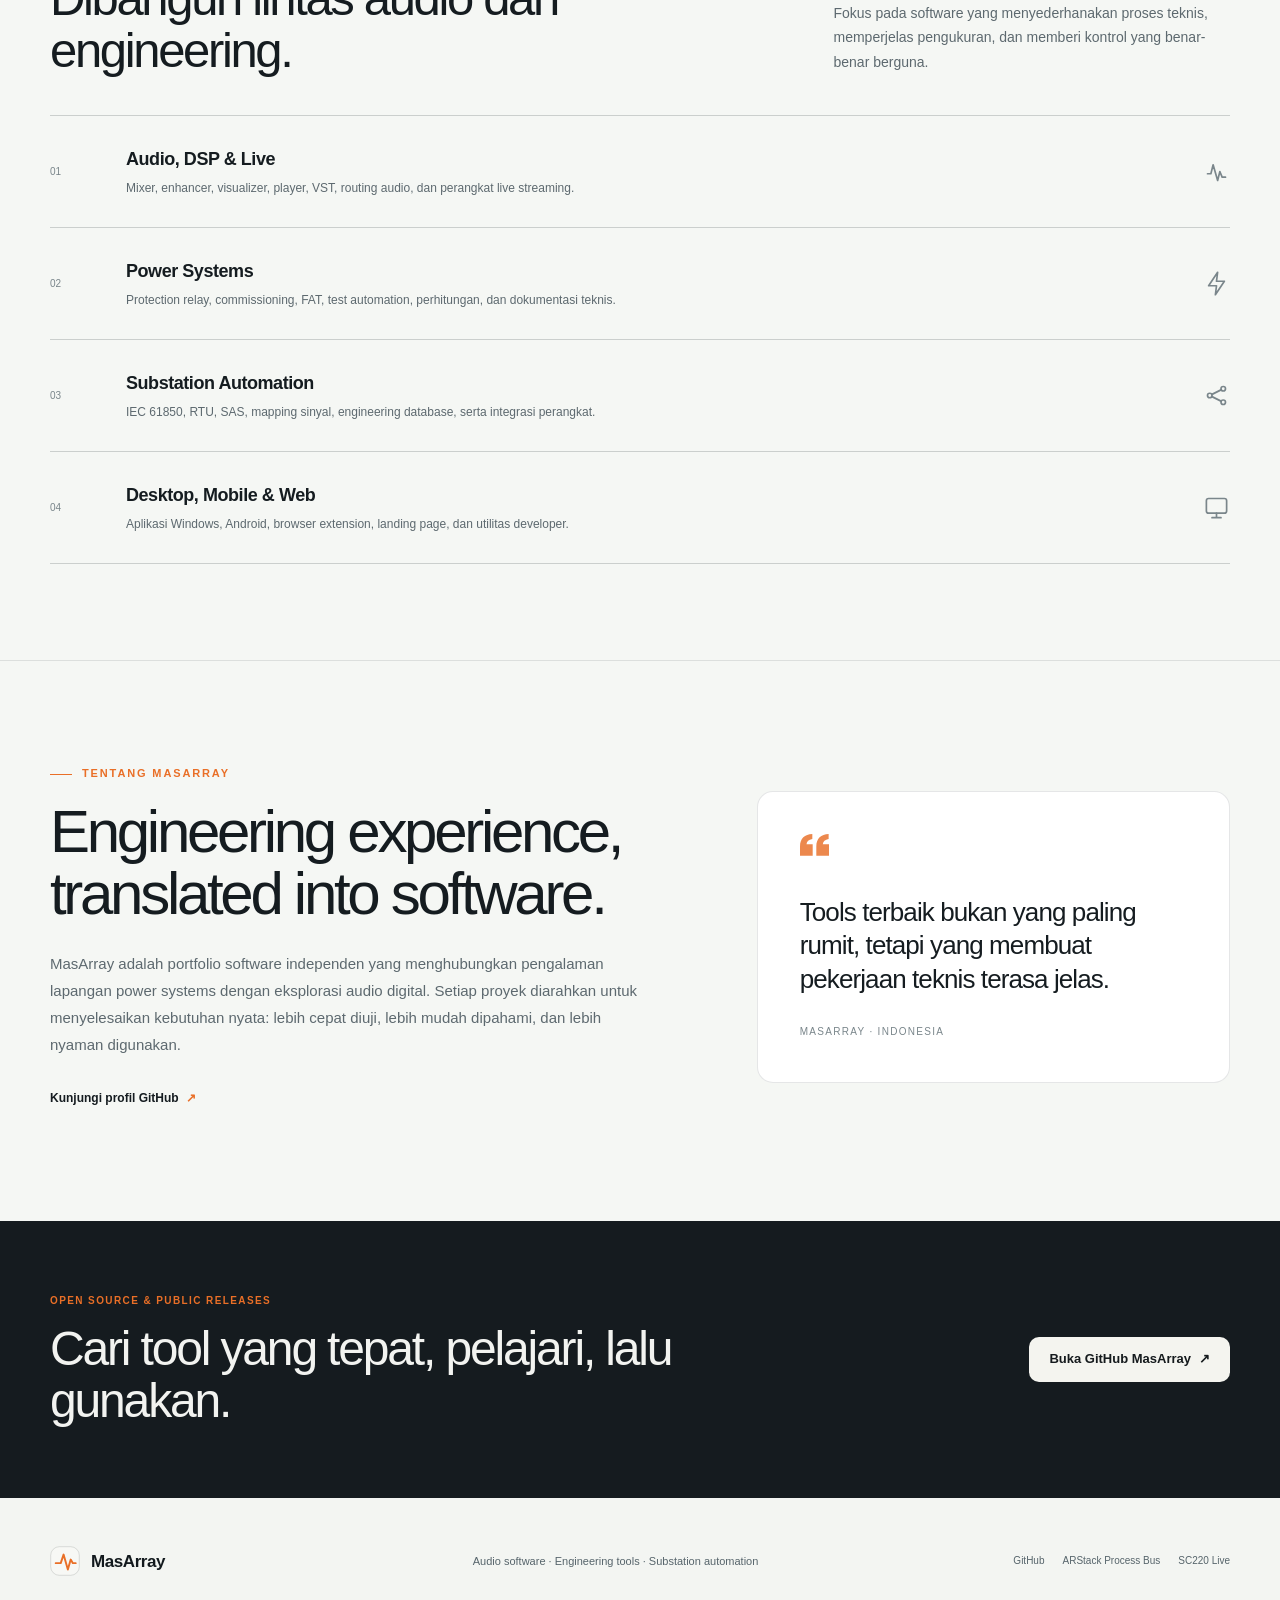
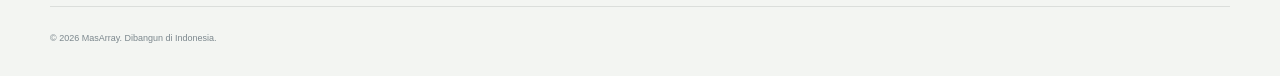
==== commit f461262d: "site(portal): feature M3.H.3 official autonomous SV/PTP lab release and 4.7M SV evidence" ====
--- a/index.html
+++ b/index.html
@@ -49,13 +49,13 @@
       },
       {
         "@type":"SoftwareApplication",
-        "name":"ARStack Process Bus Simulator M3.H",
+        "name":"ARStack Process Bus Simulator M3.H.3",
         "applicationCategory":"DeveloperApplication",
-        "operatingSystem":"Windows 10, Windows 11; ESP32-P4 firmware",
+        "operatingSystem":"Windows 10, Windows 11; Linux x86_64; ESP32-P4 firmware",
         "url":"https://masarray.github.io/arstack61850/",
         "downloadUrl":"https://github.com/masarray/arstack61850/releases/latest",
-        "softwareVersion":"M3.H Stable Lab Simulator Edition",
-        "description":"IEC 61850 process bus simulator: ESP32-P4 SV 4I+4V 4000 fps plus simulated Global PTP GM with hardware timestamp evidence for isolated engineer experiments."
+        "softwareVersion":"M3.H.3 Official Stable Lab Release",
+        "description":"IEC 61850 process bus simulator: ESP32-P4 autonomous 4I+4V SV at 4000 fps, internal PTP SOURCE simulation and Studio reconnect state adoption. Independent capture: 4,705,090 SV frames without missing, duplicate or malformed frames."
       },
       {
         "@type":"SoftwareApplication",
@@ -193,19 +193,19 @@
           <div class="processbus-copy">
             <p class="eyebrow"><span></span> OPEN SOURCE · IEC 61850 ENGINEERING</p>
             <h2 id="processbus-title">ARStack <em>Process Bus Simulator</em></h2>
-            <p>Jalankan ESP32-P4 sebagai <strong>emulator Merging Unit 4I+4V</strong> dan <strong>PTP Grandmaster simulasi</strong> untuk eksperimen IEC 61850. Studio Windows mengatur waveform, Start/Stop, hardware timestamp, dan capture Ethernet.</p>
-            <div class="processbus-metrics" aria-label="Hasil capture M3.H">
-              <span><strong>163.048</strong> SV frames</span>
+            <p>Jalankan ESP32-P4 sebagai <strong>emulator Merging Unit 4I+4V</strong> dan <strong>PTP Grandmaster simulasi</strong> untuk eksperimen IEC 61850. Studio mengatur waveform, Start/Stop, dan capture Ethernet. Setelah Studio ditutup, ESP32-P4 yang tetap menyala dapat terus mengirim SV; saat Studio dibuka lagi, status perangkat diadopsi otomatis.</p>
+            <div class="processbus-metrics" aria-label="Hasil capture independen M3.H.3">
+              <span><strong>4.705.090</strong> SV frames</span>
               <span><strong>4.000</strong> fps</span>
-              <span><strong>100%</strong> smpSynch=2</span>
-              <span><strong>0</strong> missing/duplicate</span>
+              <span><strong>19m 36s</strong> capture</span>
+              <span><strong>0</strong> missing/duplicate/reorder</span>
             </div>
             <div class="processbus-links">
               <a class="button button-primary compact" href="https://masarray.github.io/arstack61850/">Buka halaman produk</a>
-              <a class="button button-secondary compact" href="https://github.com/masarray/arstack61850/releases/latest">Download terbaru ↗</a>
-              <a class="processbus-release-link" href="https://github.com/masarray/arstack61850/releases/latest" target="_blank" rel="noopener">Latest release ↗</a>
-            </div>
-            <p class="processbus-limit">ARStack61850 · Eksperimen SV 4I+4V dan simulasi PTP di jaringan laboratorium.</p>
+              <a class="button button-secondary compact" href="https://github.com/masarray/arstack61850/releases/tag/processbus-sim-m3h3-20261025">Download M3.H.3 Official ↗</a>
+              <a class="processbus-release-link" href="https://github.com/masarray/arstack61850/releases/tag/processbus-sim-m3h3-20261025" target="_blank" rel="noopener">Official stable M3.H.3 ↗</a>
+            </div>
+            <p class="processbus-limit">M3.H.3 Official Stable · 3.528 frame PTP teramati; external GM lock tidak diklaim (telemetri UNLOCKED). Gunakan jaringan lab terisolasi.</p>
           </div>
           <div class="processbus-diagram" role="img" aria-label="Skema ESP32-P4 mengirim PTP Layer 2 dan 4I+4V Sampled Values ke jaringan laboratorium">
             <div class="processbus-device">ESP32-P4 <small>Hardware TX timestamp</small></div>
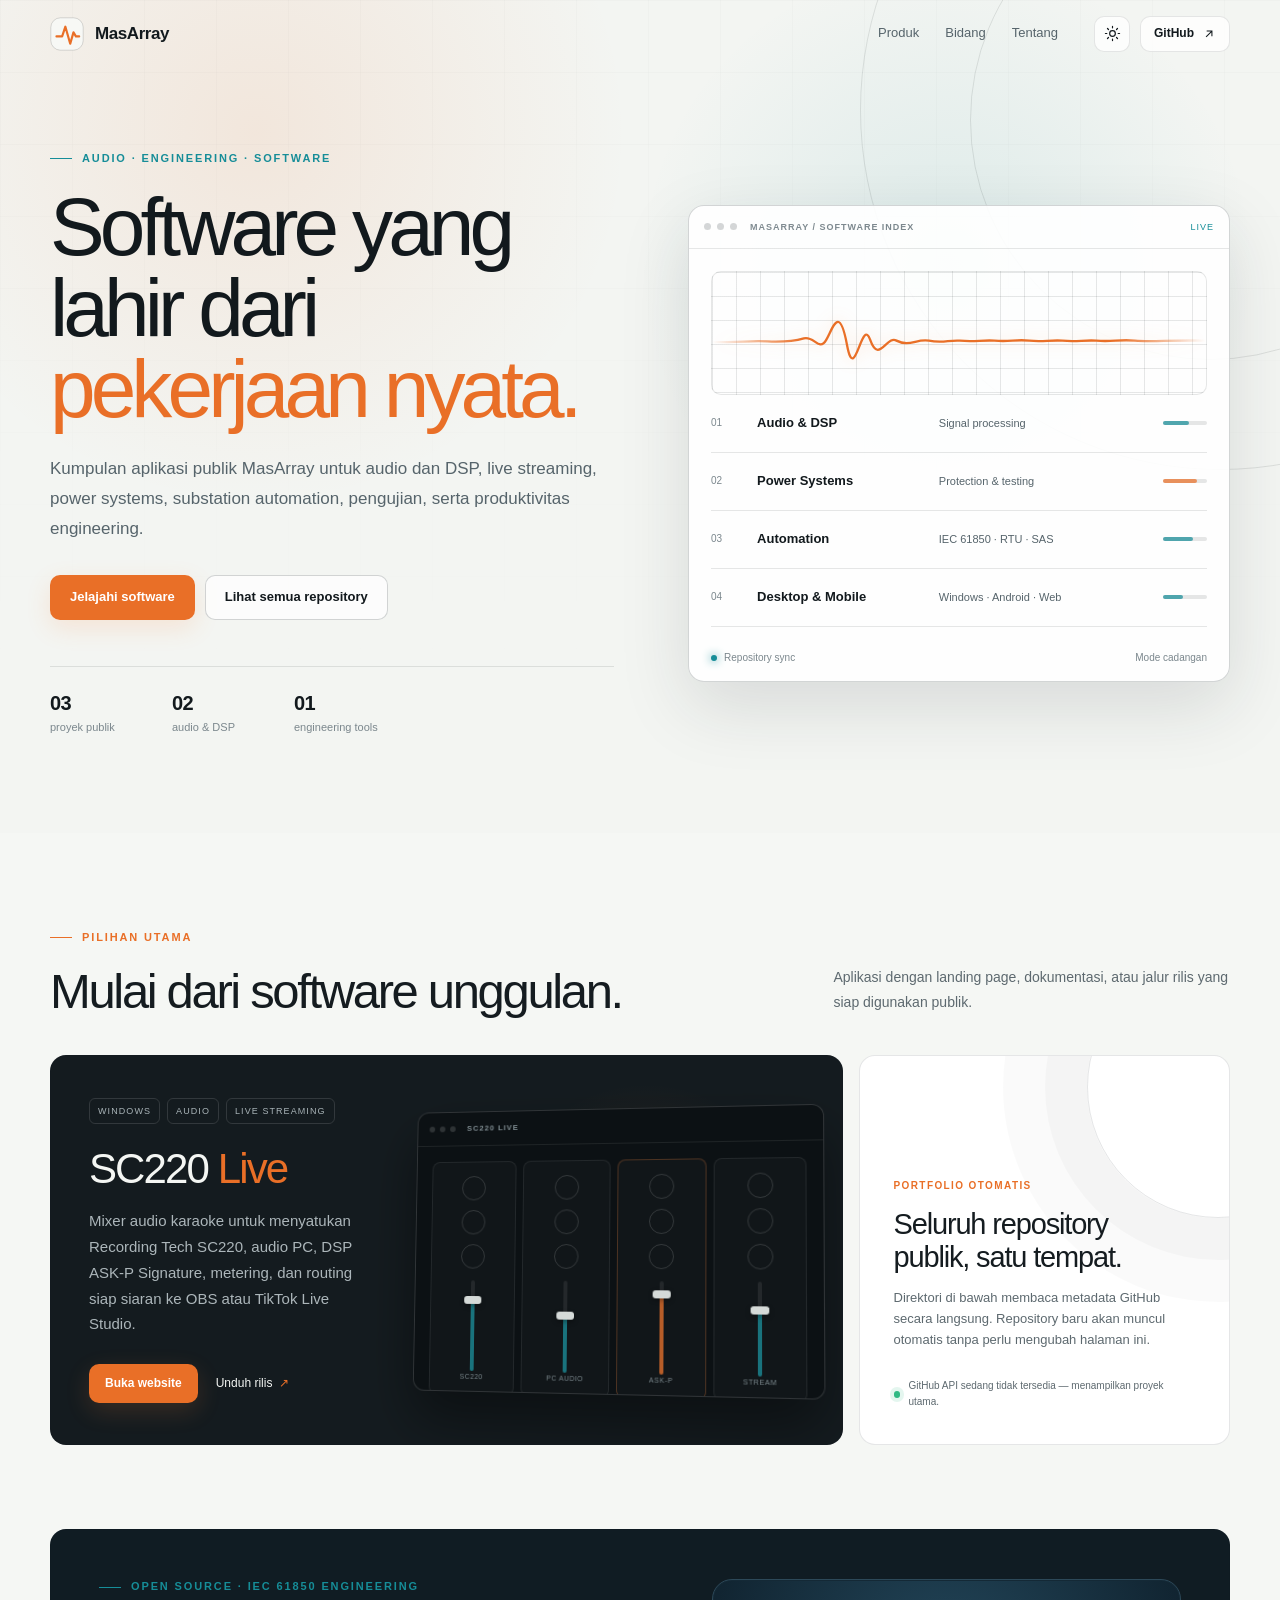
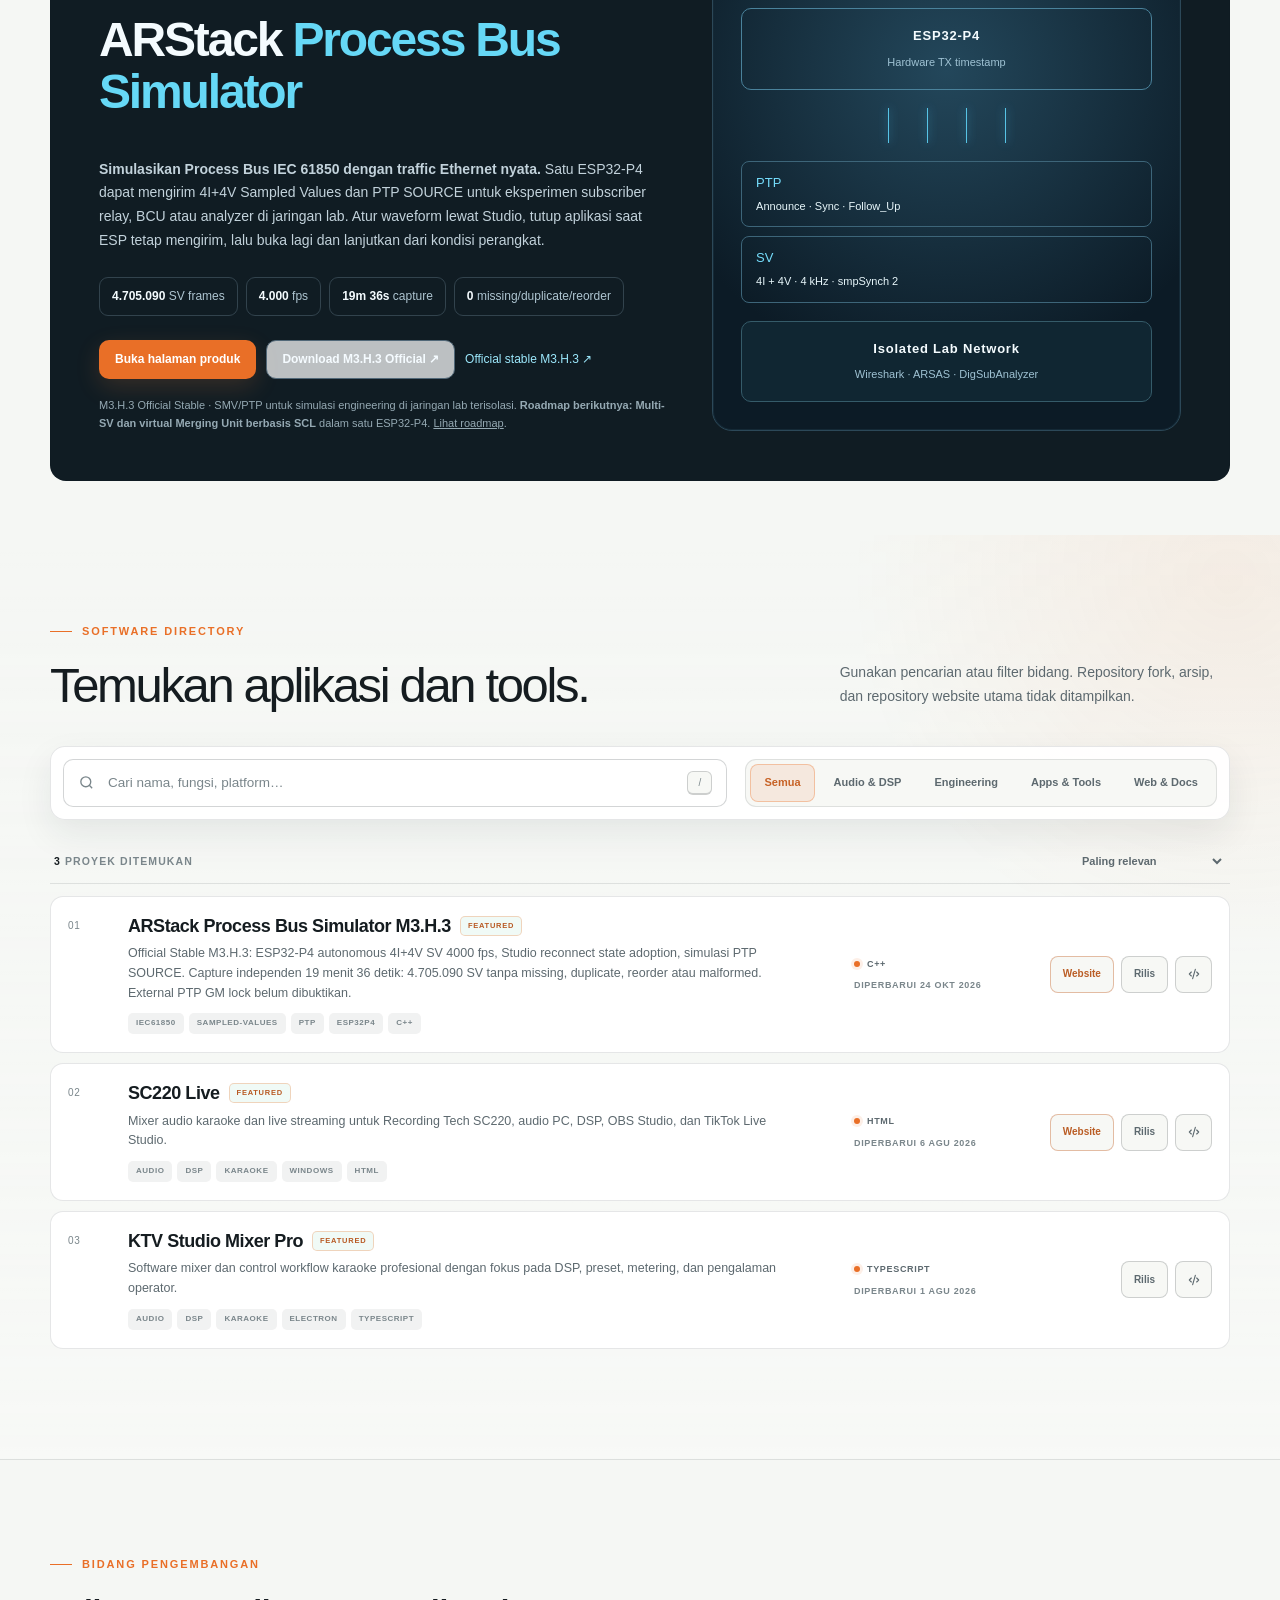
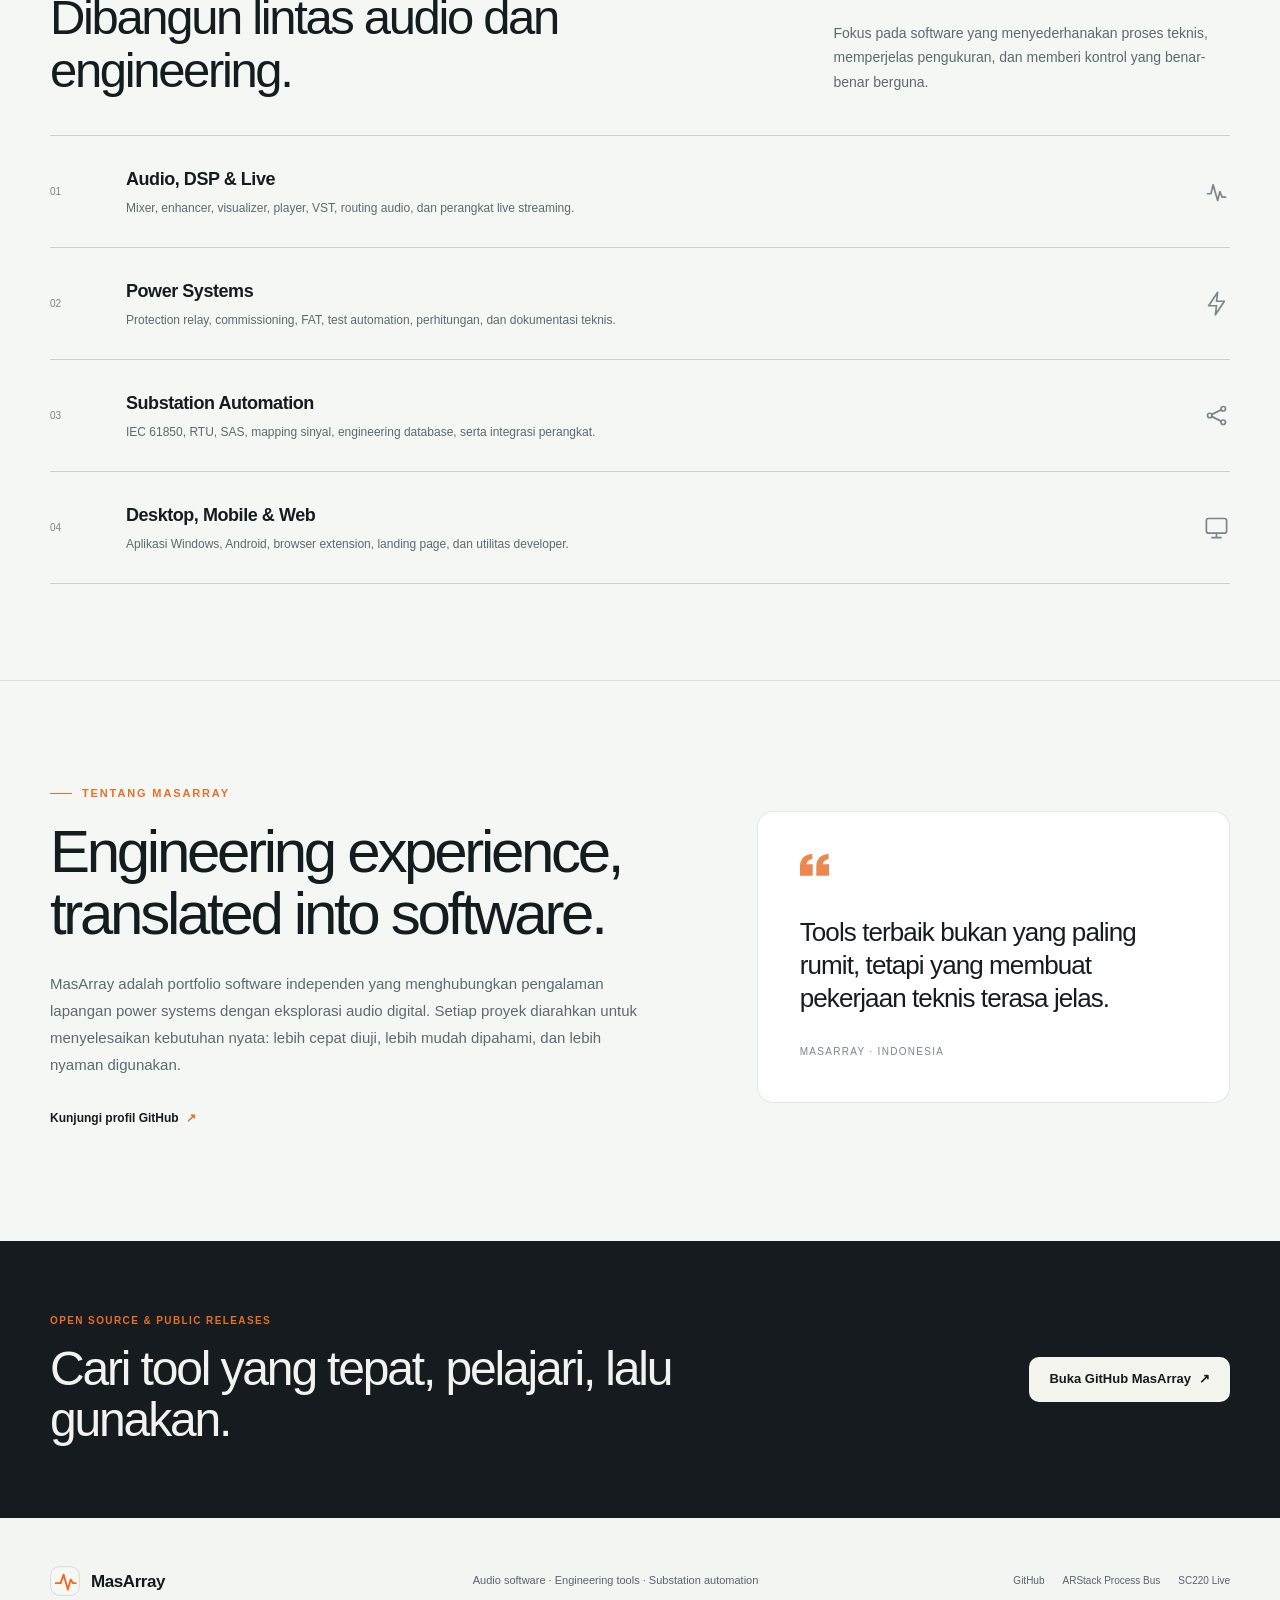
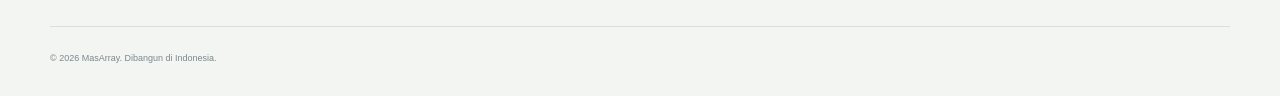
==== commit 00b1a7c4: "site(portal): position ARStack as affordable relay/BCU process-bus simulator; highlight next multi-S" ====
--- a/index.html
+++ b/index.html
@@ -55,7 +55,7 @@
         "url":"https://masarray.github.io/arstack61850/",
         "downloadUrl":"https://github.com/masarray/arstack61850/releases/latest",
         "softwareVersion":"M3.H.3 Official Stable Lab Release",
-        "description":"IEC 61850 process bus simulator: ESP32-P4 autonomous 4I+4V SV at 4000 fps, internal PTP SOURCE simulation and Studio reconnect state adoption. Independent capture: 4,705,090 SV frames without missing, duplicate or malformed frames."
+        "description":"Free IEC 61850 process-bus traffic injection for engineers: generate 4I+4V SV and PTP SOURCE on one ESP32-P4 for isolated relay/BCU lab scenarios. Autonomous studio reconnect. Next: multiple SV streams and SCL-based virtual merging units."
       },
       {
         "@type":"SoftwareApplication",
@@ -193,7 +193,7 @@
           <div class="processbus-copy">
             <p class="eyebrow"><span></span> OPEN SOURCE · IEC 61850 ENGINEERING</p>
             <h2 id="processbus-title">ARStack <em>Process Bus Simulator</em></h2>
-            <p>Jalankan ESP32-P4 sebagai <strong>emulator Merging Unit 4I+4V</strong> dan <strong>PTP Grandmaster simulasi</strong> untuk eksperimen IEC 61850. Studio mengatur waveform, Start/Stop, dan capture Ethernet. Setelah Studio ditutup, ESP32-P4 yang tetap menyala dapat terus mengirim SV; saat Studio dibuka lagi, status perangkat diadopsi otomatis.</p>
+            <p><strong>Simulasikan Process Bus IEC 61850 dengan traffic Ethernet nyata.</strong> Satu ESP32-P4 dapat mengirim 4I+4V Sampled Values dan PTP SOURCE untuk eksperimen subscriber relay, BCU atau analyzer di jaringan lab. Atur waveform lewat Studio, tutup aplikasi saat ESP tetap mengirim, lalu buka lagi dan lanjutkan dari kondisi perangkat.</p>
             <div class="processbus-metrics" aria-label="Hasil capture independen M3.H.3">
               <span><strong>4.705.090</strong> SV frames</span>
               <span><strong>4.000</strong> fps</span>
@@ -205,7 +205,7 @@
               <a class="button button-secondary compact" href="https://github.com/masarray/arstack61850/releases/tag/processbus-sim-m3h3-20261025">Download M3.H.3 Official ↗</a>
               <a class="processbus-release-link" href="https://github.com/masarray/arstack61850/releases/tag/processbus-sim-m3h3-20261025" target="_blank" rel="noopener">Official stable M3.H.3 ↗</a>
             </div>
-            <p class="processbus-limit">M3.H.3 Official Stable · 3.528 frame PTP teramati; external GM lock tidak diklaim (telemetri UNLOCKED). Gunakan jaringan lab terisolasi.</p>
+            <p class="processbus-limit">M3.H.3 Official Stable · SMV/PTP untuk simulasi engineering di jaringan lab terisolasi. <strong>Roadmap berikutnya: Multi-SV dan virtual Merging Unit berbasis SCL</strong> dalam satu ESP32-P4. <a href="https://github.com/masarray/arstack61850/blob/main/docs/PROCESS_BUS_MULTI_SV_SCL_NEXT_PHASE.md">Lihat roadmap</a>.</p>
           </div>
           <div class="processbus-diagram" role="img" aria-label="Skema ESP32-P4 mengirim PTP Layer 2 dan 4I+4V Sampled Values ke jaringan laboratorium">
             <div class="processbus-device">ESP32-P4 <small>Hardware TX timestamp</small></div>
